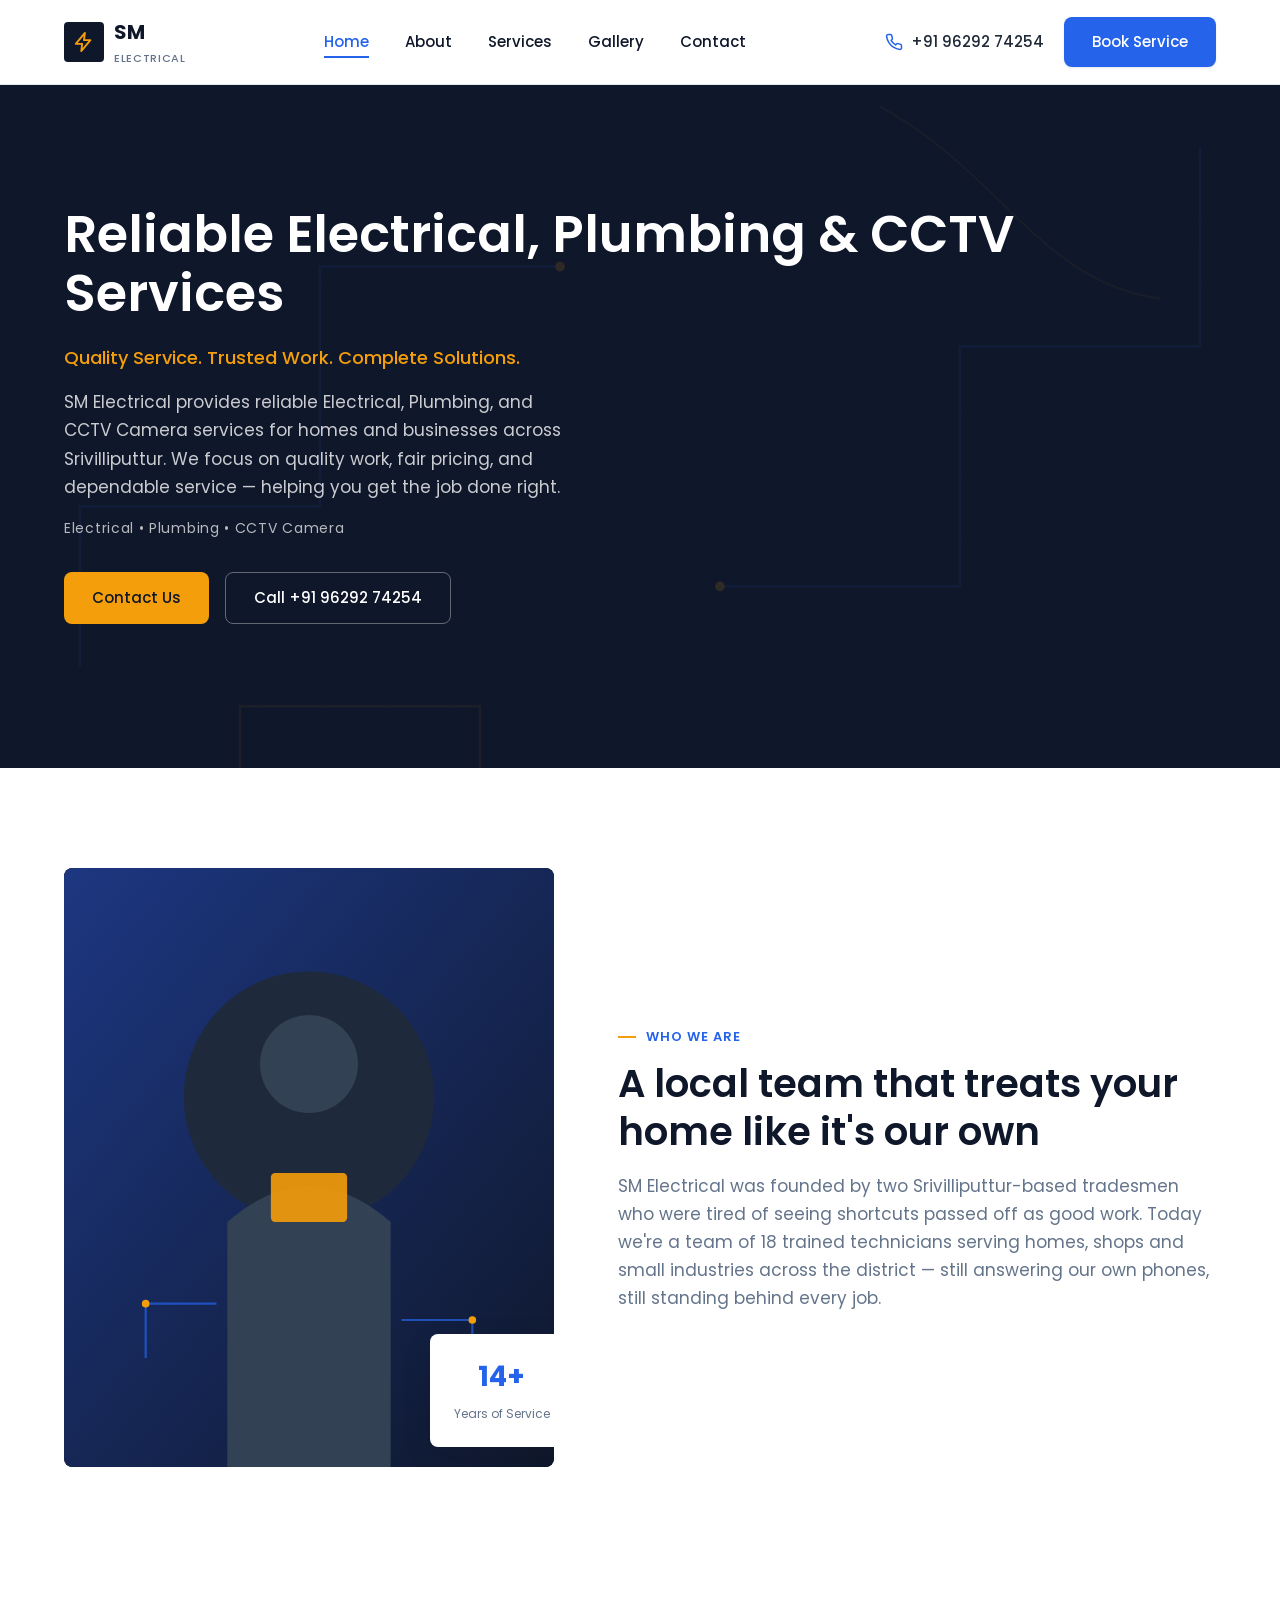
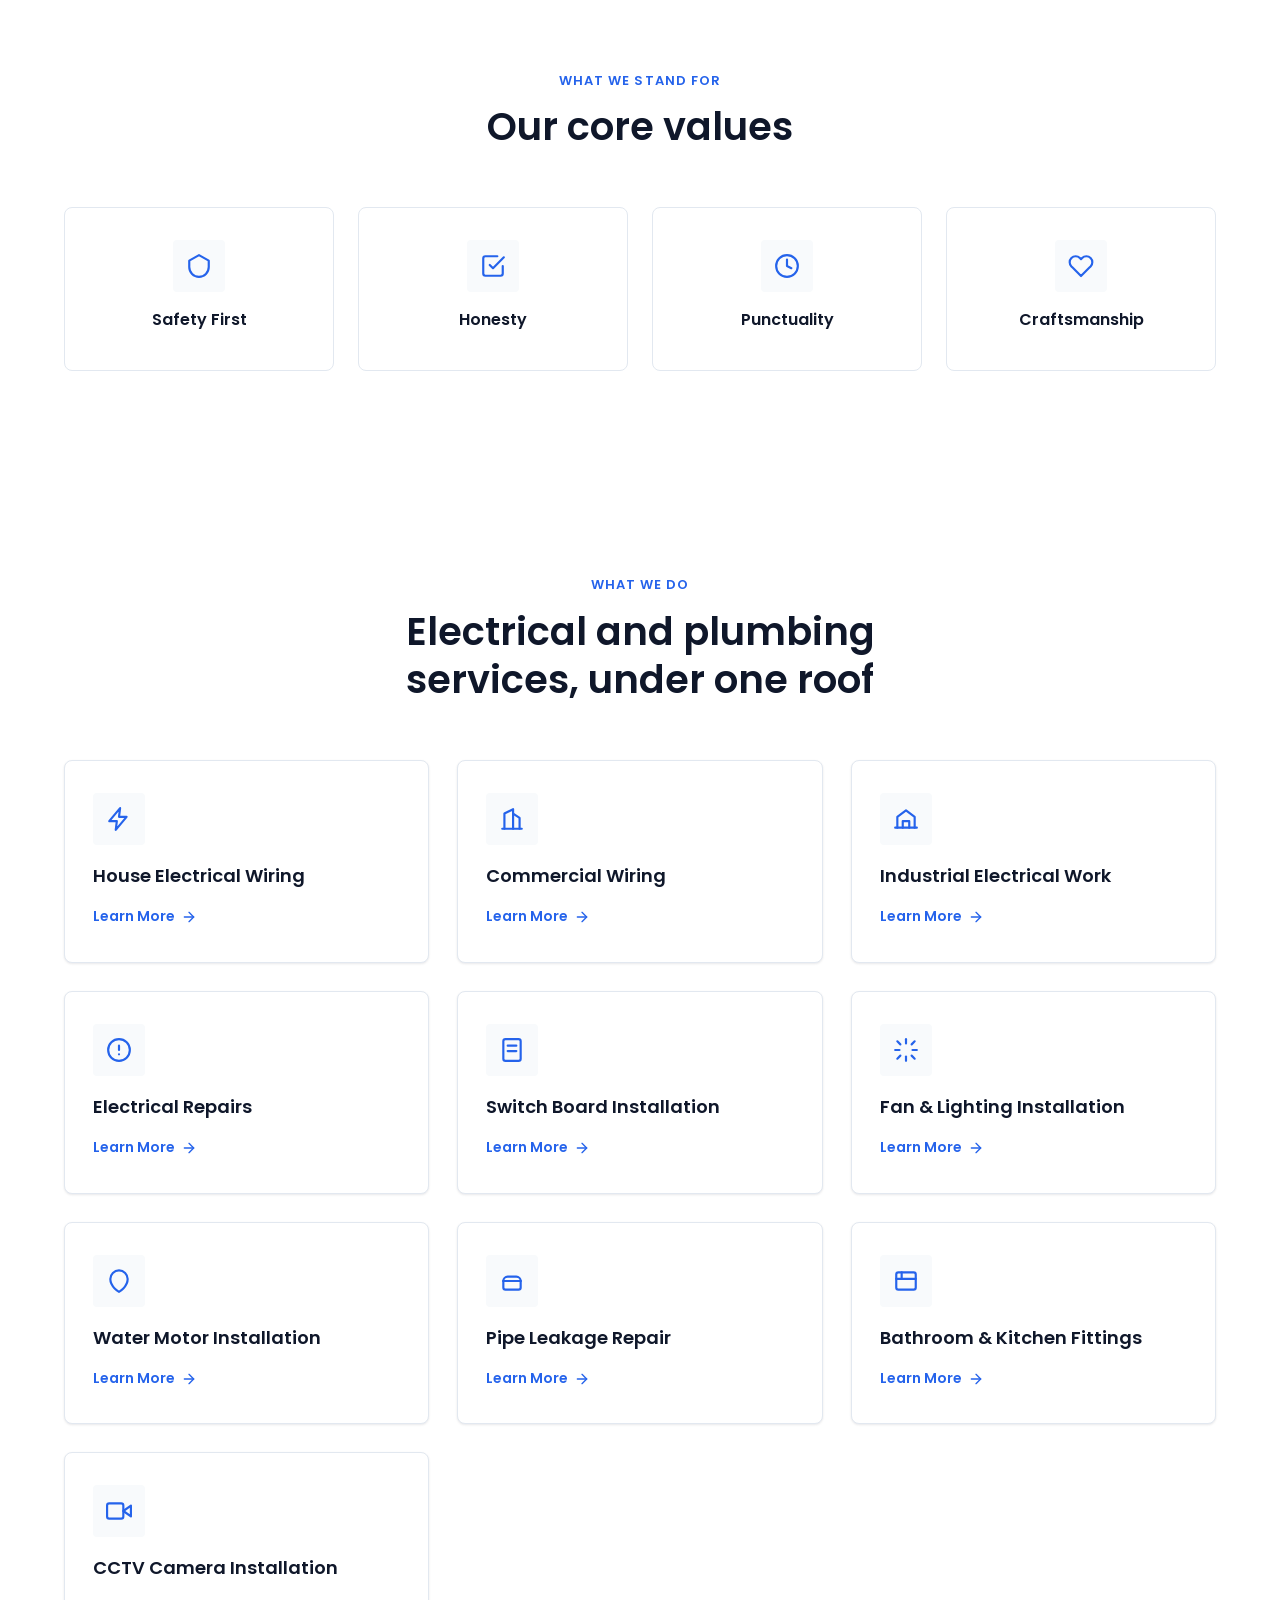
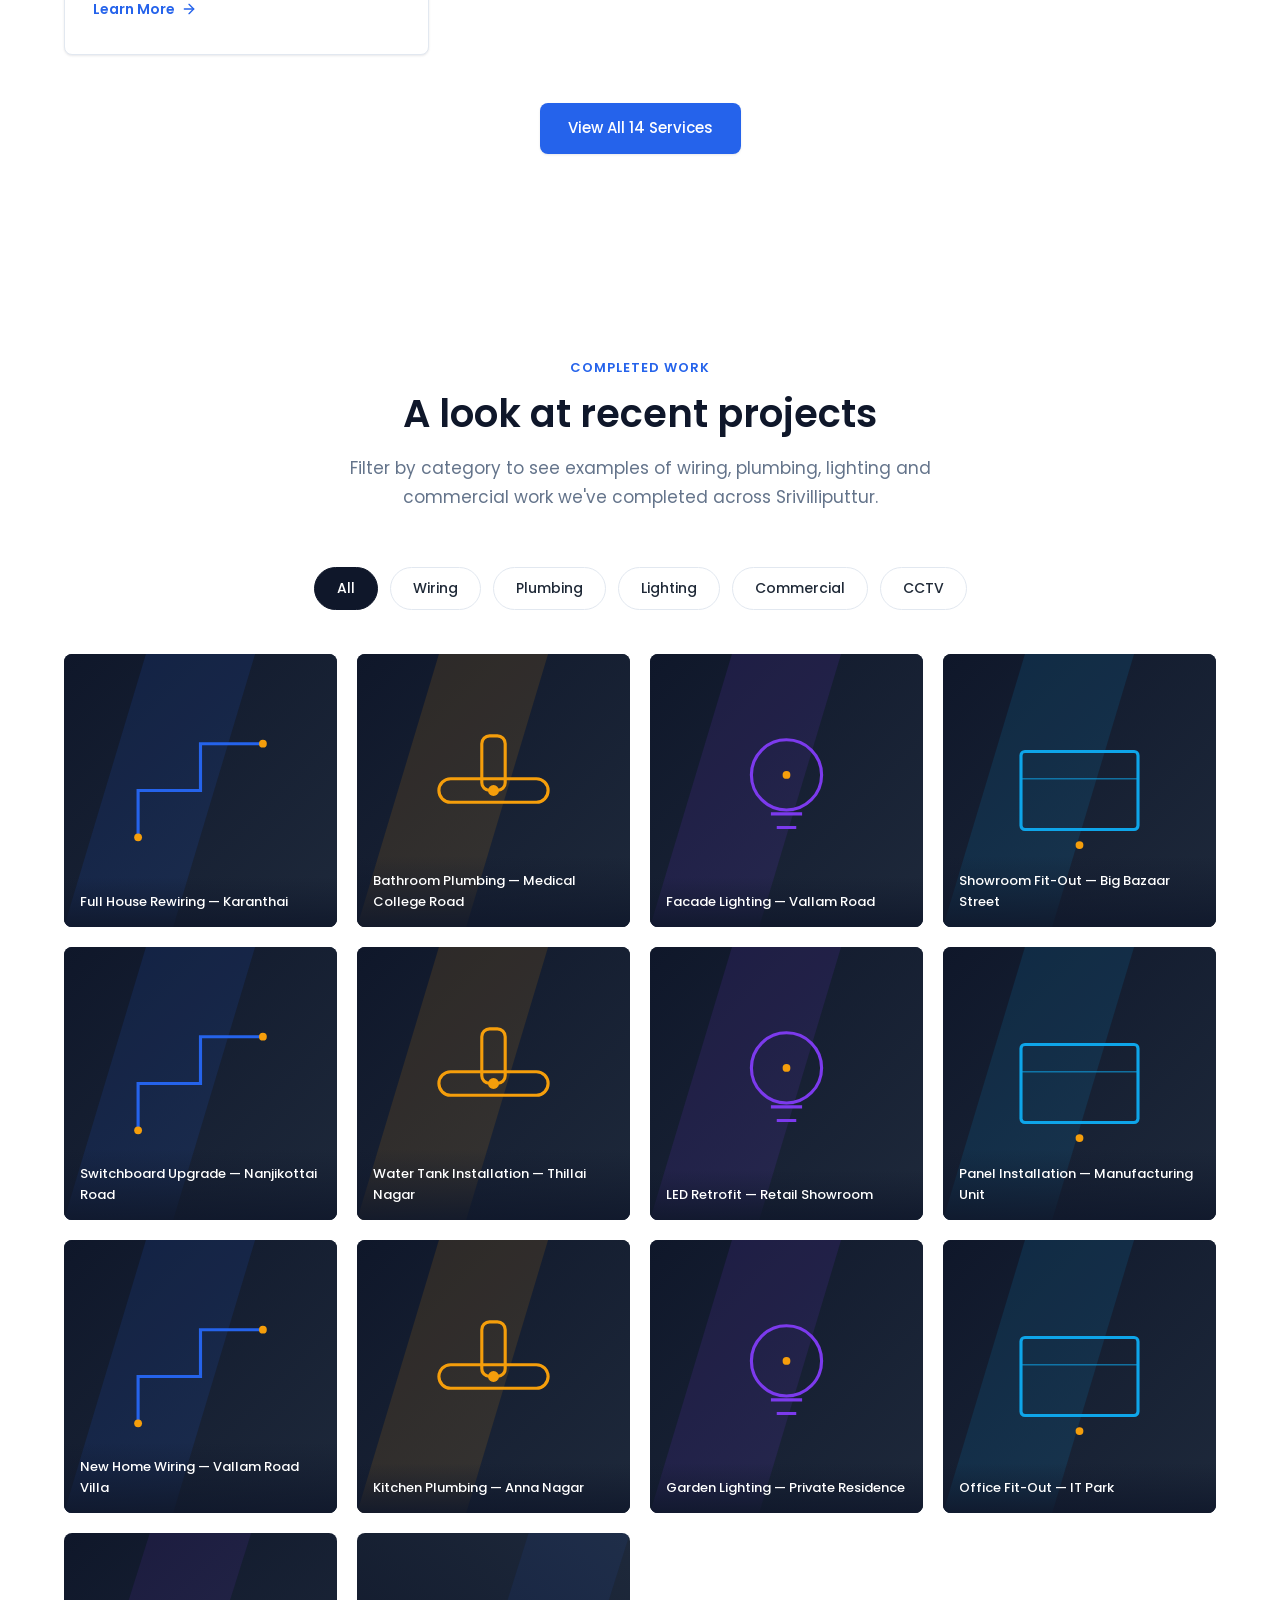
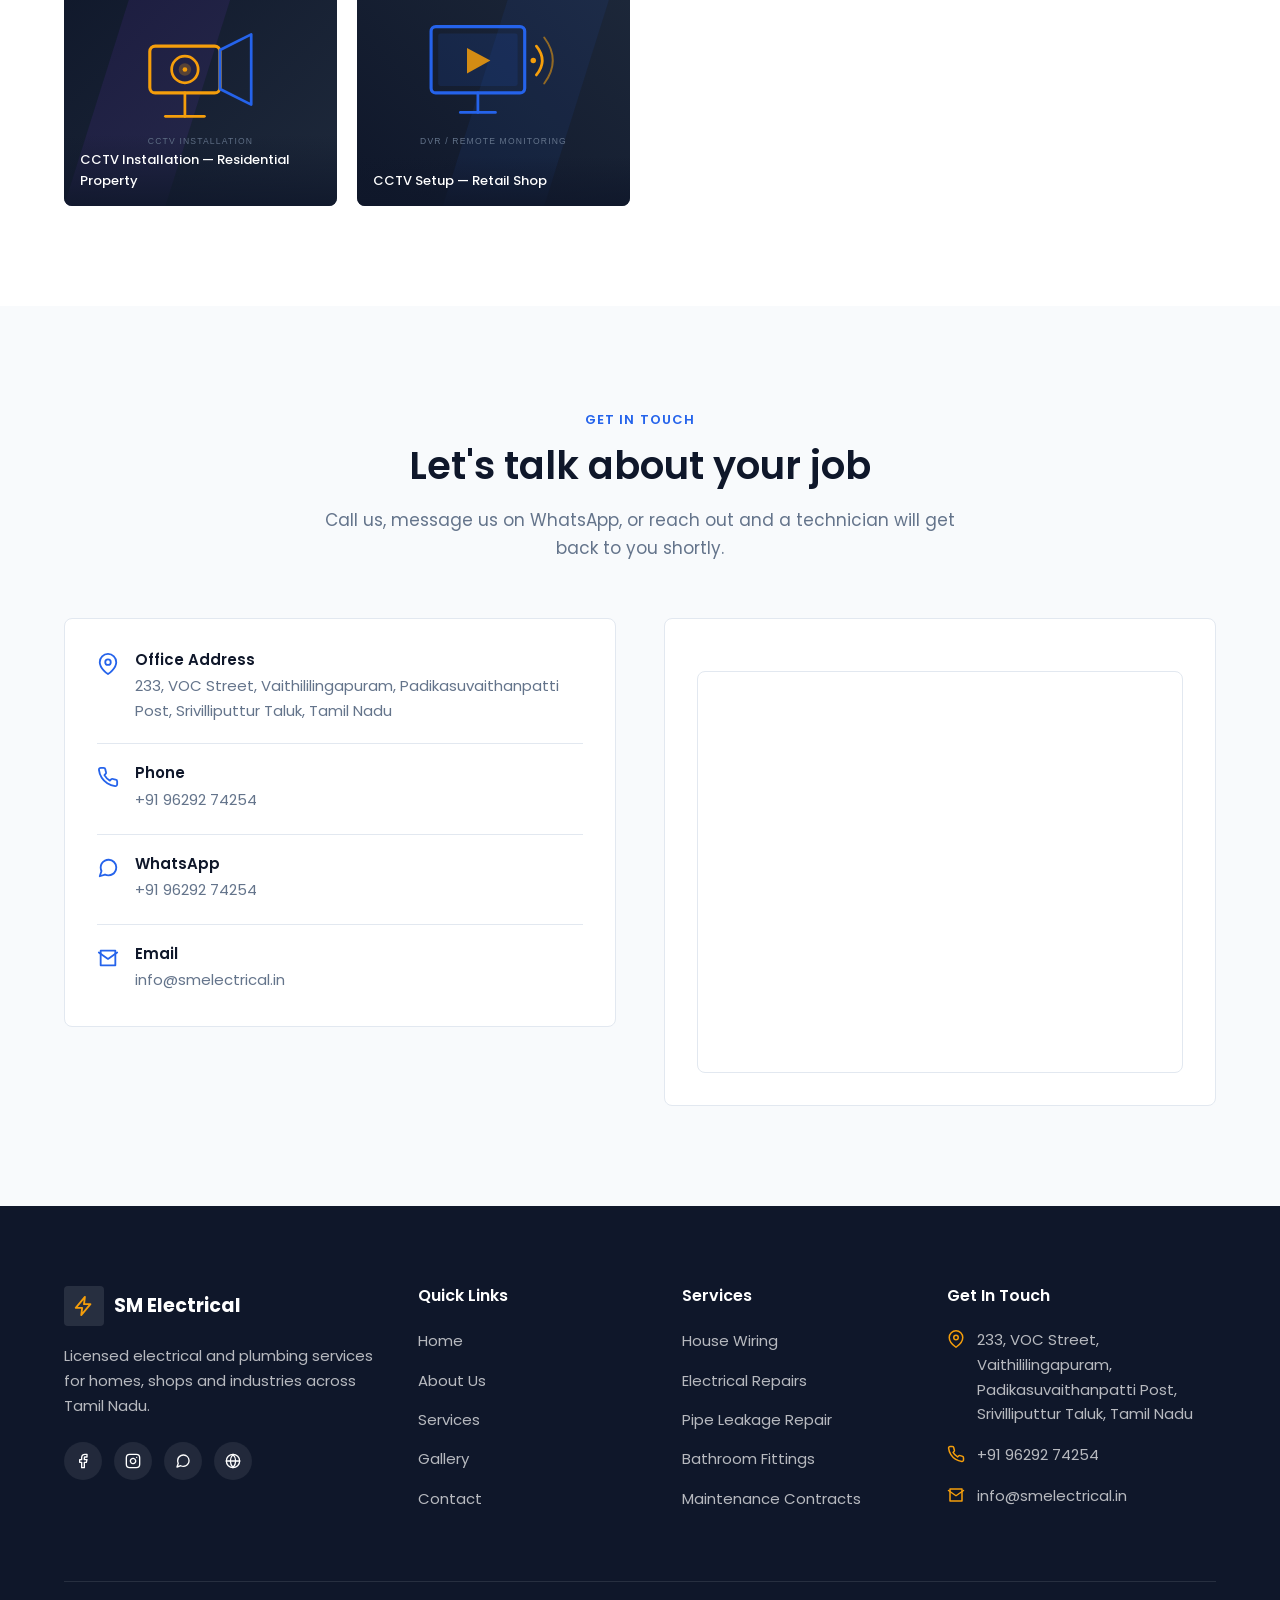
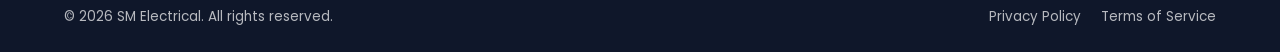
==== project/index.html @ 1d5938f4 "Initial commit" ====
<!DOCTYPE html>
<html lang="en">
<head>
  <meta charset="UTF-8">
  <meta name="viewport" content="width=device-width, initial-scale=1.0">
  <title>SM Electrical | Licensed Electricians &amp; Plumbers in Srivilliputtur</title>
  <meta name="description" content="SM Electrical provides trusted house wiring, commercial electrical, plumbing installation and emergency repair services across Srivilliputtur, Tamil Nadu. Licensed technicians, 24/7 emergency support, 14+ years of experience.">
  <meta name="keywords" content="electrician Srivilliputtur, plumber Srivilliputtur, house wiring, plumbing services, electrical repair, emergency electrician">
  <meta name="author" content="SM Electrical">

  <meta property="og:type" content="website">
  <meta property="og:title" content="SM Electrical | Srivilliputtur">
  <meta property="og:description" content="Licensed electrical and plumbing services for homes, shops and industries across Srivilliputtur. Same-day service and 24/7 emergency support.">
  <meta property="og:image" content="images/hero-electrician.svg">
  <meta property="og:url" content="https://www.smelectrical.in/">

  <link rel="icon" href="images/favicon.svg" type="image/svg+xml">
  <link rel="preconnect" href="https://fonts.googleapis.com">
  <link rel="preconnect" href="https://fonts.gstatic.com" crossorigin>
  <link href="https://fonts.googleapis.com/css2?family=Poppins:wght@400;500;600;700&display=swap" rel="stylesheet">
  <link rel="stylesheet" href="css/style.css">
  <link rel="stylesheet" href="css/responsive.css">
</head>
<body>

  <a href="#main-content" class="skip-link">Skip to main content</a>

  <!-- ================= HEADER ================= -->
  <header class="site-header">
    <div class="container header-inner">
      <a href="index.html" class="logo" aria-label="SM Electrical — Home">
        <span class="logo-mark">
          <svg viewBox="0 0 24 24" fill="none" stroke="#F59E0B" stroke-width="2" stroke-linecap="round" stroke-linejoin="round" aria-hidden="true"><path d="M13 2 3 14h7l-1 8 10-12h-7l1-8z"/></svg>
        </span>
        <span class="logo-text">SM<span class="logo-sub">Electrical</span></span>
      </a>

      <nav class="main-nav" aria-label="Primary navigation">
        <ul class="nav-list">
          <li><a href="#" class="nav-link" data-section="home">Home</a></li>
          <li><a href="#about" class="nav-link" data-section="about">About</a></li>
          <li><a href="services.html" class="nav-link">Services</a></li>
          <li><a href="#gallery" class="nav-link" data-section="gallery">Gallery</a></li>
          <li><a href="#contact" class="nav-link" data-section="contact">Contact</a></li>
        </ul>
      </nav>

      <div class="header-actions">
        <a href="tel:+919629274254" class="header-call">
          <svg viewBox="0 0 24 24" fill="none" stroke="currentColor" stroke-width="2" stroke-linecap="round" stroke-linejoin="round" aria-hidden="true"><path d="M22 16.92v3a2 2 0 0 1-2.18 2 19.79 19.79 0 0 1-8.63-3.07 19.5 19.5 0 0 1-6-6 19.79 19.79 0 0 1-3.07-8.67A2 2 0 0 1 4.11 2h3a2 2 0 0 1 2 1.72c.127.96.361 1.903.7 2.81a2 2 0 0 1-.45 2.11L8.09 9.91a16 16 0 0 0 6 6l1.27-1.27a2 2 0 0 1 2.11-.45c.907.339 1.85.573 2.81.7A2 2 0 0 1 22 16.92z"/></svg>
          <span>+91 96292 74254</span>
        </a>
        <a href="#contact" class="btn btn-primary">Book Service</a>
        <button type="button" class="nav-toggle" aria-label="Toggle navigation menu" aria-expanded="false" aria-controls="main-nav">
          <span class="nav-toggle-bar"></span>
          <span class="nav-toggle-bar"></span>
          <span class="nav-toggle-bar"></span>
        </button>
      </div>
    </div>
    <div class="nav-backdrop"></div>
  </header>

  <main id="main-content">

    <!-- ================= HERO ================= -->
    <section class="hero" id="home">
      <div class="container hero-inner">
        <div class="hero-content">
          <h1 class="hero-title">Reliable Electrical, Plumbing &amp; CCTV Services</h1>
          <p class="hero-subtitle">Quality Service. Trusted Work. Complete Solutions.</p>
          <p class="hero-desc">SM Electrical provides reliable Electrical, Plumbing, and CCTV Camera services for homes and businesses across Srivilliputtur. We focus on quality work, fair pricing, and dependable service — helping you get the job done right.</p>
          <p class="hero-tags">Electrical • Plumbing • CCTV Camera</p>
          <div class="hero-actions">
            <a href="#contact" class="btn btn-accent">Contact Us</a>
            <a href="tel:+919629274254" class="btn btn-outline-light">Call +91 96292 74254</a>
          </div>
        </div>
      </div>
    </section>

    <!-- ================= ABOUT ================= -->
    <section class="section" id="about">
      <div class="container">

        <!-- Company intro snapshot -->
        <div class="intro reveal">
          <div class="intro-media">
            <img src="images/about-technician.svg" alt="SM Electrical technician at a residential job site in Srivilliputtur" width="900" height="1100" loading="lazy">
            <div class="intro-badge">
              <strong>14+</strong>
              <span>Years of Service</span>
            </div>
          </div>
          <div class="intro-content">
            <span class="eyebrow">Who we are</span>
            <h2 class="section-title">A local team that treats your home like it's our own</h2>
            <p class="section-subtitle">SM Electrical was founded by two Srivilliputtur-based tradesmen who were tired of seeing shortcuts passed off as good work. Today we're a team of 18 trained technicians serving homes, shops and small industries across the district — still answering our own phones, still standing behind every job.</p>
          </div>
        </div>

      </div>
    </section>

    <!-- ================= CORE VALUES ================= -->
    <section class="section">
      <div class="container">
        <div class="section-header section-header--center reveal">
          <span class="eyebrow">What we stand for</span>
          <h2 class="section-title">Our core values</h2>
        </div>
        <div class="values-grid">
          <div class="value-card reveal">
            <div class="service-icon">
              <svg viewBox="0 0 24 24" fill="none" stroke="currentColor" stroke-width="2" stroke-linecap="round" stroke-linejoin="round" aria-hidden="true"><path d="M12 2 3 7v6c0 5 4 9 9 9s9-4 9-9V7l-9-5z"/></svg>
            </div>
            <h3>Safety First</h3>
          </div>
          <div class="value-card reveal">
            <div class="service-icon">
              <svg viewBox="0 0 24 24" fill="none" stroke="currentColor" stroke-width="2" stroke-linecap="round" stroke-linejoin="round" aria-hidden="true"><path d="M9 11l3 3L22 4"/><path d="M21 12v7a2 2 0 0 1-2 2H5a2 2 0 0 1-2-2V5a2 2 0 0 1 2-2h11"/></svg>
            </div>
            <h3>Honesty</h3>
          </div>
          <div class="value-card reveal">
            <div class="service-icon">
              <svg viewBox="0 0 24 24" fill="none" stroke="currentColor" stroke-width="2" stroke-linecap="round" stroke-linejoin="round" aria-hidden="true"><circle cx="12" cy="12" r="10"/><polyline points="12 6 12 12 16 14"/></svg>
            </div>
            <h3>Punctuality</h3>
          </div>
          <div class="value-card reveal">
            <div class="service-icon">
              <svg viewBox="0 0 24 24" fill="none" stroke="currentColor" stroke-width="2" stroke-linecap="round" stroke-linejoin="round" aria-hidden="true"><path d="M20.84 4.61a5.5 5.5 0 0 0-7.78 0L12 5.67l-1.06-1.06a5.5 5.5 0 0 0-7.78 7.78l1.06 1.06L12 21.23l7.78-7.78 1.06-1.06a5.5 5.5 0 0 0 0-7.78z"/></svg>
            </div>
            <h3>Craftsmanship</h3>
          </div>
        </div>
      </div>
    </section>

    <!-- ================= SERVICES OVERVIEW ================= -->
    <section class="section" id="services">
      <div class="container">
        <div class="section-header section-header--center reveal">
          <span class="eyebrow">What we do</span>
          <h2 class="section-title">Electrical and plumbing services, under one roof</h2>
        </div>

        <div class="services-grid">
          <article class="service-card reveal">
            <div class="service-icon">
              <svg viewBox="0 0 24 24" fill="none" stroke="currentColor" stroke-width="2" stroke-linecap="round" stroke-linejoin="round" aria-hidden="true"><path d="M13 2 3 14h7l-1 8 10-12h-7l1-8z"/></svg>
            </div>
            <h3>House Electrical Wiring</h3>
            <a href="services.html#wiring" class="service-link">Learn More
              <svg viewBox="0 0 24 24" fill="none" stroke="currentColor" stroke-width="2" stroke-linecap="round" stroke-linejoin="round" aria-hidden="true"><line x1="5" y1="12" x2="19" y2="12"/><polyline points="12 5 19 12 12 19"/></svg>
            </a>
          </article>
          <article class="service-card reveal">
            <div class="service-icon">
              <svg viewBox="0 0 24 24" fill="none" stroke="currentColor" stroke-width="2" stroke-linecap="round" stroke-linejoin="round" aria-hidden="true"><path d="M3 21h18"/><path d="M5 21V7l8-4v18"/><path d="M19 21V11l-6-4"/></svg>
            </div>
            <h3>Commercial Wiring</h3>
            <a href="services.html#commercial" class="service-link">Learn More
              <svg viewBox="0 0 24 24" fill="none" stroke="currentColor" stroke-width="2" stroke-linecap="round" stroke-linejoin="round" aria-hidden="true"><line x1="5" y1="12" x2="19" y2="12"/><polyline points="12 5 19 12 12 19"/></svg>
            </a>
          </article>
          <article class="service-card reveal">
            <div class="service-icon">
              <svg viewBox="0 0 24 24" fill="none" stroke="currentColor" stroke-width="2" stroke-linecap="round" stroke-linejoin="round" aria-hidden="true"><path d="M2 20h20"/><path d="M4 20V10l8-6 8 6v10"/><path d="M9 20v-6h6v6"/></svg>
            </div>
            <h3>Industrial Electrical Work</h3>
            <a href="services.html#industrial" class="service-link">Learn More
              <svg viewBox="0 0 24 24" fill="none" stroke="currentColor" stroke-width="2" stroke-linecap="round" stroke-linejoin="round" aria-hidden="true"><line x1="5" y1="12" x2="19" y2="12"/><polyline points="12 5 19 12 12 19"/></svg>
            </a>
          </article>
          <article class="service-card reveal">
            <div class="service-icon">
              <svg viewBox="0 0 24 24" fill="none" stroke="currentColor" stroke-width="2" stroke-linecap="round" stroke-linejoin="round" aria-hidden="true"><circle cx="12" cy="12" r="10"/><line x1="12" y1="8" x2="12" y2="12"/><line x1="12" y1="16" x2="12.01" y2="16"/></svg>
            </div>
            <h3>Electrical Repairs</h3>
            <a href="services.html#repairs" class="service-link">Learn More
              <svg viewBox="0 0 24 24" fill="none" stroke="currentColor" stroke-width="2" stroke-linecap="round" stroke-linejoin="round" aria-hidden="true"><line x1="5" y1="12" x2="19" y2="12"/><polyline points="12 5 19 12 12 19"/></svg>
            </a>
          </article>
          <article class="service-card reveal">
            <div class="service-icon">
              <svg viewBox="0 0 24 24" fill="none" stroke="currentColor" stroke-width="2" stroke-linecap="round" stroke-linejoin="round" aria-hidden="true"><rect x="4" y="2" width="16" height="20" rx="2"/><line x1="8" y1="8" x2="16" y2="8"/><line x1="8" y1="13" x2="16" y2="13"/></svg>
            </div>
            <h3>Switch Board Installation</h3>
            <a href="services.html#switchboard" class="service-link">Learn More
              <svg viewBox="0 0 24 24" fill="none" stroke="currentColor" stroke-width="2" stroke-linecap="round" stroke-linejoin="round" aria-hidden="true"><line x1="5" y1="12" x2="19" y2="12"/><polyline points="12 5 19 12 12 19"/></svg>
            </a>
          </article>
          <article class="service-card reveal">
            <div class="service-icon">
              <svg viewBox="0 0 24 24" fill="none" stroke="currentColor" stroke-width="2" stroke-linecap="round" stroke-linejoin="round" aria-hidden="true"><path d="M12 2v4"/><path d="m6.8 6.8-2.8-2.8"/><path d="M2 12h4"/><path d="m6.8 17.2-2.8 2.8"/><path d="M12 18v4"/><path d="m17.2 17.2 2.8 2.8"/><path d="M18 12h4"/><path d="m17.2 6.8 2.8-2.8"/></svg>
            </div>
            <h3>Fan &amp; Lighting Installation</h3>
            <a href="services.html#lighting" class="service-link">Learn More
              <svg viewBox="0 0 24 24" fill="none" stroke="currentColor" stroke-width="2" stroke-linecap="round" stroke-linejoin="round" aria-hidden="true"><line x1="5" y1="12" x2="19" y2="12"/><polyline points="12 5 19 12 12 19"/></svg>
            </a>
          </article>
          <article class="service-card reveal">
            <div class="service-icon">
              <svg viewBox="0 0 24 24" fill="none" stroke="currentColor" stroke-width="2" stroke-linecap="round" stroke-linejoin="round" aria-hidden="true"><path d="M12 22s8-4.5 8-11.8A8 8 0 0 0 4 10.2C4 17.5 12 22 12 22z"/></svg>
            </div>
            <h3>Water Motor Installation</h3>
            <a href="services.html#watermotor" class="service-link">Learn More
              <svg viewBox="0 0 24 24" fill="none" stroke="currentColor" stroke-width="2" stroke-linecap="round" stroke-linejoin="round" aria-hidden="true"><line x1="5" y1="12" x2="19" y2="12"/><polyline points="12 5 19 12 12 19"/></svg>
            </a>
          </article>
          <article class="service-card reveal">
            <div class="service-icon">
              <svg viewBox="0 0 24 24" fill="none" stroke="currentColor" stroke-width="2" stroke-linecap="round" stroke-linejoin="round" aria-hidden="true"><path d="M4 12h16"/><path d="M4 12a4 4 0 0 1 4-4h8a4 4 0 0 1 4 4"/><path d="M4 12v6a2 2 0 0 0 2 2h12a2 2 0 0 0 2-2v-6"/></svg>
            </div>
            <h3>Pipe Leakage Repair</h3>
            <a href="services.html#leakage" class="service-link">Learn More
              <svg viewBox="0 0 24 24" fill="none" stroke="currentColor" stroke-width="2" stroke-linecap="round" stroke-linejoin="round" aria-hidden="true"><line x1="5" y1="12" x2="19" y2="12"/><polyline points="12 5 19 12 12 19"/></svg>
            </a>
          </article>
          <article class="service-card reveal">
            <div class="service-icon">
              <svg viewBox="0 0 24 24" fill="none" stroke="currentColor" stroke-width="2" stroke-linecap="round" stroke-linejoin="round" aria-hidden="true"><rect x="3" y="4" width="18" height="16" rx="2"/><path d="M3 10h18"/><path d="M8 4v6"/></svg>
            </div>
            <h3>Bathroom &amp; Kitchen Fittings</h3>
            <a href="services.html#fittings" class="service-link">Learn More
              <svg viewBox="0 0 24 24" fill="none" stroke="currentColor" stroke-width="2" stroke-linecap="round" stroke-linejoin="round" aria-hidden="true"><line x1="5" y1="12" x2="19" y2="12"/><polyline points="12 5 19 12 12 19"/></svg>
            </a>
          </article>
          <article class="service-card reveal">
            <div class="service-icon">
              <svg viewBox="0 0 24 24" fill="none" stroke="currentColor" stroke-width="2" stroke-linecap="round" stroke-linejoin="round" aria-hidden="true"><path d="M23 7l-7 5 7 5V7z"/><rect x="1" y="5" width="15" height="14" rx="2" ry="2"/></svg>
            </div>
            <h3>CCTV Camera Installation</h3>
            <a href="services.html#cctv-installation" class="service-link">Learn More
              <svg viewBox="0 0 24 24" fill="none" stroke="currentColor" stroke-width="2" stroke-linecap="round" stroke-linejoin="round" aria-hidden="true"><line x1="5" y1="12" x2="19" y2="12"/><polyline points="12 5 19 12 12 19"/></svg>
            </a>
          </article>
        </div>

        <div class="services-footer reveal">
          <a href="services.html" class="btn btn-primary">View All 14 Services</a>
        </div>
      </div>
    </section>

    <!-- ================= GALLERY ================= -->
    <section class="section" id="gallery">
      <div class="container">
        <div class="section-header section-header--center reveal">
          <span class="eyebrow">Completed work</span>
          <h2 class="section-title">A look at recent projects</h2>
          <p class="section-subtitle">Filter by category to see examples of wiring, plumbing, lighting and commercial work we've completed across Srivilliputtur.</p>
        </div>

        <div class="gallery-filters reveal" role="group" aria-label="Filter gallery by category">
          <button type="button" class="category-btn is-active" data-filter="all" aria-pressed="true">All</button>
          <button type="button" class="category-btn" data-filter="wiring" aria-pressed="false">Wiring</button>
          <button type="button" class="category-btn" data-filter="plumbing" aria-pressed="false">Plumbing</button>
          <button type="button" class="category-btn" data-filter="lighting" aria-pressed="false">Lighting</button>
          <button type="button" class="category-btn" data-filter="commercial" aria-pressed="false">Commercial</button>
          <button type="button" class="category-btn" data-filter="cctv" aria-pressed="false">CCTV</button>
        </div>

        <div class="gallery-grid reveal">
          <div class="gallery-item" data-category="wiring" data-caption="Full house rewiring — Karanthai">
            <img src="images/project-1.svg" alt="Full house rewiring project in Karanthai" width="700" height="700" loading="lazy">
            <div class="gallery-overlay"><svg viewBox="0 0 24 24" fill="none" stroke="currentColor" stroke-width="2" stroke-linecap="round" stroke-linejoin="round" aria-hidden="true"><circle cx="11" cy="11" r="8"/><line x1="21" y1="21" x2="16.65" y2="16.65"/><line x1="11" y1="8" x2="11" y2="14"/><line x1="8" y1="11" x2="14" y2="11"/></svg></div>
            <div class="gallery-caption">Full House Rewiring — Karanthai</div>
          </div>
          <div class="gallery-item" data-category="plumbing" data-caption="Bathroom plumbing renovation — Medical College Road">
            <img src="images/project-2.svg" alt="Bathroom plumbing renovation, Medical College Road" width="700" height="700" loading="lazy">
            <div class="gallery-overlay"><svg viewBox="0 0 24 24" fill="none" stroke="currentColor" stroke-width="2" stroke-linecap="round" stroke-linejoin="round" aria-hidden="true"><circle cx="11" cy="11" r="8"/><line x1="21" y1="21" x2="16.65" y2="16.65"/><line x1="11" y1="8" x2="11" y2="14"/><line x1="8" y1="11" x2="14" y2="11"/></svg></div>
            <div class="gallery-caption">Bathroom Plumbing — Medical College Road</div>
          </div>
          <div class="gallery-item" data-category="lighting" data-caption="Facade lighting installation — Vallam Road residence">
            <img src="images/project-3.svg" alt="Facade lighting installation at a residence on Vallam Road" width="700" height="700" loading="lazy">
            <div class="gallery-overlay"><svg viewBox="0 0 24 24" fill="none" stroke="currentColor" stroke-width="2" stroke-linecap="round" stroke-linejoin="round" aria-hidden="true"><circle cx="11" cy="11" r="8"/><line x1="21" y1="21" x2="16.65" y2="16.65"/><line x1="11" y1="8" x2="11" y2="14"/><line x1="8" y1="11" x2="14" y2="11"/></svg></div>
            <div class="gallery-caption">Facade Lighting — Vallam Road</div>
          </div>
          <div class="gallery-item" data-category="commercial" data-caption="Showroom electrical fit-out — Big Bazaar Street">
            <img src="images/project-4.svg" alt="Commercial showroom electrical fit-out on Big Bazaar Street" width="700" height="700" loading="lazy">
            <div class="gallery-overlay"><svg viewBox="0 0 24 24" fill="none" stroke="currentColor" stroke-width="2" stroke-linecap="round" stroke-linejoin="round" aria-hidden="true"><circle cx="11" cy="11" r="8"/><line x1="21" y1="21" x2="16.65" y2="16.65"/><line x1="11" y1="8" x2="11" y2="14"/><line x1="8" y1="11" x2="14" y2="11"/></svg></div>
            <div class="gallery-caption">Showroom Fit-Out — Big Bazaar Street</div>
          </div>
          <div class="gallery-item" data-category="wiring" data-caption="Switchboard upgrade — apartment complex, Nanjikottai Road">
            <img src="images/project-5.svg" alt="Switchboard upgrade for an apartment complex on Nanjikottai Road" width="700" height="700" loading="lazy">
            <div class="gallery-overlay"><svg viewBox="0 0 24 24" fill="none" stroke="currentColor" stroke-width="2" stroke-linecap="round" stroke-linejoin="round" aria-hidden="true"><circle cx="11" cy="11" r="8"/><line x1="21" y1="21" x2="16.65" y2="16.65"/><line x1="11" y1="8" x2="11" y2="14"/><line x1="8" y1="11" x2="14" y2="11"/></svg></div>
            <div class="gallery-caption">Switchboard Upgrade — Nanjikottai Road</div>
          </div>
          <div class="gallery-item" data-category="plumbing" data-caption="Overhead water tank installation — Thillai Nagar">
            <img src="images/project-6.svg" alt="Overhead water tank installation in Thillai Nagar" width="700" height="700" loading="lazy">
            <div class="gallery-overlay"><svg viewBox="0 0 24 24" fill="none" stroke="currentColor" stroke-width="2" stroke-linecap="round" stroke-linejoin="round" aria-hidden="true"><circle cx="11" cy="11" r="8"/><line x1="21" y1="21" x2="16.65" y2="16.65"/><line x1="11" y1="8" x2="11" y2="14"/><line x1="8" y1="11" x2="14" y2="11"/></svg></div>
            <div class="gallery-caption">Water Tank Installation — Thillai Nagar</div>
          </div>
          <div class="gallery-item" data-category="lighting" data-caption="LED retrofit for a retail showroom">
            <img src="images/project-7.svg" alt="LED lighting retrofit for a retail showroom in Srivilliputtur" width="700" height="700" loading="lazy">
            <div class="gallery-overlay"><svg viewBox="0 0 24 24" fill="none" stroke="currentColor" stroke-width="2" stroke-linecap="round" stroke-linejoin="round" aria-hidden="true"><circle cx="11" cy="11" r="8"/><line x1="21" y1="21" x2="16.65" y2="16.65"/><line x1="11" y1="8" x2="11" y2="14"/><line x1="8" y1="11" x2="14" y2="11"/></svg></div>
            <div class="gallery-caption">LED Retrofit — Retail Showroom</div>
          </div>
          <div class="gallery-item" data-category="commercial" data-caption="Three-phase panel installation, small manufacturing unit">
            <img src="images/project-8.svg" alt="Three-phase electrical panel installation at a manufacturing unit" width="700" height="700" loading="lazy">
            <div class="gallery-overlay"><svg viewBox="0 0 24 24" fill="none" stroke="currentColor" stroke-width="2" stroke-linecap="round" stroke-linejoin="round" aria-hidden="true"><circle cx="11" cy="11" r="8"/><line x1="21" y1="21" x2="16.65" y2="16.65"/><line x1="11" y1="8" x2="11" y2="14"/><line x1="8" y1="11" x2="14" y2="11"/></svg></div>
            <div class="gallery-caption">Panel Installation — Manufacturing Unit</div>
          </div>
          <div class="gallery-item" data-category="wiring" data-caption="New home wiring, Vallam Road villa">
            <img src="images/project-9.svg" alt="New home electrical wiring for a villa on Vallam Road" width="700" height="700" loading="lazy">
            <div class="gallery-overlay"><svg viewBox="0 0 24 24" fill="none" stroke="currentColor" stroke-width="2" stroke-linecap="round" stroke-linejoin="round" aria-hidden="true"><circle cx="11" cy="11" r="8"/><line x1="21" y1="21" x2="16.65" y2="16.65"/><line x1="11" y1="8" x2="11" y2="14"/><line x1="8" y1="11" x2="14" y2="11"/></svg></div>
            <div class="gallery-caption">New Home Wiring — Vallam Road Villa</div>
          </div>
          <div class="gallery-item" data-category="plumbing" data-caption="Kitchen plumbing remodel, Anna Nagar">
            <img src="images/project-10.svg" alt="Kitchen plumbing remodel in Anna Nagar" width="700" height="700" loading="lazy">
            <div class="gallery-overlay"><svg viewBox="0 0 24 24" fill="none" stroke="currentColor" stroke-width="2" stroke-linecap="round" stroke-linejoin="round" aria-hidden="true"><circle cx="11" cy="11" r="8"/><line x1="21" y1="21" x2="16.65" y2="16.65"/><line x1="11" y1="8" x2="11" y2="14"/><line x1="8" y1="11" x2="14" y2="11"/></svg></div>
            <div class="gallery-caption">Kitchen Plumbing — Anna Nagar</div>
          </div>
          <div class="gallery-item" data-category="lighting" data-caption="Garden and pathway lighting, private residence">
            <img src="images/project-11.svg" alt="Garden and pathway lighting installation at a private residence" width="700" height="700" loading="lazy">
            <div class="gallery-overlay"><svg viewBox="0 0 24 24" fill="none" stroke="currentColor" stroke-width="2" stroke-linecap="round" stroke-linejoin="round" aria-hidden="true"><circle cx="11" cy="11" r="8"/><line x1="21" y1="21" x2="16.65" y2="16.65"/><line x1="11" y1="8" x2="11" y2="14"/><line x1="8" y1="11" x2="14" y2="11"/></svg></div>
            <div class="gallery-caption">Garden Lighting — Private Residence</div>
          </div>
          <div class="gallery-item" data-category="commercial" data-caption="Office fit-out wiring, IT park Srivilliputtur">
            <img src="images/project-12.svg" alt="Office electrical fit-out at an IT park in Srivilliputtur" width="700" height="700" loading="lazy">
            <div class="gallery-overlay"><svg viewBox="0 0 24 24" fill="none" stroke="currentColor" stroke-width="2" stroke-linecap="round" stroke-linejoin="round" aria-hidden="true"><circle cx="11" cy="11" r="8"/><line x1="21" y1="21" x2="16.65" y2="16.65"/><line x1="11" y1="8" x2="11" y2="14"/><line x1="8" y1="11" x2="14" y2="11"/></svg></div>
            <div class="gallery-caption">Office Fit-Out — IT Park</div>
          </div>
          <div class="gallery-item" data-category="cctv" data-caption="CCTV camera installation — residential property">
            <img src="images/project-cctv-1.svg" alt="CCTV camera installation at a residential property" width="700" height="700" loading="lazy">
            <div class="gallery-overlay"><svg viewBox="0 0 24 24" fill="none" stroke="currentColor" stroke-width="2" stroke-linecap="round" stroke-linejoin="round" aria-hidden="true"><circle cx="11" cy="11" r="8"/><line x1="21" y1="21" x2="16.65" y2="16.65"/><line x1="11" y1="8" x2="11" y2="14"/><line x1="8" y1="11" x2="14" y2="11"/></svg></div>
            <div class="gallery-caption">CCTV Installation — Residential Property</div>
          </div>
          <div class="gallery-item" data-category="cctv" data-caption="CCTV security setup for a retail shop">
            <img src="images/project-cctv-2.svg" alt="CCTV security camera setup for a retail shop" width="700" height="700" loading="lazy">
            <div class="gallery-overlay"><svg viewBox="0 0 24 24" fill="none" stroke="currentColor" stroke-width="2" stroke-linecap="round" stroke-linejoin="round" aria-hidden="true"><circle cx="11" cy="11" r="8"/><line x1="21" y1="21" x2="16.65" y2="16.65"/><line x1="11" y1="8" x2="11" y2="14"/><line x1="8" y1="11" x2="14" y2="11"/></svg></div>
            <div class="gallery-caption">CCTV Setup — Retail Shop</div>
          </div>
        </div>
      </div>
    </section>

    <!-- ================= CONTACT ================= -->
    <section class="section section--alt" id="contact">
      <div class="container">
        <div class="section-header section-header--center reveal">
          <span class="eyebrow">Get in touch</span>
          <h2 class="section-title">Let's talk about your job</h2>
          <p class="section-subtitle">Call us, message us on WhatsApp, or reach out and a technician will get back to you shortly.</p>
        </div>

        <div class="contact-grid">
          <div class="contact-info-col reveal">
            <div class="contact-info-card">
              <div class="contact-info-row">
                <svg viewBox="0 0 24 24" fill="none" stroke="currentColor" stroke-width="2" stroke-linecap="round" stroke-linejoin="round" aria-hidden="true"><path d="M21 10c0 7-9 13-9 13s-9-6-9-13a9 9 0 0 1 18 0z"/><circle cx="12" cy="10" r="3"/></svg>
                <div>
                  <h4>Office Address</h4>
                  <p>233, VOC Street, Vaithililingapuram, Padikasuvaithanpatti Post, Srivilliputtur Taluk, Tamil Nadu</p>
                </div>
              </div>
              <div class="contact-info-row">
                <svg viewBox="0 0 24 24" fill="none" stroke="currentColor" stroke-width="2" stroke-linecap="round" stroke-linejoin="round" aria-hidden="true"><path d="M22 16.92v3a2 2 0 0 1-2.18 2 19.79 19.79 0 0 1-8.63-3.07 19.5 19.5 0 0 1-6-6 19.79 19.79 0 0 1-3.07-8.67A2 2 0 0 1 4.11 2h3a2 2 0 0 1 2 1.72c.127.96.361 1.903.7 2.81a2 2 0 0 1-.45 2.11L8.09 9.91a16 16 0 0 0 6 6l1.27-1.27a2 2 0 0 1 2.11-.45c.907.339 1.85.573 2.81.7A2 2 0 0 1 22 16.92z"/></svg>
                <div>
                  <h4>Phone</h4>
                  <a href="tel:+919629274254">+91 96292 74254</a>
                </div>
              </div>
              <div class="contact-info-row">
                <svg viewBox="0 0 24 24" fill="none" stroke="currentColor" stroke-width="2" stroke-linecap="round" stroke-linejoin="round" aria-hidden="true"><path d="M21 11.5a8.38 8.38 0 0 1-.9 3.8 8.5 8.5 0 0 1-7.6 4.7 8.38 8.38 0 0 1-3.8-.9L3 21l1.9-5.7a8.38 8.38 0 0 1-.9-3.8 8.5 8.5 0 0 1 4.7-7.6 8.38 8.38 0 0 1 3.8-.9h.5a8.48 8.48 0 0 1 8 8v.5z"/></svg>
                <div>
                  <h4>WhatsApp</h4>
                  <a href="https://wa.me/919629274254" target="_blank" rel="noopener">+91 96292 74254</a>
                </div>
              </div>
              <div class="contact-info-row">
                <svg viewBox="0 0 24 24" fill="none" stroke="currentColor" stroke-width="2" stroke-linecap="round" stroke-linejoin="round" aria-hidden="true"><path d="M4 4h16v16H4z"/><path d="m22 6-10 7L2 6"/></svg>
                <div>
                  <h4>Email</h4>
                  <a href="mailto:info@smelectrical.in">info@smelectrical.in</a>
                </div>
              </div>
            </div>
          </div>
          <div class="contact-map-col reveal">
            <div class="contact-info-card">
              <div class="map-wrap">
                <iframe
                  src="https://www.google.com/maps?q=Srivilliputtur,Tamil%20Nadu&output=embed"
                  title="Map showing SM Electrical office location in Srivilliputtur"
                  loading="lazy"
                  referrerpolicy="no-referrer-when-downgrade"
                  aria-label="Google Map of our office location in Srivilliputtur">
                </iframe>
              </div>
            </div>
          </div>
        </div>
      </div>
    </section>

  </main>

  <!-- Lightbox -->
  <div class="lightbox" aria-hidden="true" role="dialog" aria-modal="true" aria-label="Image preview">
    <div class="lightbox-content">
      <button type="button" class="lightbox-close" aria-label="Close image preview">
        <svg viewBox="0 0 24 24" fill="none" stroke="currentColor" stroke-width="2" stroke-linecap="round" stroke-linejoin="round" aria-hidden="true"><line x1="18" y1="6" x2="6" y2="18"/><line x1="6" y1="6" x2="18" y2="18"/></svg>
      </button>
      <button type="button" class="lightbox-prev" aria-label="Previous image">
        <svg viewBox="0 0 24 24" fill="none" stroke="currentColor" stroke-width="2" stroke-linecap="round" stroke-linejoin="round" aria-hidden="true"><polyline points="15 18 9 12 15 6"/></svg>
      </button>
      <img src="" alt="">
      <button type="button" class="lightbox-next" aria-label="Next image">
        <svg viewBox="0 0 24 24" fill="none" stroke="currentColor" stroke-width="2" stroke-linecap="round" stroke-linejoin="round" aria-hidden="true"><polyline points="9 18 15 12 9 6"/></svg>
      </button>
      <p class="lightbox-caption"></p>
    </div>
  </div>

  <!-- ================= FOOTER ================= -->
  <footer class="site-footer">
    <div class="container">
      <div class="footer-grid">
        <div class="footer-about">
          <a href="index.html" class="footer-logo">
            <span class="logo-mark">
              <svg viewBox="0 0 24 24" fill="none" stroke="#F59E0B" stroke-width="2" stroke-linecap="round" stroke-linejoin="round" aria-hidden="true"><path d="M13 2 3 14h7l-1 8 10-12h-7l1-8z"/></svg>
            </span>
            SM Electrical
          </a>
          <p>Licensed electrical and plumbing services for homes, shops and industries across Tamil Nadu.</p>
          <div class="footer-social">
            <a href="#" aria-label="Follow us on Facebook"><svg viewBox="0 0 24 24" fill="none" stroke="currentColor" stroke-width="2" stroke-linecap="round" stroke-linejoin="round" aria-hidden="true"><path d="M18 2h-3a5 5 0 0 0-5 5v3H7v4h3v8h4v-8h3l1-4h-4V7a1 1 0 0 1 1-1h3z"/></svg></a>
            <a href="https://www.instagram.com/sm_electrical_1997" target="_blank" rel="noopener" aria-label="Follow us on Instagram"><svg viewBox="0 0 24 24" fill="none" stroke="currentColor" stroke-width="2" stroke-linecap="round" stroke-linejoin="round" aria-hidden="true"><rect x="2" y="2" width="20" height="20" rx="5"/><path d="M16 11.37A4 4 0 1 1 12.63 8 4 4 0 0 1 16 11.37z"/><line x1="17.5" y1="6.5" x2="17.51" y2="6.5"/></svg></a>
            <a href="https://wa.me/919629274254" target="_blank" rel="noopener" aria-label="Message us on WhatsApp"><svg viewBox="0 0 24 24" fill="none" stroke="currentColor" stroke-width="2" stroke-linecap="round" stroke-linejoin="round" aria-hidden="true"><path d="M21 11.5a8.38 8.38 0 0 1-.9 3.8 8.5 8.5 0 0 1-7.6 4.7 8.38 8.38 0 0 1-3.8-.9L3 21l1.9-5.7a8.38 8.38 0 0 1-.9-3.8 8.5 8.5 0 0 1 4.7-7.6 8.38 8.38 0 0 1 3.8-.9h.5a8.48 8.48 0 0 1 8 8v.5z"/></svg></a>
            <a href="#" aria-label="Find us on Google"><svg viewBox="0 0 24 24" fill="none" stroke="currentColor" stroke-width="2" stroke-linecap="round" stroke-linejoin="round" aria-hidden="true"><circle cx="12" cy="12" r="10"/><line x1="2" y1="12" x2="22" y2="12"/><path d="M12 2a15.3 15.3 0 0 1 4 10 15.3 15.3 0 0 1-4 10 15.3 15.3 0 0 1-4-10 15.3 15.3 0 0 1 4-10z"/></svg></a>
          </div>
        </div>

        <div class="footer-nav">
          <h3 class="footer-heading">Quick Links</h3>
          <ul class="footer-links">
            <li><a href="#">Home</a></li>
            <li><a href="#about">About Us</a></li>
            <li><a href="services.html">Services</a></li>
            <li><a href="#gallery">Gallery</a></li>
            <li><a href="#contact">Contact</a></li>
          </ul>
        </div>

        <div class="footer-services">
          <h3 class="footer-heading">Services</h3>
          <ul class="footer-links">
            <li><a href="services.html#wiring">House Wiring</a></li>
            <li><a href="services.html#repairs">Electrical Repairs</a></li>
            <li><a href="services.html#leakage">Pipe Leakage Repair</a></li>
            <li><a href="services.html#fittings">Bathroom Fittings</a></li>
            <li><a href="services.html#maintenance">Maintenance Contracts</a></li>
          </ul>
        </div>

        <div class="footer-contact">
          <h3 class="footer-heading">Get In Touch</h3>
          <div class="footer-contact-item">
            <svg viewBox="0 0 24 24" fill="none" stroke="currentColor" stroke-width="2" stroke-linecap="round" stroke-linejoin="round" aria-hidden="true"><path d="M21 10c0 7-9 13-9 13s-9-6-9-13a9 9 0 0 1 18 0z"/><circle cx="12" cy="10" r="3"/></svg>
            <span>233, VOC Street, Vaithililingapuram, Padikasuvaithanpatti Post, Srivilliputtur Taluk, Tamil Nadu</span>
          </div>
          <div class="footer-contact-item">
            <svg viewBox="0 0 24 24" fill="none" stroke="currentColor" stroke-width="2" stroke-linecap="round" stroke-linejoin="round" aria-hidden="true"><path d="M22 16.92v3a2 2 0 0 1-2.18 2 19.79 19.79 0 0 1-8.63-3.07 19.5 19.5 0 0 1-6-6 19.79 19.79 0 0 1-3.07-8.67A2 2 0 0 1 4.11 2h3a2 2 0 0 1 2 1.72c.127.96.361 1.903.7 2.81a2 2 0 0 1-.45 2.11L8.09 9.91a16 16 0 0 0 6 6l1.27-1.27a2 2 0 0 1 2.11-.45c.907.339 1.85.573 2.81.7A2 2 0 0 1 22 16.92z"/></svg>
            <span>+91 96292 74254</span>
          </div>
          <div class="footer-contact-item">
            <svg viewBox="0 0 24 24" fill="none" stroke="currentColor" stroke-width="2" stroke-linecap="round" stroke-linejoin="round" aria-hidden="true"><path d="M4 4h16v16H4z"/><path d="m22 6-10 7L2 6"/></svg>
            <span>info@smelectrical.in</span>
          </div>
        </div>
      </div>

      <div class="footer-bottom">
        <p>&copy; <span id="current-year">2026</span> SM Electrical. All rights reserved.</p>
        <div class="footer-bottom-links">
          <a href="#">Privacy Policy</a>
          <a href="#">Terms of Service</a>
        </div>
      </div>
    </div>
  </footer>

  <button type="button" class="scroll-top" aria-label="Scroll back to top">
    <svg viewBox="0 0 24 24" fill="none" stroke="currentColor" stroke-width="2" stroke-linecap="round" stroke-linejoin="round" aria-hidden="true"><line x1="12" y1="19" x2="12" y2="5"/><polyline points="5 12 12 5 19 12"/></svg>
  </button>

  <script src="js/main.js"></script>
  <script src="js/gallery.js"></script>
</body>
</html>
---- project/css/style.css ----
/* ==========================================================================
   SM Electrical
   Main Stylesheet
   ========================================================================== */

/* -----------------------------------------
   1. CSS Variables
----------------------------------------- */
:root {
  --color-primary: #0F172A;
  --color-secondary: #2563EB;
  --color-accent: #F59E0B;
  --color-bg: #FFFFFF;
  --color-section-bg: #F8FAFC;
  --color-text: #1F2937;
  --color-text-muted: #64748B;
  --color-border: #E2E8F0;
  --color-white: #FFFFFF;

  --font-primary: 'Poppins', -apple-system, BlinkMacSystemFont, 'Segoe UI', sans-serif;

  --max-width: 1200px;
  --radius: 8px;
  --radius-sm: 4px;

  --section-padding: 100px;
  --section-padding-mobile: 60px;

  --shadow-sm: 0 1px 3px rgba(15, 23, 42, 0.06), 0 1px 2px rgba(15, 23, 42, 0.04);
  --shadow-md: 0 4px 14px rgba(15, 23, 42, 0.08);
  --shadow-lg: 0 10px 30px rgba(15, 23, 42, 0.10);

  --transition-fast: 0.2s ease;
  --transition-base: 0.3s ease;
}

/* Scroll offset for sticky header on anchor jumps */
#about,
#services,
#gallery,
#contact,
#why-us,
#how-we-work,
#testimonials {
  scroll-margin-top: 100px;
}

/* -----------------------------------------
   2. Reset & Base
----------------------------------------- */
*,
*::before,
*::after {
  box-sizing: border-box;
  margin: 0;
  padding: 0;
}

html {
  scroll-behavior: smooth;
  -webkit-text-size-adjust: 100%;
}

body {
  font-family: var(--font-primary);
  color: var(--color-text);
  background-color: var(--color-bg);
  line-height: 1.65;
  font-size: 16px;
  overflow-x: hidden;
}

img {
  max-width: 100%;
  display: block;
}

a {
  color: inherit;
  text-decoration: none;
}

ul,
ol {
  list-style: none;
}

button {
  font-family: inherit;
  cursor: pointer;
  border: none;
  background: none;
}

input,
textarea,
select {
  font-family: inherit;
  font-size: 1rem;
}

h1, h2, h3, h4, h5, h6 {
  font-weight: 600;
  line-height: 1.25;
  color: var(--color-primary);
}

/* Visible keyboard focus for accessibility */
a:focus-visible,
button:focus-visible,
input:focus-visible,
textarea:focus-visible,
select:focus-visible {
  outline: 2px solid var(--color-secondary);
  outline-offset: 3px;
  border-radius: var(--radius-sm);
}

.skip-link {
  position: absolute;
  left: -9999px;
  top: 0;
  background: var(--color-primary);
  color: var(--color-white);
  padding: 12px 20px;
  z-index: 2000;
  border-radius: 0 0 var(--radius-sm) 0;
}

.skip-link:focus {
  left: 0;
}

@media (prefers-reduced-motion: reduce) {
  *,
  *::before,
  *::after {
    animation-duration: 0.01ms !important;
    animation-iteration-count: 1 !important;
    transition-duration: 0.01ms !important;
    scroll-behavior: auto !important;
  }
}

/* -----------------------------------------
   3. Layout Helpers
----------------------------------------- */
.container {
  max-width: var(--max-width);
  margin-inline: auto;
  padding-inline: 24px;
}

.section {
  padding-block: var(--section-padding);
}

.section--alt {
  background-color: var(--color-section-bg);
}

.section-header {
  max-width: 640px;
  margin-bottom: 56px;
}

.section-header--center {
  margin-inline: auto;
  text-align: center;
}

.eyebrow {
  display: inline-block;
  font-size: 0.8125rem;
  font-weight: 600;
  letter-spacing: 0.08em;
  text-transform: uppercase;
  color: var(--color-secondary);
  margin-bottom: 12px;
  position: relative;
  padding-left: 28px;
}

.eyebrow::before {
  content: '';
  position: absolute;
  left: 0;
  top: 50%;
  transform: translateY(-50%);
  width: 18px;
  height: 2px;
  background-color: var(--color-accent);
}

.section-header--center .eyebrow {
  padding-left: 0;
}

.section-header--center .eyebrow::before {
  display: none;
}

.section-title {
  font-size: clamp(1.75rem, 3vw, 2.5rem);
  margin-bottom: 16px;
}

.section-subtitle {
  color: var(--color-text-muted);
  font-size: 1.0625rem;
}

.text-center {
  text-align: center;
}

/* Fade-in on scroll */
.reveal {
  opacity: 0;
  transform: translateY(24px);
  transition: opacity 0.6s ease, transform 0.6s ease;
}

.reveal.is-visible {
  opacity: 1;
  transform: translateY(0);
}

/* -----------------------------------------
   4. Buttons
----------------------------------------- */
.btn {
  display: inline-flex;
  align-items: center;
  justify-content: center;
  gap: 8px;
  padding: 13px 28px;
  border-radius: var(--radius);
  font-weight: 500;
  font-size: 0.9375rem;
  transition: transform var(--transition-fast), box-shadow var(--transition-fast), background-color var(--transition-fast), color var(--transition-fast), border-color var(--transition-fast);
  white-space: nowrap;
}

.btn-primary {
  background-color: var(--color-secondary);
  color: var(--color-white);
  box-shadow: var(--shadow-sm);
}

.btn-primary:hover {
  background-color: #1D4ED8;
  box-shadow: var(--shadow-md);
  transform: translateY(-2px);
}

.btn-accent {
  background-color: var(--color-accent);
  color: var(--color-primary);
}

.btn-accent:hover {
  background-color: #D97F09;
  transform: translateY(-2px);
  box-shadow: var(--shadow-md);
}

.btn-outline {
  background-color: transparent;
  color: var(--color-primary);
  border: 1.5px solid var(--color-border);
}

.btn-outline:hover {
  border-color: var(--color-secondary);
  color: var(--color-secondary);
  transform: translateY(-2px);
}

.btn-outline-light {
  background-color: transparent;
  color: var(--color-white);
  border: 1.5px solid rgba(255, 255, 255, 0.35);
}

.btn-outline-light:hover {
  border-color: var(--color-white);
  background-color: rgba(255, 255, 255, 0.08);
  transform: translateY(-2px);
}

.btn-sm {
  padding: 10px 20px;
  font-size: 0.875rem;
}

.btn-block {
  width: 100%;
}

/* -----------------------------------------
   5. Header
----------------------------------------- */
.site-header {
  position: sticky;
  top: 0;
  z-index: 1000;
  background-color: rgba(255, 255, 255, 0.96);
  backdrop-filter: saturate(180%) blur(6px);
  border-bottom: 1px solid var(--color-border);
  transition: box-shadow var(--transition-base);
}

.site-header.is-scrolled {
  box-shadow: var(--shadow-sm);
}

.header-inner {
  display: flex;
  align-items: center;
  justify-content: space-between;
  height: 84px;
}

.logo {
  display: flex;
  align-items: center;
  gap: 10px;
  font-weight: 700;
  font-size: 1.25rem;
  color: var(--color-primary);
  flex-shrink: 0;
}

.logo-mark {
  width: 40px;
  height: 40px;
  border-radius: var(--radius-sm);
  background-color: var(--color-primary);
  display: flex;
  align-items: center;
  justify-content: center;
  flex-shrink: 0;
}

.logo-mark svg {
  width: 22px;
  height: 22px;
}

.logo-text .logo-sub {
  display: block;
  font-size: 0.6875rem;
  font-weight: 500;
  letter-spacing: 0.06em;
  color: var(--color-text-muted);
  text-transform: uppercase;
}

.main-nav {
  display: flex;
  align-items: center;
  gap: 40px;
}

.nav-list {
  display: flex;
  align-items: center;
  gap: 36px;
}

.nav-link {
  position: relative;
  font-size: 0.9375rem;
  font-weight: 500;
  color: var(--color-primary);
  padding-block: 6px;
}

.nav-link::after {
  content: '';
  position: absolute;
  left: 0;
  bottom: 0;
  width: 0;
  height: 2px;
  background-color: var(--color-secondary);
  transition: width var(--transition-base);
}

.nav-link:hover::after,
.nav-link.is-active::after {
  width: 100%;
}

.nav-link.is-active {
  color: var(--color-secondary);
}

.header-actions {
  display: flex;
  align-items: center;
  gap: 20px;
}

.header-call {
  display: flex;
  align-items: center;
  gap: 8px;
  font-size: 0.9375rem;
  font-weight: 500;
}

.header-call svg {
  width: 18px;
  height: 18px;
  color: var(--color-secondary);
  flex-shrink: 0;
}

.nav-toggle {
  display: none;
  flex-direction: column;
  justify-content: center;
  gap: 5px;
  width: 40px;
  height: 40px;
  z-index: 1100;
}

.nav-toggle-bar {
  width: 22px;
  height: 2px;
  background-color: var(--color-primary);
  transition: transform var(--transition-base), opacity var(--transition-base);
}

.nav-toggle[aria-expanded="true"] .nav-toggle-bar:nth-child(1) {
  transform: translateY(7px) rotate(45deg);
}

.nav-toggle[aria-expanded="true"] .nav-toggle-bar:nth-child(2) {
  opacity: 0;
}

.nav-toggle[aria-expanded="true"] .nav-toggle-bar:nth-child(3) {
  transform: translateY(-7px) rotate(-45deg);
}

/* -----------------------------------------
   6. Hero
----------------------------------------- */
.hero {
  background-color: var(--color-primary);
  position: relative;
  overflow: hidden;
}

.hero::before {
  content: '';
  position: absolute;
  inset: 0;
  background-image:
    linear-gradient(rgba(15, 23, 42, 0.86), rgba(15, 23, 42, 0.86)),
    url('../images/hero-electrician.svg');
  background-size: cover;
  background-position: center;
  z-index: 0;
}

.hero-inner {
  position: relative;
  z-index: 1;
  padding-block: 120px 100px;
  display: grid;
  grid-template-columns: 1fr;
  gap: 48px;
  align-items: center;
}

.hero-title {
  color: var(--color-white);
  font-size: clamp(2.25rem, 4vw, 3.375rem);
  line-height: 1.15;
  margin-bottom: 20px;
}

.hero-title span {
  color: var(--color-accent);
}

.hero-subtitle {
  color: var(--color-accent);
  font-weight: 500;
  font-size: 1.125rem;
  margin-bottom: 16px;
}

.hero-desc {
  color: rgba(255, 255, 255, 0.78);
  font-size: 1.0625rem;
  max-width: 520px;
  margin-bottom: 16px;
}

.hero-tags {
  font-size: 0.875rem;
  letter-spacing: 0.05em;
  color: rgba(255, 255, 255, 0.7);
  margin-bottom: 32px;
}

.hero-actions {
  display: flex;
  flex-wrap: wrap;
  gap: 16px;
  margin-bottom: 44px;
}

/* -----------------------------------------
   7. Intro / About Snapshot
----------------------------------------- */
.intro {
  display: grid;
  grid-template-columns: 0.9fr 1.1fr;
  gap: 64px;
  align-items: center;
}

.intro-media {
  position: relative;
  border-radius: var(--radius);
  overflow: hidden;
}

.intro-media img {
  width: 100%;
  height: 100%;
  object-fit: cover;
  border-radius: var(--radius);
}

.intro-badge {
  position: absolute;
  bottom: 20px;
  right: -20px;
  background-color: var(--color-white);
  border-radius: var(--radius);
  padding: 20px 24px;
  box-shadow: var(--shadow-lg);
  text-align: center;
}

.intro-badge strong {
  display: block;
  font-size: 1.75rem;
  color: var(--color-secondary);
}

.intro-badge span {
  font-size: 0.75rem;
  color: var(--color-text-muted);
}

.intro-list {
  display: grid;
  grid-template-columns: 1fr 1fr;
  gap: 20px;
  margin-top: 28px;
}

.intro-list-item {
  display: flex;
  gap: 12px;
  align-items: flex-start;
}

.intro-list-item svg {
  width: 22px;
  height: 22px;
  color: var(--color-secondary);
  flex-shrink: 0;
}

.intro-list-item h4 {
  font-size: 0.9375rem;
  margin-bottom: 2px;
}

.intro-list-item p {
  font-size: 0.875rem;
  color: var(--color-text-muted);
}

/* -----------------------------------------
   8. Services Grid & Cards
----------------------------------------- */
.services-grid {
  display: grid;
  grid-template-columns: repeat(3, 1fr);
  gap: 28px;
}

.service-card {
  background-color: var(--color-white);
  border: 1px solid var(--color-border);
  border-radius: var(--radius);
  padding: 32px 28px;
  box-shadow: var(--shadow-sm);
  transition: transform var(--transition-base), box-shadow var(--transition-base), border-color var(--transition-base);
}

.service-card:hover {
  transform: translateY(-4px);
  box-shadow: var(--shadow-md);
  border-color: transparent;
}

.service-icon {
  width: 52px;
  height: 52px;
  border-radius: var(--radius-sm);
  background-color: var(--color-section-bg);
  display: flex;
  align-items: center;
  justify-content: center;
  margin-bottom: 20px;
  transition: background-color var(--transition-base);
}

.service-card:hover .service-icon {
  background-color: var(--color-secondary);
}

.service-icon svg {
  width: 26px;
  height: 26px;
  color: var(--color-secondary);
  transition: color var(--transition-base);
}

.service-card:hover .service-icon svg {
  color: var(--color-white);
}

.service-card h3 {
  font-size: 1.125rem;
  margin-bottom: 16px;
}

.service-card p {
  color: var(--color-text-muted);
  font-size: 0.9375rem;
  margin-bottom: 20px;
}

.service-link {
  display: inline-flex;
  align-items: center;
  gap: 6px;
  font-size: 0.875rem;
  font-weight: 600;
  color: var(--color-secondary);
}

.service-link svg {
  width: 16px;
  height: 16px;
  transition: transform var(--transition-fast);
}

.service-link:hover svg {
  transform: translateX(3px);
}

.services-footer {
  margin-top: 48px;
  text-align: center;
}

.service-tag {
  display: inline-block;
  font-size: 0.6875rem;
  font-weight: 600;
  letter-spacing: 0.04em;
  text-transform: uppercase;
  padding: 4px 10px;
  border-radius: 999px;
  margin-bottom: 14px;
}

.service-tag--electrical {
  background-color: #FEF3C7;
  color: #92400E;
}

.service-tag--plumbing {
  background-color: #DBEAFE;
  color: #1E40AF;
}

.service-tag--cctv {
  background-color: #EDE9FE;
  color: #5B21B6;
}

/* -----------------------------------------
   9. Why Choose Us
----------------------------------------- */
.why-grid {
  display: grid;
  grid-template-columns: repeat(4, 1fr);
  gap: 28px;
}

.why-card {
  text-align: left;
  padding: 8px 0;
}

.why-number {
  font-size: 0.8125rem;
  font-weight: 700;
  color: var(--color-accent);
  letter-spacing: 0.06em;
  margin-bottom: 14px;
}

.why-card h3 {
  font-size: 1.0625rem;
  margin-bottom: 10px;
}

.why-card p {
  font-size: 0.9375rem;
  color: var(--color-text-muted);
}

/* -----------------------------------------
   10. How We Work (Process)
----------------------------------------- */
.process-grid {
  display: grid;
  grid-template-columns: repeat(4, 1fr);
  gap: 0;
  position: relative;
}

.process-step {
  position: relative;
  padding: 0 24px;
  text-align: center;
}

.process-step:not(:last-child)::after {
  content: '';
  position: absolute;
  top: 28px;
  right: -14%;
  width: 28%;
  border-top: 1.5px dashed var(--color-border);
}

.process-step-icon {
  width: 56px;
  height: 56px;
  border-radius: 50%;
  background-color: var(--color-primary);
  color: var(--color-white);
  display: flex;
  align-items: center;
  justify-content: center;
  font-weight: 700;
  font-size: 1.125rem;
  margin: 0 auto 20px;
  position: relative;
  z-index: 1;
}

.process-step h3 {
  font-size: 1.0625rem;
  margin-bottom: 10px;
}

.process-step p {
  font-size: 0.9375rem;
  color: var(--color-text-muted);
}

/* -----------------------------------------
   11. Emergency Banner
----------------------------------------- */
.emergency-banner {
  background-color: var(--color-secondary);
  background-image: linear-gradient(120deg, #1E40AF, #2563EB);
  padding-block: 48px;
}

.emergency-inner {
  display: flex;
  align-items: center;
  justify-content: space-between;
  gap: 32px;
  flex-wrap: wrap;
}

.emergency-content {
  display: flex;
  align-items: center;
  gap: 20px;
}

.emergency-icon {
  width: 56px;
  height: 56px;
  border-radius: 50%;
  background-color: rgba(255, 255, 255, 0.12);
  display: flex;
  align-items: center;
  justify-content: center;
  flex-shrink: 0;
}

.emergency-icon svg {
  width: 28px;
  height: 28px;
  color: var(--color-white);
}

.emergency-content h2 {
  color: var(--color-white);
  font-size: 1.375rem;
  margin-bottom: 4px;
}

.emergency-content p {
  color: rgba(255, 255, 255, 0.82);
  font-size: 0.9375rem;
}

.emergency-actions {
  display: flex;
  gap: 14px;
  flex-wrap: wrap;
}

/* -----------------------------------------
   13. Testimonials
----------------------------------------- */
.testimonials-grid {
  display: grid;
  grid-template-columns: repeat(3, 1fr);
  gap: 28px;
}

.testimonial-card {
  background-color: var(--color-white);
  border-radius: var(--radius);
  padding: 32px;
  box-shadow: var(--shadow-sm);
  border: 1px solid var(--color-border);
}

.testimonial-stars {
  display: flex;
  gap: 4px;
  margin-bottom: 18px;
}

.testimonial-stars svg {
  width: 16px;
  height: 16px;
  color: var(--color-accent);
}

.testimonial-text {
  font-size: 0.9375rem;
  color: var(--color-text);
  margin-bottom: 24px;
}

.testimonial-author {
  display: flex;
  align-items: center;
  gap: 12px;
}

.testimonial-avatar {
  width: 44px;
  height: 44px;
  border-radius: 50%;
  background-color: var(--color-primary);
  color: var(--color-white);
  display: flex;
  align-items: center;
  justify-content: center;
  font-weight: 600;
  font-size: 0.9375rem;
  flex-shrink: 0;
}

.testimonial-author h4 {
  font-size: 0.9375rem;
  margin-bottom: 1px;
}

.testimonial-author span {
  font-size: 0.8125rem;
  color: var(--color-text-muted);
}

/* -----------------------------------------
   14. FAQ Accordion
----------------------------------------- */
.faq-list {
  max-width: 800px;
  margin-inline: auto;
  display: flex;
  flex-direction: column;
  gap: 12px;
}

.faq-item {
  border: 1px solid var(--color-border);
  border-radius: var(--radius);
  background-color: var(--color-white);
  overflow: hidden;
}

.faq-question {
  width: 100%;
  display: flex;
  align-items: center;
  justify-content: space-between;
  gap: 16px;
  padding: 20px 24px;
  text-align: left;
  font-weight: 500;
  font-size: 0.9688rem;
  color: var(--color-primary);
}

.faq-icon {
  width: 20px;
  height: 20px;
  flex-shrink: 0;
  position: relative;
}

.faq-icon::before,
.faq-icon::after {
  content: '';
  position: absolute;
  background-color: var(--color-secondary);
  top: 50%;
  left: 50%;
  transition: transform var(--transition-base);
}

.faq-icon::before {
  width: 12px;
  height: 2px;
  transform: translate(-50%, -50%);
}

.faq-icon::after {
  width: 2px;
  height: 12px;
  transform: translate(-50%, -50%);
}

.faq-question[aria-expanded="true"] .faq-icon::after {
  transform: translate(-50%, -50%) rotate(90deg) scaleX(0);
}

.faq-answer {
  max-height: 0;
  overflow: hidden;
  transition: max-height 0.35s ease;
}

.faq-answer-inner {
  padding: 0 24px 22px;
  color: var(--color-text-muted);
  font-size: 0.9375rem;
}

/* -----------------------------------------
   15. Contact CTA
----------------------------------------- */
.cta-section {
  background-color: var(--color-primary);
  border-radius: var(--radius);
  margin-inline: 24px;
  padding: 64px 48px;
  text-align: center;
  position: relative;
  overflow: hidden;
}

.cta-section::before {
  content: '';
  position: absolute;
  top: -60px;
  right: -60px;
  width: 220px;
  height: 220px;
  border-radius: 50%;
  border: 40px solid rgba(245, 158, 11, 0.08);
}

.cta-inner {
  max-width: 640px;
  margin-inline: auto;
  position: relative;
  z-index: 1;
}

.cta-inner h2 {
  color: var(--color-white);
  font-size: clamp(1.5rem, 3vw, 2rem);
  margin-bottom: 14px;
}

.cta-inner p {
  color: rgba(255, 255, 255, 0.75);
  margin-bottom: 32px;
}

.cta-actions {
  display: flex;
  justify-content: center;
  gap: 16px;
  flex-wrap: wrap;
}

/* -----------------------------------------
   16. Footer
----------------------------------------- */
.site-footer {
  background-color: var(--color-primary);
  color: rgba(255, 255, 255, 0.7);
  padding-top: 80px;
}

.footer-grid {
  display: grid;
  grid-template-columns: 1.4fr 1fr 1fr 1.2fr;
  gap: 40px;
  padding-bottom: 56px;
  border-bottom: 1px solid rgba(255, 255, 255, 0.1);
}

.footer-logo {
  display: flex;
  align-items: center;
  gap: 10px;
  color: var(--color-white);
  font-weight: 700;
  font-size: 1.1875rem;
  margin-bottom: 18px;
}

.footer-logo .logo-mark {
  background-color: rgba(255, 255, 255, 0.1);
}

.footer-about p {
  font-size: 0.9375rem;
  margin-bottom: 24px;
  max-width: 320px;
}

.footer-social {
  display: flex;
  gap: 12px;
}

.footer-social a {
  width: 38px;
  height: 38px;
  border-radius: 50%;
  background-color: rgba(255, 255, 255, 0.08);
  display: flex;
  align-items: center;
  justify-content: center;
  transition: background-color var(--transition-fast), transform var(--transition-fast);
}

.footer-social a:hover {
  background-color: var(--color-secondary);
  transform: translateY(-3px);
}

.footer-social svg {
  width: 16px;
  height: 16px;
  color: var(--color-white);
}

.footer-heading {
  color: var(--color-white);
  font-size: 1rem;
  margin-bottom: 22px;
}

.footer-links {
  display: flex;
  flex-direction: column;
  gap: 13px;
}

.footer-links a {
  font-size: 0.9375rem;
  transition: color var(--transition-fast), padding-left var(--transition-fast);
}

.footer-links a:hover {
  color: var(--color-white);
  padding-left: 4px;
}

.footer-contact-item {
  display: flex;
  gap: 12px;
  margin-bottom: 16px;
  font-size: 0.9375rem;
}

.footer-contact-item svg {
  width: 18px;
  height: 18px;
  color: var(--color-accent);
  flex-shrink: 0;
  margin-top: 2px;
}

.footer-bottom {
  display: flex;
  align-items: center;
  justify-content: space-between;
  padding-block: 24px;
  font-size: 0.8438rem;
  flex-wrap: wrap;
  gap: 12px;
}

.footer-bottom-links {
  display: flex;
  gap: 20px;
}

/* -----------------------------------------
   17. Scroll to Top
----------------------------------------- */
.scroll-top {
  position: fixed;
  right: 24px;
  bottom: 24px;
  width: 46px;
  height: 46px;
  border-radius: 50%;
  background-color: var(--color-primary);
  color: var(--color-white);
  display: flex;
  align-items: center;
  justify-content: center;
  box-shadow: var(--shadow-md);
  opacity: 0;
  visibility: hidden;
  transform: translateY(10px);
  transition: opacity var(--transition-base), transform var(--transition-base), visibility var(--transition-base), background-color var(--transition-fast);
  z-index: 900;
}

.scroll-top.is-visible {
  opacity: 1;
  visibility: visible;
  transform: translateY(0);
}

.scroll-top:hover {
  background-color: var(--color-secondary);
}

.scroll-top svg {
  width: 18px;
  height: 18px;
}

/* -----------------------------------------
   18. Page Hero (Inner pages)
----------------------------------------- */
.page-hero {
  background-color: var(--color-primary);
  padding-block: 64px;
}

.page-hero-inner {
  display: flex;
  align-items: center;
  justify-content: space-between;
  flex-wrap: wrap;
  gap: 16px;
}

.page-hero h1 {
  color: var(--color-white);
  font-size: clamp(1.75rem, 3vw, 2.375rem);
}

.breadcrumbs {
  display: flex;
  align-items: center;
  gap: 8px;
  font-size: 0.875rem;
  color: rgba(255, 255, 255, 0.6);
}

.breadcrumbs a:hover {
  color: var(--color-white);
}

.breadcrumbs .sep {
  color: rgba(255, 255, 255, 0.35);
}

.breadcrumbs .current {
  color: var(--color-accent);
}

/* -----------------------------------------
   19. About Page
----------------------------------------- */
.story-grid {
  display: grid;
  grid-template-columns: 0.9fr 1.1fr;
  gap: 64px;
  align-items: center;
}

.story-media img {
  border-radius: var(--radius);
  width: 100%;
}

.story-content p {
  margin-bottom: 16px;
  color: var(--color-text);
}

.mv-grid {
  display: grid;
  grid-template-columns: repeat(2, 1fr);
  gap: 28px;
}

.mv-card {
  background-color: var(--color-white);
  border: 1px solid var(--color-border);
  border-radius: var(--radius);
  padding: 40px;
}

.mv-card .service-icon {
  margin-bottom: 24px;
}

.mv-card h3 {
  font-size: 1.25rem;
  margin-bottom: 14px;
}

.mv-card p {
  color: var(--color-text-muted);
}

.values-grid {
  display: grid;
  grid-template-columns: repeat(4, 1fr);
  gap: 24px;
}

.value-card {
  text-align: center;
  padding: 32px 20px;
  background-color: var(--color-white);
  border-radius: var(--radius);
  border: 1px solid var(--color-border);
}

.value-card .service-icon {
  margin: 0 auto 18px;
}

.value-card h3 {
  font-size: 1rem;
  margin-bottom: 8px;
}

.value-card p {
  font-size: 0.875rem;
  color: var(--color-text-muted);
}

.experience-strip {
  display: grid;
  grid-template-columns: repeat(4, 1fr);
  gap: 24px;
  text-align: center;
}

.experience-item strong {
  display: block;
  font-size: 2.25rem;
  color: var(--color-white);
  margin-bottom: 6px;
}

.experience-item span {
  font-size: 0.875rem;
  color: rgba(255, 255, 255, 0.65);
}

.experience-strip-wrap {
  background-color: var(--color-primary);
  border-radius: var(--radius);
  padding: 48px;
}

.trust-grid {
  display: grid;
  grid-template-columns: repeat(2, 1fr);
  gap: 20px;
}

.trust-item {
  display: flex;
  gap: 16px;
  padding: 24px;
  background-color: var(--color-white);
  border-radius: var(--radius);
  border: 1px solid var(--color-border);
}

.trust-item svg {
  width: 24px;
  height: 24px;
  color: var(--color-secondary);
  flex-shrink: 0;
}

.trust-item h4 {
  font-size: 0.9688rem;
  margin-bottom: 4px;
}

.trust-item p {
  font-size: 0.875rem;
  color: var(--color-text-muted);
}

/* -----------------------------------------
   20. Services Page
----------------------------------------- */
.services-page-grid {
  display: grid;
  grid-template-columns: repeat(3, 1fr);
  gap: 28px;
}

.service-category-nav {
  display: flex;
  justify-content: center;
  gap: 12px;
  margin-bottom: 48px;
  flex-wrap: wrap;
}

.category-btn {
  padding: 10px 22px;
  border-radius: 999px;
  border: 1.5px solid var(--color-border);
  font-size: 0.875rem;
  font-weight: 500;
  color: var(--color-text);
  transition: all var(--transition-fast);
}

.category-btn:hover,
.category-btn.is-active {
  background-color: var(--color-primary);
  border-color: var(--color-primary);
  color: var(--color-white);
}

.service-card[hidden] {
  display: none;
}

/* -----------------------------------------
   21. Gallery Page
----------------------------------------- */
.gallery-filters {
  display: flex;
  justify-content: center;
  gap: 12px;
  margin-bottom: 44px;
  flex-wrap: wrap;
}

.gallery-grid {
  display: grid;
  grid-template-columns: repeat(4, 1fr);
  gap: 20px;
}

.gallery-item {
  position: relative;
  border-radius: var(--radius);
  overflow: hidden;
  aspect-ratio: 1 / 1;
  cursor: pointer;
}

.gallery-item.is-hidden {
  display: none;
}

.gallery-item img {
  width: 100%;
  height: 100%;
  object-fit: cover;
  transition: transform 0.5s ease;
}

.gallery-item:hover img {
  transform: scale(1.08);
}

.gallery-overlay {
  position: absolute;
  inset: 0;
  background-color: rgba(15, 23, 42, 0.55);
  opacity: 0;
  display: flex;
  align-items: center;
  justify-content: center;
  transition: opacity var(--transition-base);
}

.gallery-item:hover .gallery-overlay {
  opacity: 1;
}

.gallery-overlay svg {
  width: 30px;
  height: 30px;
  color: var(--color-white);
}

.gallery-caption {
  position: absolute;
  left: 0;
  right: 0;
  bottom: 0;
  padding: 14px 16px;
  background: linear-gradient(0deg, rgba(15,23,42,0.85), rgba(15,23,42,0));
  color: var(--color-white);
  font-size: 0.8125rem;
  font-weight: 500;
}

/* Lightbox */
.lightbox {
  position: fixed;
  inset: 0;
  background-color: rgba(15, 23, 42, 0.94);
  display: flex;
  align-items: center;
  justify-content: center;
  z-index: 2000;
  opacity: 0;
  visibility: hidden;
  transition: opacity var(--transition-base), visibility var(--transition-base);
}

.lightbox.is-open {
  opacity: 1;
  visibility: visible;
}

.lightbox-content {
  position: relative;
  max-width: 900px;
  width: 90%;
}

.lightbox-content img {
  width: 100%;
  border-radius: var(--radius-sm);
  max-height: 80vh;
  object-fit: contain;
}

.lightbox-caption {
  color: rgba(255, 255, 255, 0.8);
  text-align: center;
  margin-top: 16px;
  font-size: 0.9375rem;
}

.lightbox-close,
.lightbox-prev,
.lightbox-next {
  position: absolute;
  color: var(--color-white);
  width: 44px;
  height: 44px;
  border-radius: 50%;
  background-color: rgba(255, 255, 255, 0.1);
  display: flex;
  align-items: center;
  justify-content: center;
  transition: background-color var(--transition-fast);
}

.lightbox-close:hover,
.lightbox-prev:hover,
.lightbox-next:hover {
  background-color: rgba(255, 255, 255, 0.22);
}

.lightbox-close {
  top: -60px;
  right: 0;
}

.lightbox-prev {
  left: -60px;
  top: 50%;
  transform: translateY(-50%);
}

.lightbox-next {
  right: -60px;
  top: 50%;
  transform: translateY(-50%);
}

.lightbox-close svg,
.lightbox-prev svg,
.lightbox-next svg {
  width: 20px;
  height: 20px;
}

/* -----------------------------------------
   22. Contact Page
----------------------------------------- */
.contact-grid {
  display: grid;
  grid-template-columns: 1fr 1fr;
  gap: 48px;
}

.contact-info-card {
  background-color: var(--color-white);
  border: 1px solid var(--color-border);
  border-radius: var(--radius);
  padding: 32px;
  margin-bottom: 20px;
}

.contact-info-card:last-child {
  margin-bottom: 0;
}

.contact-info-row {
  display: flex;
  gap: 16px;
  align-items: flex-start;
}

.contact-info-row + .contact-info-row {
  margin-top: 20px;
  padding-top: 20px;
  border-top: 1px solid var(--color-border);
}

.contact-info-row svg {
  width: 22px;
  height: 22px;
  color: var(--color-secondary);
  flex-shrink: 0;
  margin-top: 2px;
}

.contact-info-row h4 {
  font-size: 0.9375rem;
  margin-bottom: 4px;
}

.contact-info-row p,
.contact-info-row a {
  font-size: 0.9375rem;
  color: var(--color-text-muted);
}

.contact-info-row a:hover {
  color: var(--color-secondary);
}

.hours-table {
  width: 100%;
  border-collapse: collapse;
}

.hours-table td {
  padding: 10px 0;
  font-size: 0.9375rem;
  border-bottom: 1px solid var(--color-border);
}

.hours-table tr:last-child td {
  border-bottom: none;
}

.hours-table td:last-child {
  text-align: right;
  color: var(--color-text-muted);
}

.hours-table tr.is-today td {
  color: var(--color-secondary);
  font-weight: 600;
}

.map-wrap {
  border-radius: var(--radius);
  overflow: hidden;
  margin-top: 20px;
  border: 1px solid var(--color-border);
}

.map-wrap iframe {
  width: 100%;
  height: 400px;
  border: 0;
  display: block;
}

.contact-form-card {
  background-color: var(--color-white);
  border: 1px solid var(--color-border);
  border-radius: var(--radius);
  padding: 40px;
}

.form-row {
  display: grid;
  grid-template-columns: 1fr 1fr;
  gap: 20px;
}

.form-group {
  margin-bottom: 22px;
}

.form-group label {
  display: block;
  font-size: 0.875rem;
  font-weight: 500;
  margin-bottom: 8px;
  color: var(--color-primary);
}

.form-group label .required {
  color: #DC2626;
}

.form-control {
  width: 100%;
  padding: 12px 16px;
  border: 1.5px solid var(--color-border);
  border-radius: var(--radius-sm);
  color: var(--color-text);
  background-color: var(--color-white);
  transition: border-color var(--transition-fast);
}

.form-control:focus {
  border-color: var(--color-secondary);
  outline: none;
}

.form-control.is-invalid {
  border-color: #DC2626;
}

textarea.form-control {
  resize: vertical;
  min-height: 120px;
}

.form-error {
  display: block;
  color: #DC2626;
  font-size: 0.8125rem;
  margin-top: 6px;
  min-height: 1em;
}

.form-success {
  display: none;
  align-items: center;
  gap: 12px;
  background-color: #ECFDF5;
  border: 1px solid #A7F3D0;
  color: #065F46;
  padding: 16px 20px;
  border-radius: var(--radius-sm);
  margin-bottom: 24px;
  font-size: 0.9375rem;
}

.form-success.is-visible {
  display: flex;
}

.form-success svg {
  width: 20px;
  height: 20px;
  flex-shrink: 0;
}

/* -----------------------------------------
   23. 404 / Misc
----------------------------------------- */
.visually-hidden {
  position: absolute;
  width: 1px;
  height: 1px;
  padding: 0;
  margin: -1px;
  overflow: hidden;
  clip: rect(0, 0, 0, 0);
  white-space: nowrap;
  border: 0;
}
---- project/css/responsive.css ----
/* ==========================================================================
   Responsive Stylesheet
   Breakpoints: Desktop (default) / Laptop 1200 / Tablet 992 / Mobile 768 / Small Mobile 480
   ========================================================================== */

/* -----------------------------------------
   Laptop / Small Desktop (<= 1200px)
----------------------------------------- */
@media (max-width: 1200px) {
  :root {
    --section-padding: 80px;
  }

  .hero-inner {
    grid-template-columns: 1fr;
    padding-block: 90px 70px;
  }

  .services-grid,
  .services-page-grid {
    grid-template-columns: repeat(2, 1fr);
  }

  .why-grid {
    grid-template-columns: repeat(2, 1fr);
    row-gap: 40px;
  }

  .gallery-grid {
    grid-template-columns: repeat(3, 1fr);
  }

  .footer-grid {
    grid-template-columns: 1fr 1fr;
    row-gap: 40px;
  }
}

/* -----------------------------------------
   Tablet (<= 992px)
----------------------------------------- */
@media (max-width: 992px) {
  .main-nav {
    position: fixed;
    inset: 0 0 0 auto;
    width: min(340px, 84%);
    height: 100vh;
    background-color: var(--color-white);
    flex-direction: column;
    align-items: flex-start;
    padding: 100px 32px 32px;
    box-shadow: -8px 0 30px rgba(15, 23, 42, 0.12);
    transform: translateX(100%);
    transition: transform var(--transition-base);
    z-index: 1050;
    gap: 32px;
    overflow-y: auto;
  }

  .main-nav.is-open {
    transform: translateX(0);
  }

  .nav-list {
    flex-direction: column;
    align-items: flex-start;
    gap: 22px;
    width: 100%;
  }

  .nav-link {
    font-size: 1.0625rem;
  }

  .header-call span {
    display: none;
  }

  .nav-toggle {
    display: flex;
  }

  .nav-backdrop {
    position: fixed;
    inset: 0;
    background-color: rgba(15, 23, 42, 0.4);
    opacity: 0;
    visibility: hidden;
    transition: opacity var(--transition-base), visibility var(--transition-base);
    z-index: 1040;
  }

  .nav-backdrop.is-open {
    opacity: 1;
    visibility: visible;
  }

  .intro,
  .story-grid {
    grid-template-columns: 1fr;
    gap: 40px;
  }

  .intro-badge {
    right: 20px;
  }

  .process-grid {
    grid-template-columns: repeat(2, 1fr);
    row-gap: 48px;
  }

  .process-step:not(:last-child)::after {
    display: none;
  }

  .mv-grid,
  .values-grid,
  .experience-strip,
  .trust-grid {
    grid-template-columns: repeat(2, 1fr);
  }

  .contact-grid {
    grid-template-columns: 1fr;
  }
}

/* -----------------------------------------
   Mobile (<= 768px)
----------------------------------------- */
@media (max-width: 768px) {
  :root {
    --section-padding: 60px;
  }

  .header-inner {
    height: 72px;
  }

  .hero-actions {
    flex-direction: column;
    align-items: stretch;
  }

  .services-grid,
  .services-page-grid,
  .why-grid,
  .gallery-grid {
    grid-template-columns: 1fr 1fr;
  }

  .emergency-inner {
    flex-direction: column;
    text-align: center;
  }

  .emergency-content {
    flex-direction: column;
    text-align: center;
  }

  .testimonials-grid {
    grid-template-columns: 1fr;
  }

  .footer-grid {
    grid-template-columns: 1fr;
    text-align: left;
  }

  .footer-bottom {
    flex-direction: column;
    text-align: center;
    justify-content: center;
  }

  .cta-section {
    padding: 48px 28px;
    margin-inline: 16px;
  }

  .form-row {
    grid-template-columns: 1fr;
  }

  .contact-form-card {
    padding: 28px 24px;
  }

  .story-media {
    order: -1;
  }
}

/* -----------------------------------------
   Landscape Mobile / Small Mobile (<= 600px)
----------------------------------------- */
@media (max-width: 600px) {
  .process-grid,
  .mv-grid,
  .values-grid,
  .experience-strip,
  .trust-grid {
    grid-template-columns: 1fr;
  }

  .experience-strip-wrap {
    padding: 32px 24px;
  }
}

/* -----------------------------------------
   Small Mobile (<= 480px)
----------------------------------------- */
@media (max-width: 480px) {
  .container {
    padding-inline: 18px;
  }

  .services-grid,
  .services-page-grid,
  .why-grid,
  .gallery-grid {
    grid-template-columns: 1fr;
  }

  .section-header {
    margin-bottom: 40px;
  }

  .lightbox-prev,
  .lightbox-next {
    display: none;
  }

  .lightbox-content {
    width: 94%;
  }

  .logo-text .logo-sub {
    display: none;
  }
}
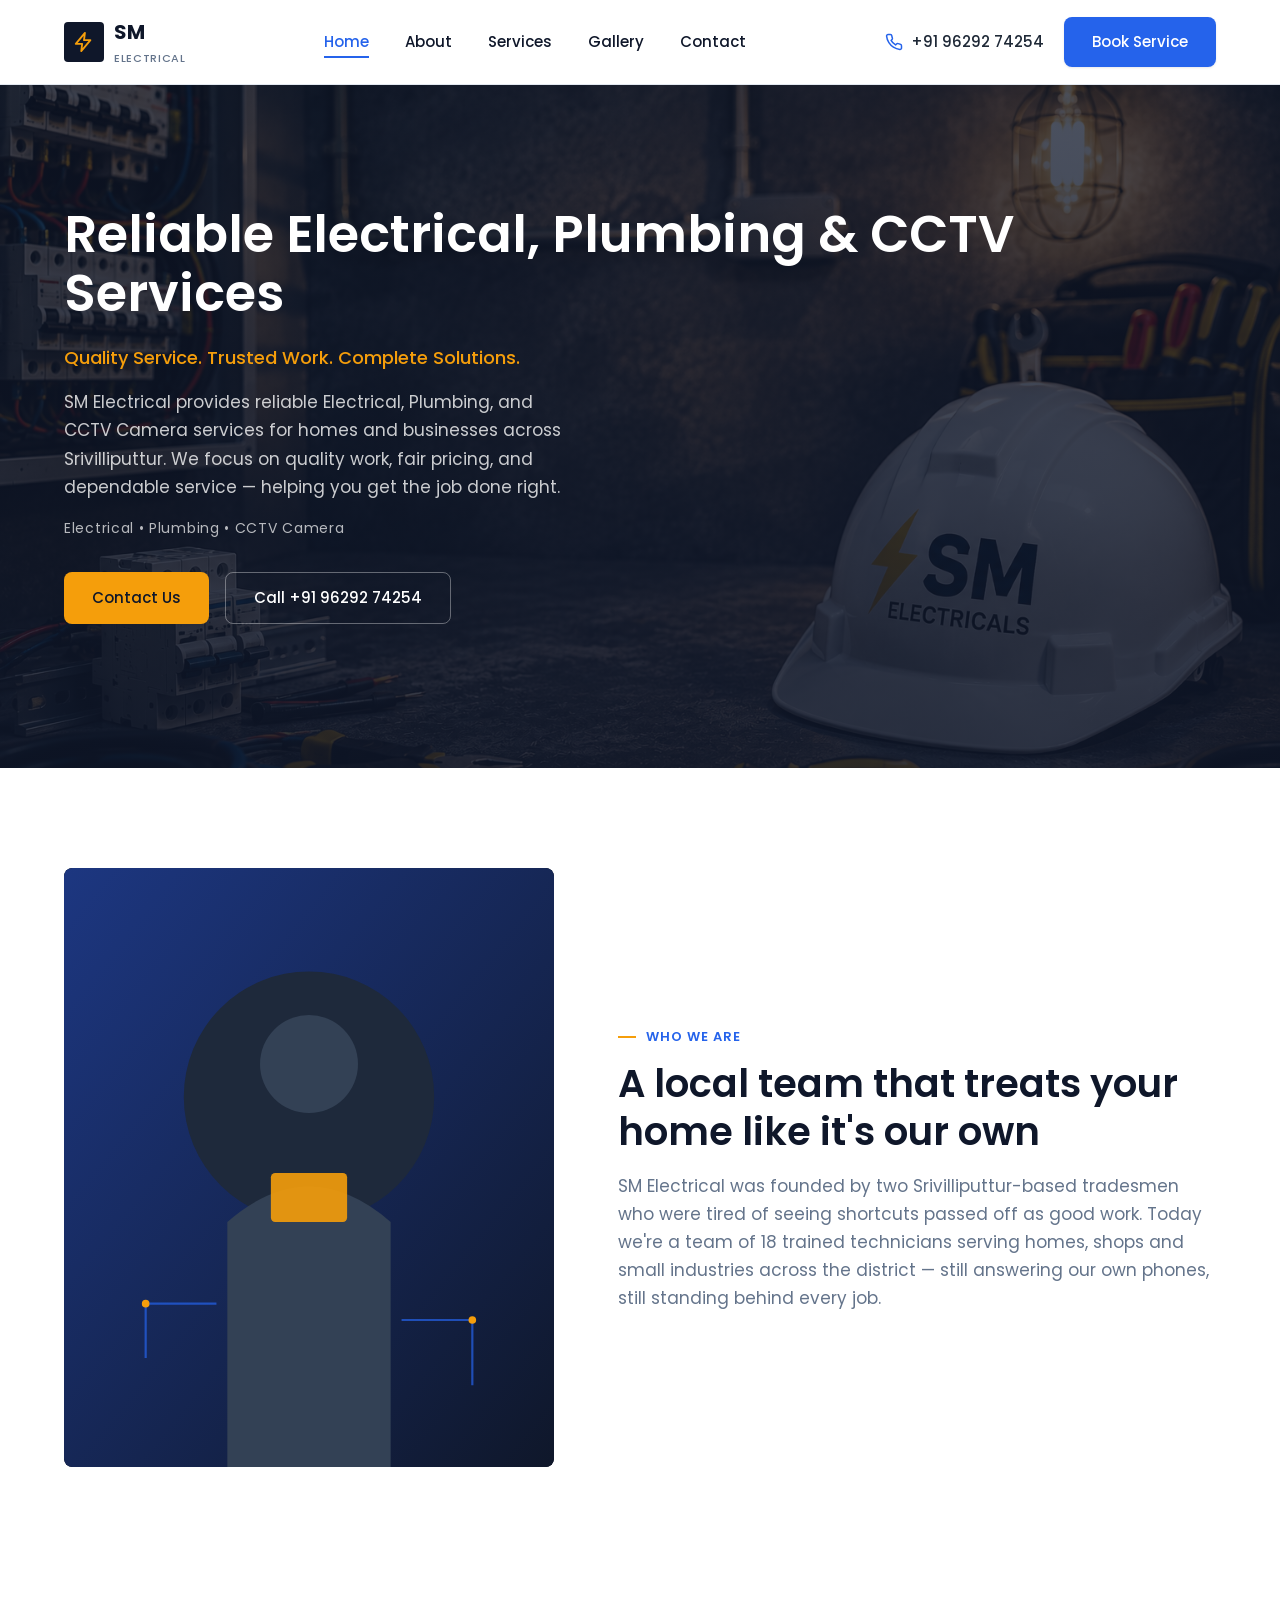
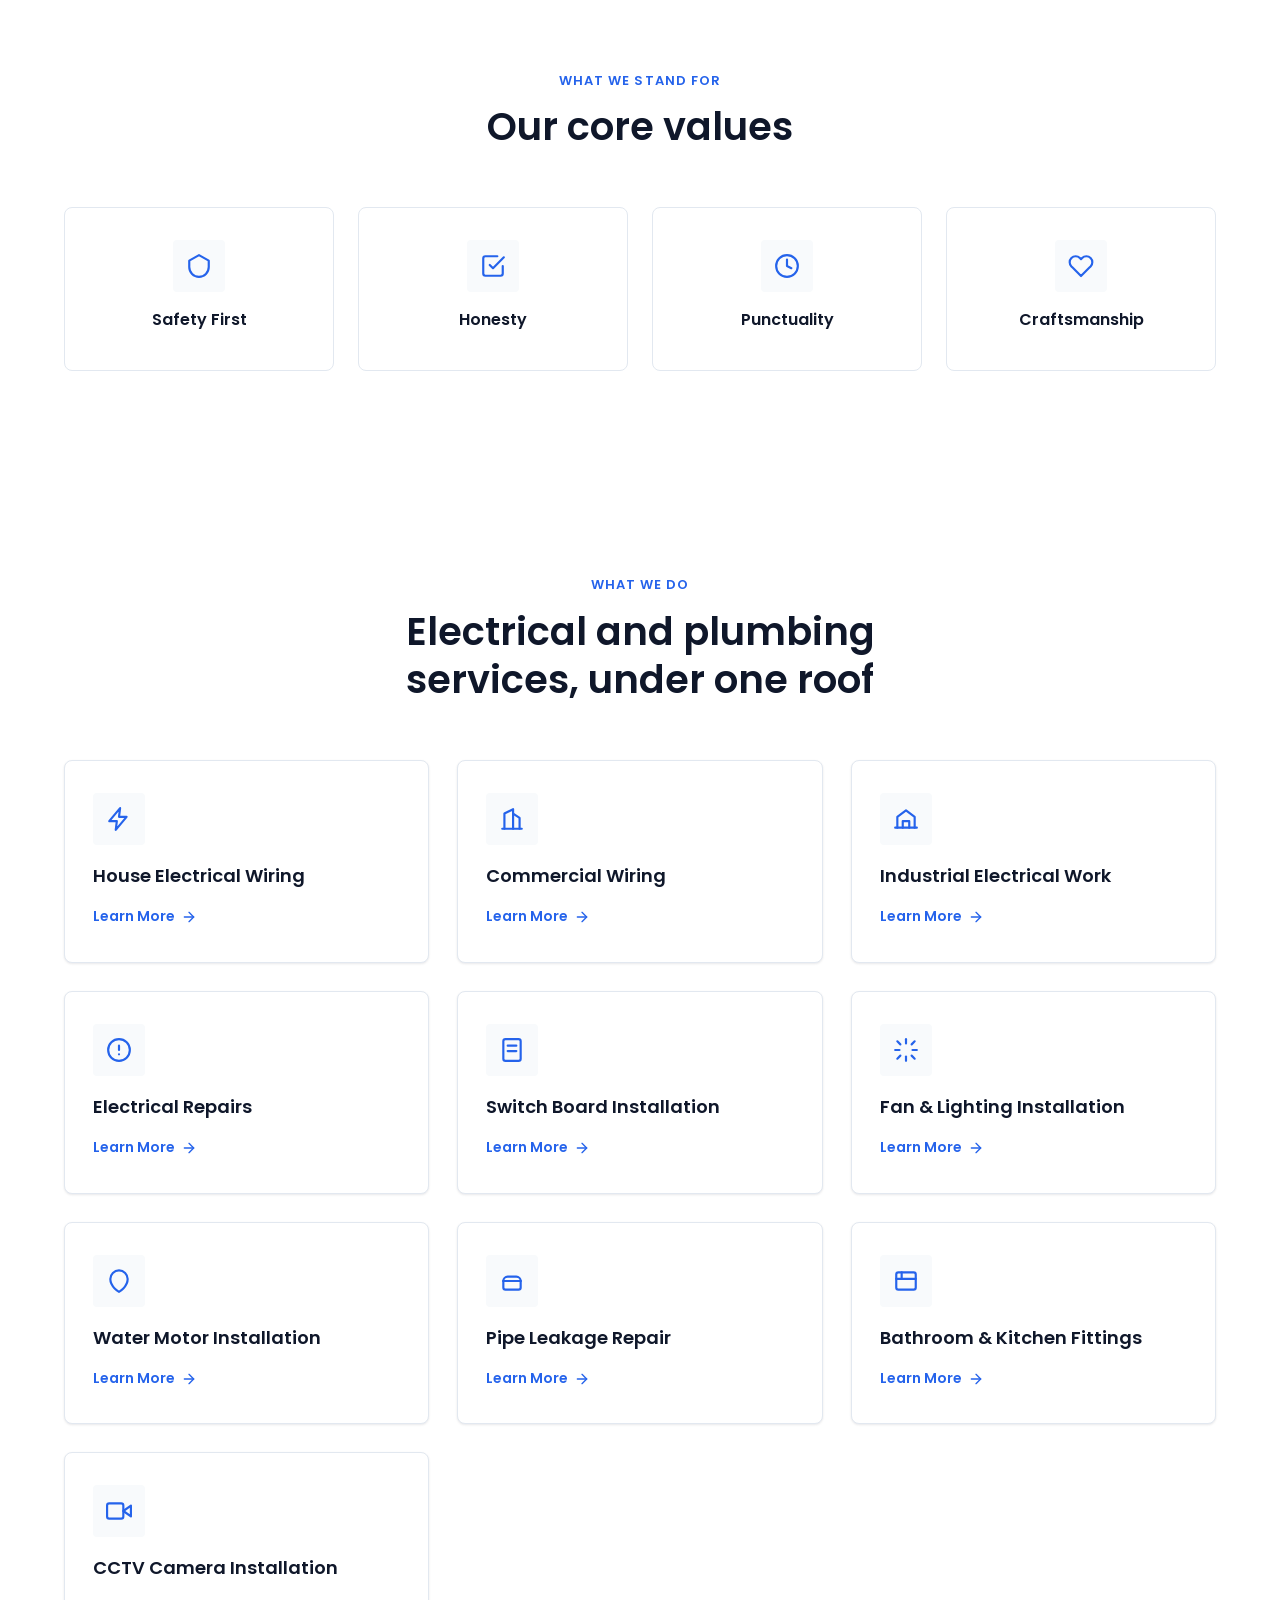
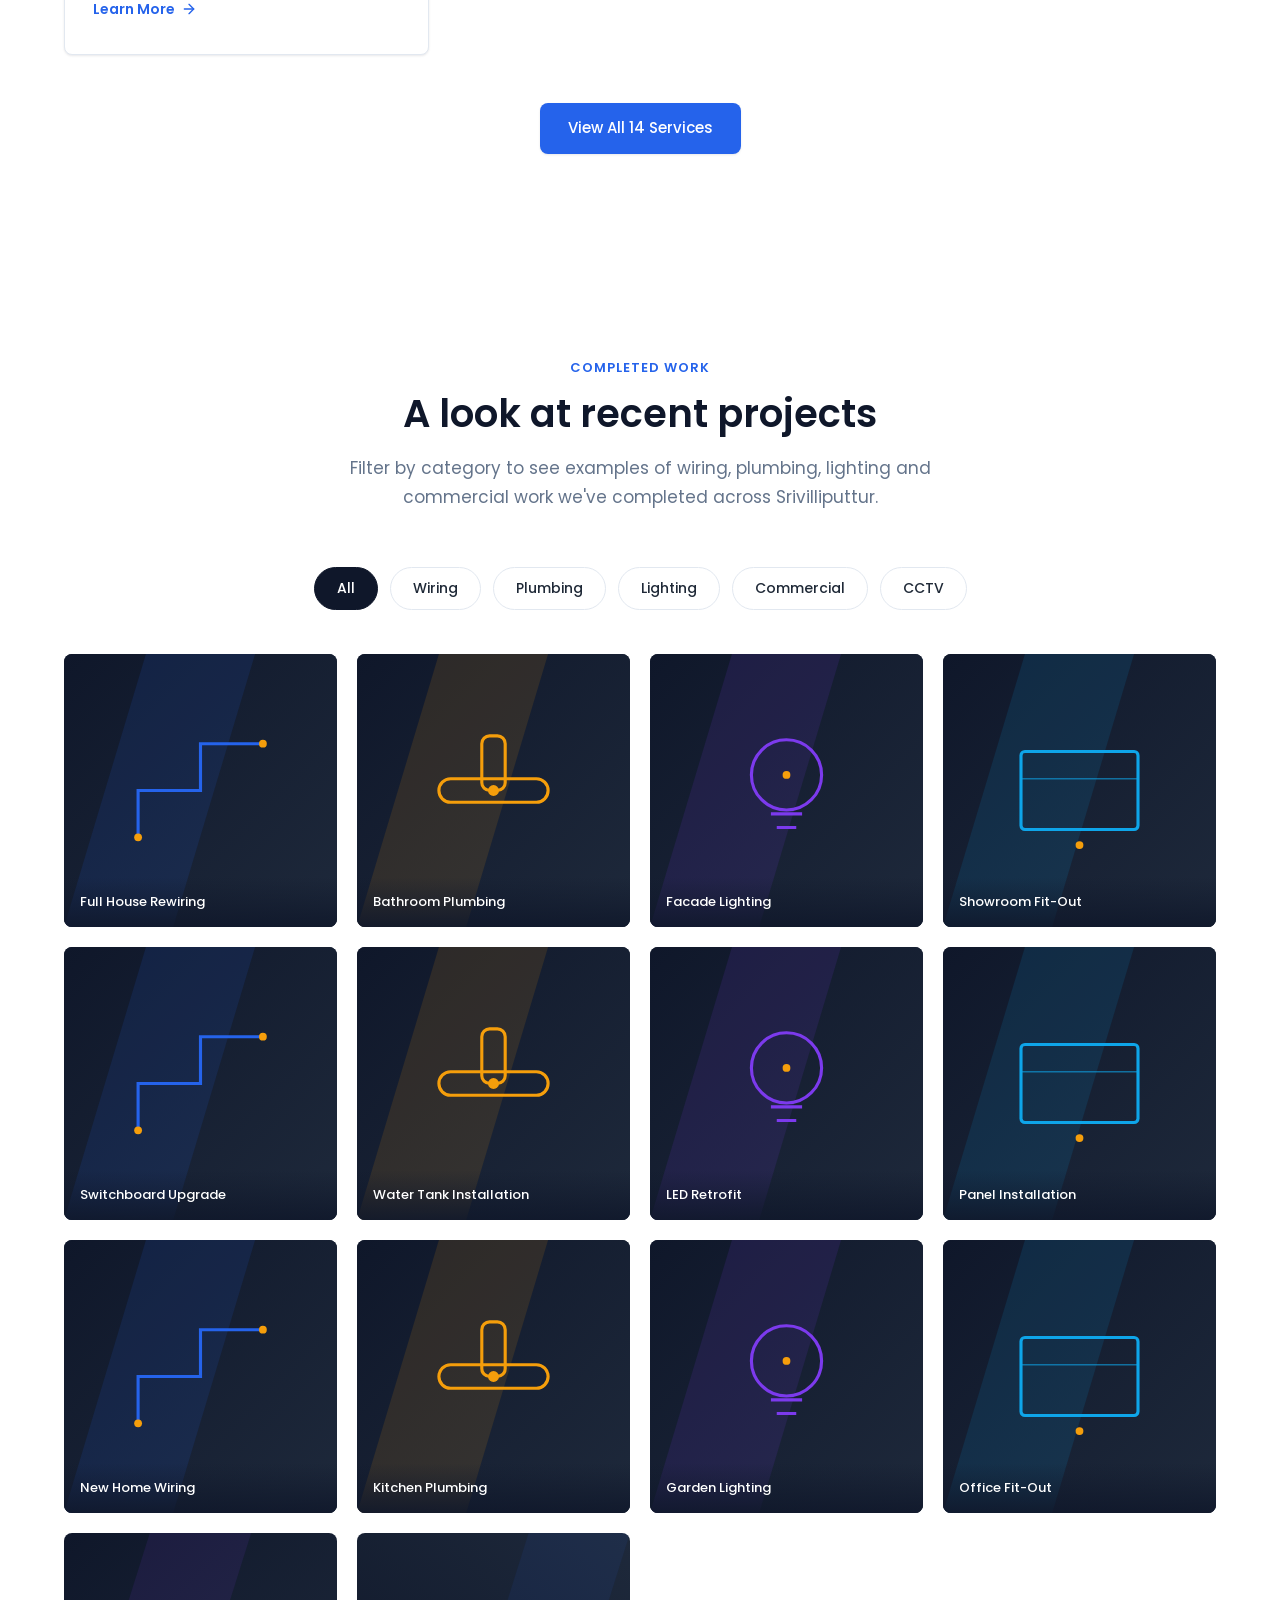
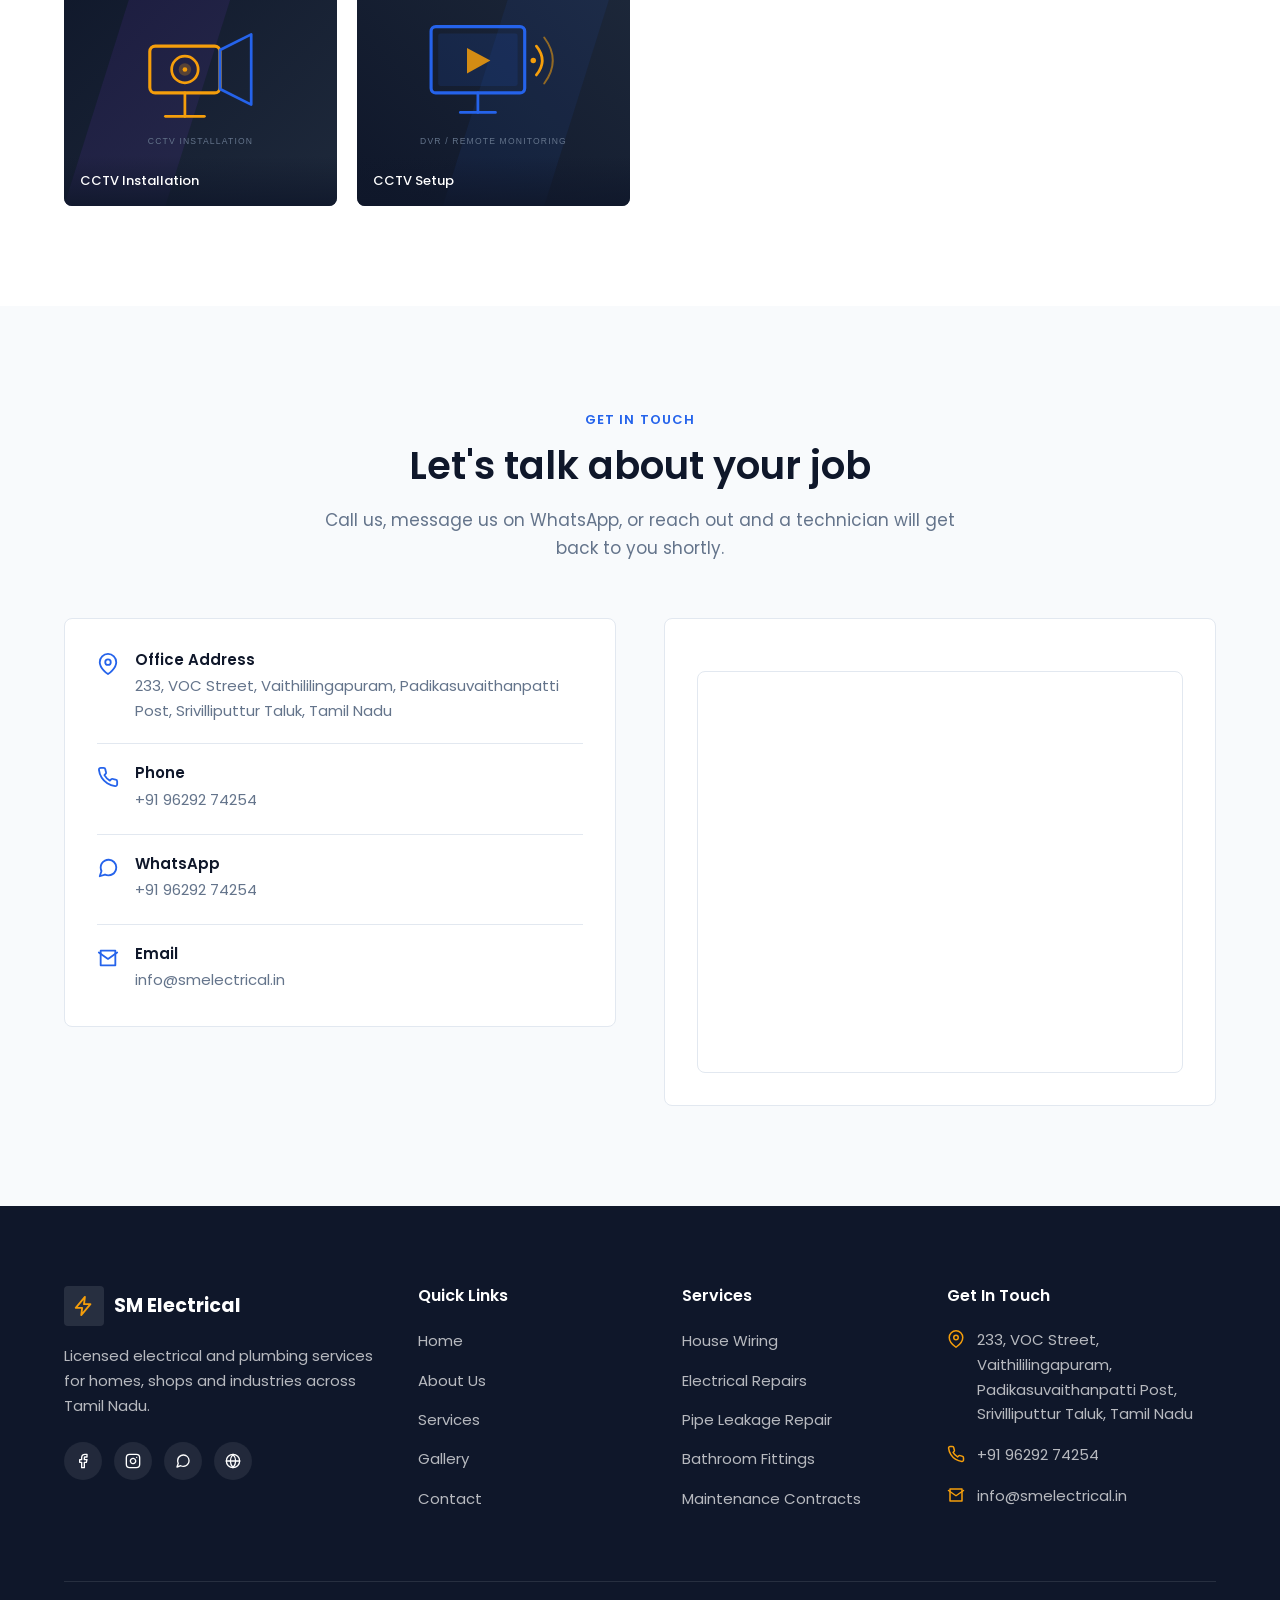
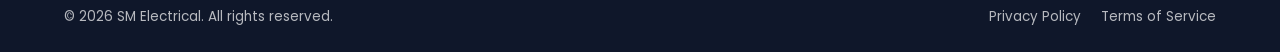
==== commit d15a64e0: "Updated website" ====
--- a/project/index.html
+++ b/project/index.html
@@ -87,10 +87,6 @@
         <div class="intro reveal">
           <div class="intro-media">
             <img src="images/about-technician.svg" alt="SM Electrical technician at a residential job site in Srivilliputtur" width="900" height="1100" loading="lazy">
-            <div class="intro-badge">
-              <strong>14+</strong>
-              <span>Years of Service</span>
-            </div>
           </div>
           <div class="intro-content">
             <span class="eyebrow">Who we are</span>
@@ -264,75 +260,75 @@
         </div>
 
         <div class="gallery-grid reveal">
-          <div class="gallery-item" data-category="wiring" data-caption="Full house rewiring — Karanthai">
+          <div class="gallery-item" data-category="wiring" data-caption="Full House Rewiring">
             <img src="images/project-1.svg" alt="Full house rewiring project in Karanthai" width="700" height="700" loading="lazy">
             <div class="gallery-overlay"><svg viewBox="0 0 24 24" fill="none" stroke="currentColor" stroke-width="2" stroke-linecap="round" stroke-linejoin="round" aria-hidden="true"><circle cx="11" cy="11" r="8"/><line x1="21" y1="21" x2="16.65" y2="16.65"/><line x1="11" y1="8" x2="11" y2="14"/><line x1="8" y1="11" x2="14" y2="11"/></svg></div>
-            <div class="gallery-caption">Full House Rewiring — Karanthai</div>
-          </div>
-          <div class="gallery-item" data-category="plumbing" data-caption="Bathroom plumbing renovation — Medical College Road">
+            <div class="gallery-caption">Full House Rewiring</div>
+          </div>
+          <div class="gallery-item" data-category="plumbing" data-caption="Bathroom Plumbing">
             <img src="images/project-2.svg" alt="Bathroom plumbing renovation, Medical College Road" width="700" height="700" loading="lazy">
             <div class="gallery-overlay"><svg viewBox="0 0 24 24" fill="none" stroke="currentColor" stroke-width="2" stroke-linecap="round" stroke-linejoin="round" aria-hidden="true"><circle cx="11" cy="11" r="8"/><line x1="21" y1="21" x2="16.65" y2="16.65"/><line x1="11" y1="8" x2="11" y2="14"/><line x1="8" y1="11" x2="14" y2="11"/></svg></div>
-            <div class="gallery-caption">Bathroom Plumbing — Medical College Road</div>
-          </div>
-          <div class="gallery-item" data-category="lighting" data-caption="Facade lighting installation — Vallam Road residence">
+            <div class="gallery-caption">Bathroom Plumbing</div>
+          </div>
+          <div class="gallery-item" data-category="lighting" data-caption="Facade Lighting">
             <img src="images/project-3.svg" alt="Facade lighting installation at a residence on Vallam Road" width="700" height="700" loading="lazy">
             <div class="gallery-overlay"><svg viewBox="0 0 24 24" fill="none" stroke="currentColor" stroke-width="2" stroke-linecap="round" stroke-linejoin="round" aria-hidden="true"><circle cx="11" cy="11" r="8"/><line x1="21" y1="21" x2="16.65" y2="16.65"/><line x1="11" y1="8" x2="11" y2="14"/><line x1="8" y1="11" x2="14" y2="11"/></svg></div>
-            <div class="gallery-caption">Facade Lighting — Vallam Road</div>
-          </div>
-          <div class="gallery-item" data-category="commercial" data-caption="Showroom electrical fit-out — Big Bazaar Street">
+            <div class="gallery-caption">Facade Lighting</div>
+          </div>
+          <div class="gallery-item" data-category="commercial" data-caption="Showroom Fit-Out">
             <img src="images/project-4.svg" alt="Commercial showroom electrical fit-out on Big Bazaar Street" width="700" height="700" loading="lazy">
             <div class="gallery-overlay"><svg viewBox="0 0 24 24" fill="none" stroke="currentColor" stroke-width="2" stroke-linecap="round" stroke-linejoin="round" aria-hidden="true"><circle cx="11" cy="11" r="8"/><line x1="21" y1="21" x2="16.65" y2="16.65"/><line x1="11" y1="8" x2="11" y2="14"/><line x1="8" y1="11" x2="14" y2="11"/></svg></div>
-            <div class="gallery-caption">Showroom Fit-Out — Big Bazaar Street</div>
-          </div>
-          <div class="gallery-item" data-category="wiring" data-caption="Switchboard upgrade — apartment complex, Nanjikottai Road">
+            <div class="gallery-caption">Showroom Fit-Out</div>
+          </div>
+          <div class="gallery-item" data-category="wiring" data-caption="Switchboard Upgrade">
             <img src="images/project-5.svg" alt="Switchboard upgrade for an apartment complex on Nanjikottai Road" width="700" height="700" loading="lazy">
             <div class="gallery-overlay"><svg viewBox="0 0 24 24" fill="none" stroke="currentColor" stroke-width="2" stroke-linecap="round" stroke-linejoin="round" aria-hidden="true"><circle cx="11" cy="11" r="8"/><line x1="21" y1="21" x2="16.65" y2="16.65"/><line x1="11" y1="8" x2="11" y2="14"/><line x1="8" y1="11" x2="14" y2="11"/></svg></div>
-            <div class="gallery-caption">Switchboard Upgrade — Nanjikottai Road</div>
-          </div>
-          <div class="gallery-item" data-category="plumbing" data-caption="Overhead water tank installation — Thillai Nagar">
+            <div class="gallery-caption">Switchboard Upgrade</div>
+          </div>
+          <div class="gallery-item" data-category="plumbing" data-caption="Water Tank Installation">
             <img src="images/project-6.svg" alt="Overhead water tank installation in Thillai Nagar" width="700" height="700" loading="lazy">
             <div class="gallery-overlay"><svg viewBox="0 0 24 24" fill="none" stroke="currentColor" stroke-width="2" stroke-linecap="round" stroke-linejoin="round" aria-hidden="true"><circle cx="11" cy="11" r="8"/><line x1="21" y1="21" x2="16.65" y2="16.65"/><line x1="11" y1="8" x2="11" y2="14"/><line x1="8" y1="11" x2="14" y2="11"/></svg></div>
-            <div class="gallery-caption">Water Tank Installation — Thillai Nagar</div>
-          </div>
-          <div class="gallery-item" data-category="lighting" data-caption="LED retrofit for a retail showroom">
+            <div class="gallery-caption">Water Tank Installation</div>
+          </div>
+          <div class="gallery-item" data-category="lighting" data-caption="LED Retrofit">
             <img src="images/project-7.svg" alt="LED lighting retrofit for a retail showroom in Srivilliputtur" width="700" height="700" loading="lazy">
             <div class="gallery-overlay"><svg viewBox="0 0 24 24" fill="none" stroke="currentColor" stroke-width="2" stroke-linecap="round" stroke-linejoin="round" aria-hidden="true"><circle cx="11" cy="11" r="8"/><line x1="21" y1="21" x2="16.65" y2="16.65"/><line x1="11" y1="8" x2="11" y2="14"/><line x1="8" y1="11" x2="14" y2="11"/></svg></div>
-            <div class="gallery-caption">LED Retrofit — Retail Showroom</div>
-          </div>
-          <div class="gallery-item" data-category="commercial" data-caption="Three-phase panel installation, small manufacturing unit">
+            <div class="gallery-caption">LED Retrofit</div>
+          </div>
+          <div class="gallery-item" data-category="commercial" data-caption="Panel Installation">
             <img src="images/project-8.svg" alt="Three-phase electrical panel installation at a manufacturing unit" width="700" height="700" loading="lazy">
             <div class="gallery-overlay"><svg viewBox="0 0 24 24" fill="none" stroke="currentColor" stroke-width="2" stroke-linecap="round" stroke-linejoin="round" aria-hidden="true"><circle cx="11" cy="11" r="8"/><line x1="21" y1="21" x2="16.65" y2="16.65"/><line x1="11" y1="8" x2="11" y2="14"/><line x1="8" y1="11" x2="14" y2="11"/></svg></div>
-            <div class="gallery-caption">Panel Installation — Manufacturing Unit</div>
-          </div>
-          <div class="gallery-item" data-category="wiring" data-caption="New home wiring, Vallam Road villa">
+            <div class="gallery-caption">Panel Installation</div>
+          </div>
+          <div class="gallery-item" data-category="wiring" data-caption="New Home Wiring">
             <img src="images/project-9.svg" alt="New home electrical wiring for a villa on Vallam Road" width="700" height="700" loading="lazy">
             <div class="gallery-overlay"><svg viewBox="0 0 24 24" fill="none" stroke="currentColor" stroke-width="2" stroke-linecap="round" stroke-linejoin="round" aria-hidden="true"><circle cx="11" cy="11" r="8"/><line x1="21" y1="21" x2="16.65" y2="16.65"/><line x1="11" y1="8" x2="11" y2="14"/><line x1="8" y1="11" x2="14" y2="11"/></svg></div>
-            <div class="gallery-caption">New Home Wiring — Vallam Road Villa</div>
-          </div>
-          <div class="gallery-item" data-category="plumbing" data-caption="Kitchen plumbing remodel, Anna Nagar">
+            <div class="gallery-caption">New Home Wiring</div>
+          </div>
+          <div class="gallery-item" data-category="plumbing" data-caption="Kitchen Plumbing">
             <img src="images/project-10.svg" alt="Kitchen plumbing remodel in Anna Nagar" width="700" height="700" loading="lazy">
             <div class="gallery-overlay"><svg viewBox="0 0 24 24" fill="none" stroke="currentColor" stroke-width="2" stroke-linecap="round" stroke-linejoin="round" aria-hidden="true"><circle cx="11" cy="11" r="8"/><line x1="21" y1="21" x2="16.65" y2="16.65"/><line x1="11" y1="8" x2="11" y2="14"/><line x1="8" y1="11" x2="14" y2="11"/></svg></div>
-            <div class="gallery-caption">Kitchen Plumbing — Anna Nagar</div>
-          </div>
-          <div class="gallery-item" data-category="lighting" data-caption="Garden and pathway lighting, private residence">
+            <div class="gallery-caption">Kitchen Plumbing</div>
+          </div>
+          <div class="gallery-item" data-category="lighting" data-caption="Garden Lighting">
             <img src="images/project-11.svg" alt="Garden and pathway lighting installation at a private residence" width="700" height="700" loading="lazy">
             <div class="gallery-overlay"><svg viewBox="0 0 24 24" fill="none" stroke="currentColor" stroke-width="2" stroke-linecap="round" stroke-linejoin="round" aria-hidden="true"><circle cx="11" cy="11" r="8"/><line x1="21" y1="21" x2="16.65" y2="16.65"/><line x1="11" y1="8" x2="11" y2="14"/><line x1="8" y1="11" x2="14" y2="11"/></svg></div>
-            <div class="gallery-caption">Garden Lighting — Private Residence</div>
-          </div>
-          <div class="gallery-item" data-category="commercial" data-caption="Office fit-out wiring, IT park Srivilliputtur">
+            <div class="gallery-caption">Garden Lighting</div>
+          </div>
+          <div class="gallery-item" data-category="commercial" data-caption="Office Fit-Out">
             <img src="images/project-12.svg" alt="Office electrical fit-out at an IT park in Srivilliputtur" width="700" height="700" loading="lazy">
             <div class="gallery-overlay"><svg viewBox="0 0 24 24" fill="none" stroke="currentColor" stroke-width="2" stroke-linecap="round" stroke-linejoin="round" aria-hidden="true"><circle cx="11" cy="11" r="8"/><line x1="21" y1="21" x2="16.65" y2="16.65"/><line x1="11" y1="8" x2="11" y2="14"/><line x1="8" y1="11" x2="14" y2="11"/></svg></div>
-            <div class="gallery-caption">Office Fit-Out — IT Park</div>
-          </div>
-          <div class="gallery-item" data-category="cctv" data-caption="CCTV camera installation — residential property">
+            <div class="gallery-caption">Office Fit-Out</div>
+          </div>
+          <div class="gallery-item" data-category="cctv" data-caption="CCTV Installation">
             <img src="images/project-cctv-1.svg" alt="CCTV camera installation at a residential property" width="700" height="700" loading="lazy">
             <div class="gallery-overlay"><svg viewBox="0 0 24 24" fill="none" stroke="currentColor" stroke-width="2" stroke-linecap="round" stroke-linejoin="round" aria-hidden="true"><circle cx="11" cy="11" r="8"/><line x1="21" y1="21" x2="16.65" y2="16.65"/><line x1="11" y1="8" x2="11" y2="14"/><line x1="8" y1="11" x2="14" y2="11"/></svg></div>
-            <div class="gallery-caption">CCTV Installation — Residential Property</div>
-          </div>
-          <div class="gallery-item" data-category="cctv" data-caption="CCTV security setup for a retail shop">
+            <div class="gallery-caption">CCTV Installation</div>
+          </div>
+          <div class="gallery-item" data-category="cctv" data-caption="CCTV Setup">
             <img src="images/project-cctv-2.svg" alt="CCTV security camera setup for a retail shop" width="700" height="700" loading="lazy">
             <div class="gallery-overlay"><svg viewBox="0 0 24 24" fill="none" stroke="currentColor" stroke-width="2" stroke-linecap="round" stroke-linejoin="round" aria-hidden="true"><circle cx="11" cy="11" r="8"/><line x1="21" y1="21" x2="16.65" y2="16.65"/><line x1="11" y1="8" x2="11" y2="14"/><line x1="8" y1="11" x2="14" y2="11"/></svg></div>
-            <div class="gallery-caption">CCTV Setup — Retail Shop</div>
+            <div class="gallery-caption">CCTV Setup</div>
           </div>
         </div>
       </div>
--- a/project/css/style.css
+++ b/project/css/style.css
@@ -452,20 +452,18 @@
 ----------------------------------------- */
 .hero {
   background-color: var(--color-primary);
+  background-image:
+    linear-gradient(rgba(15, 23, 42, 0.75), rgba(15, 23, 42, 0.85)),
+    url('../images/home.png?v=2');
+  background-size: cover;
+  background-position: center;
+  background-repeat: no-repeat;
   position: relative;
   overflow: hidden;
 }
 
 .hero::before {
-  content: '';
-  position: absolute;
-  inset: 0;
-  background-image:
-    linear-gradient(rgba(15, 23, 42, 0.86), rgba(15, 23, 42, 0.86)),
-    url('../images/hero-electrician.svg');
-  background-size: cover;
-  background-position: center;
-  z-index: 0;
+  display: none;
 }
 
 .hero-inner {
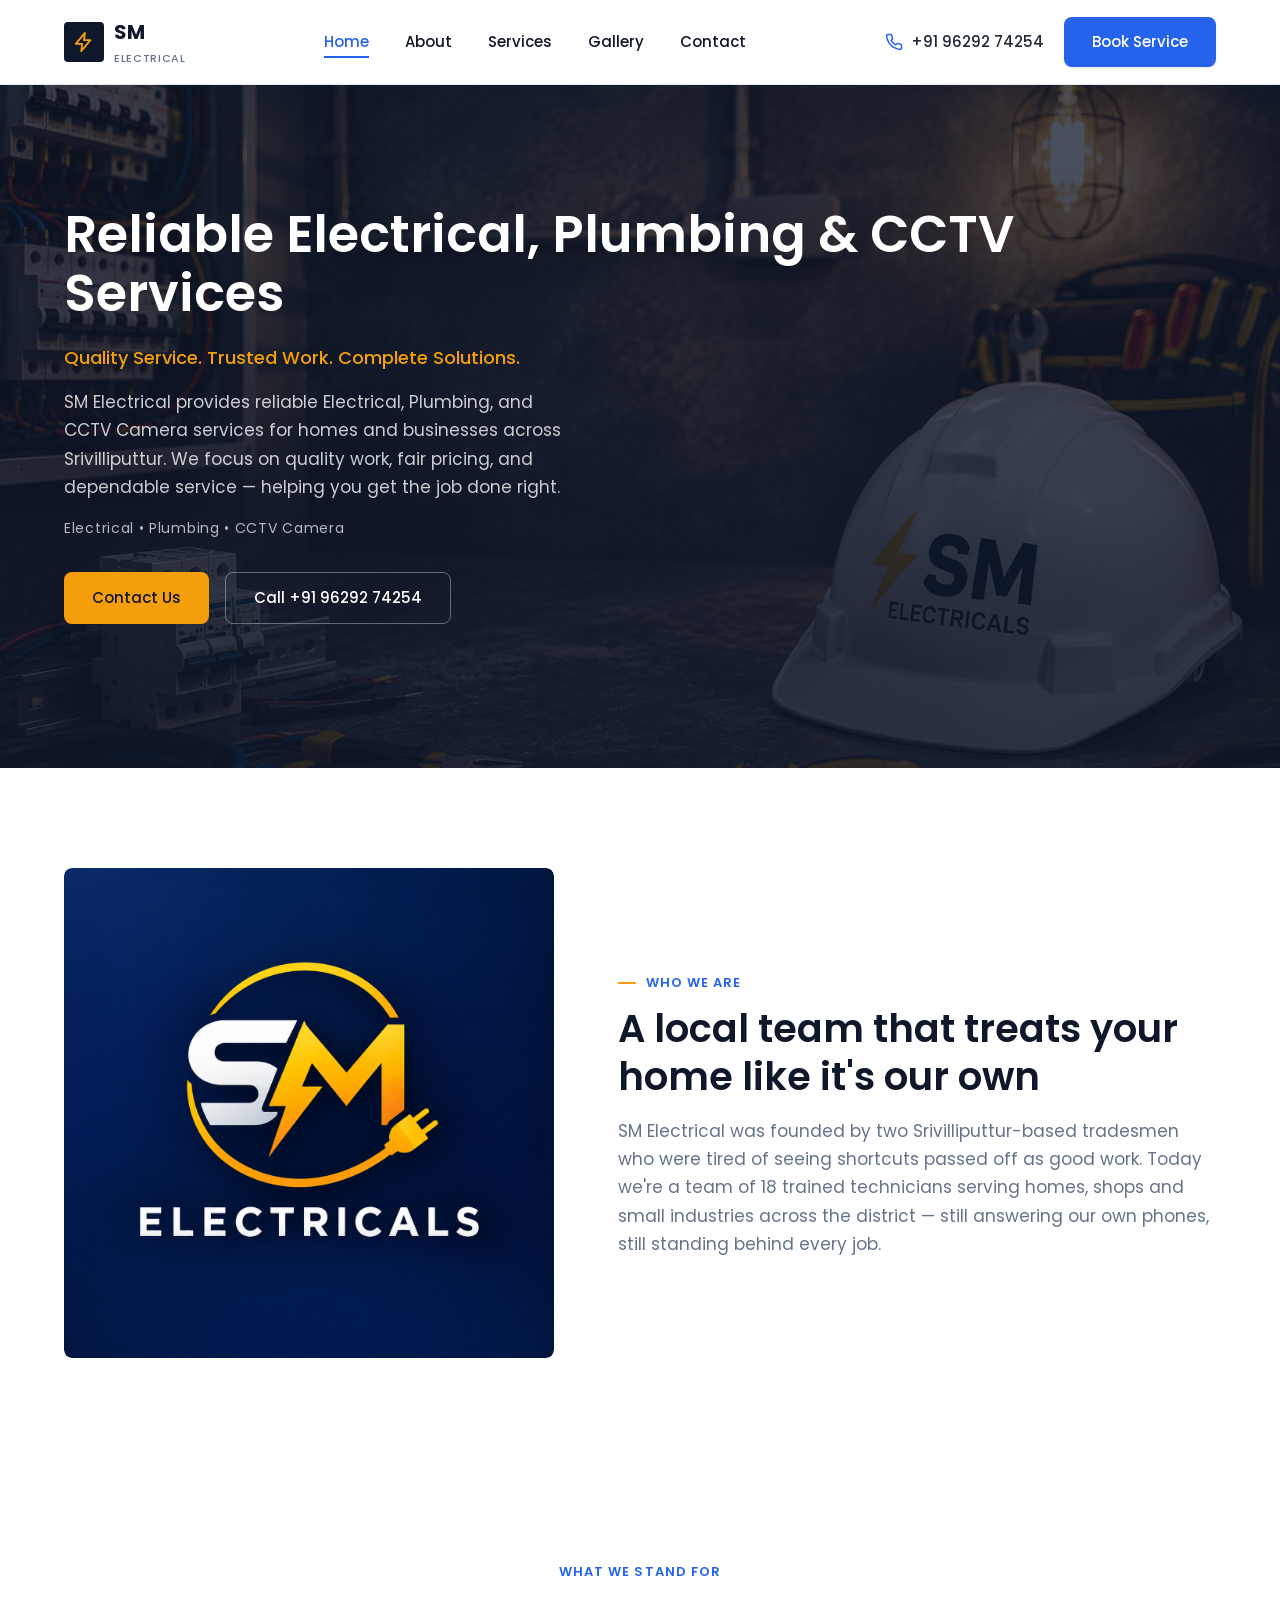
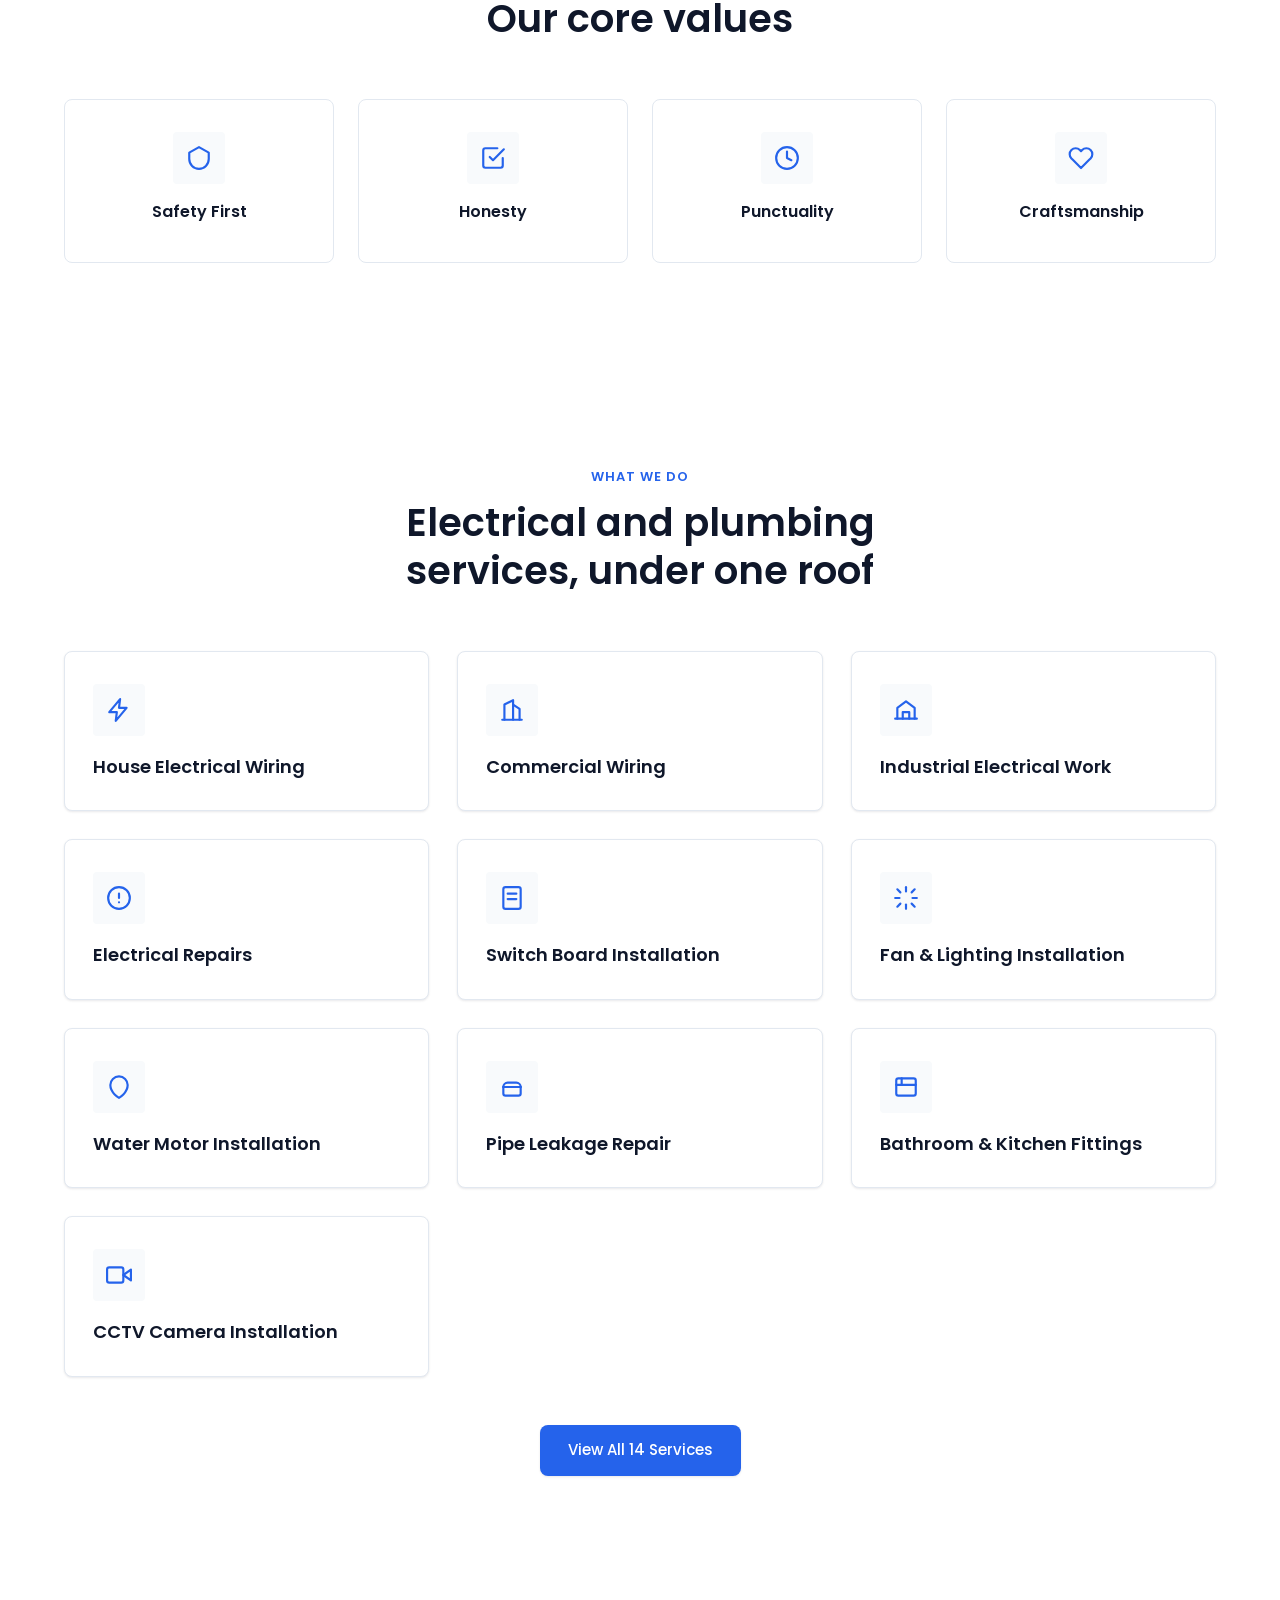
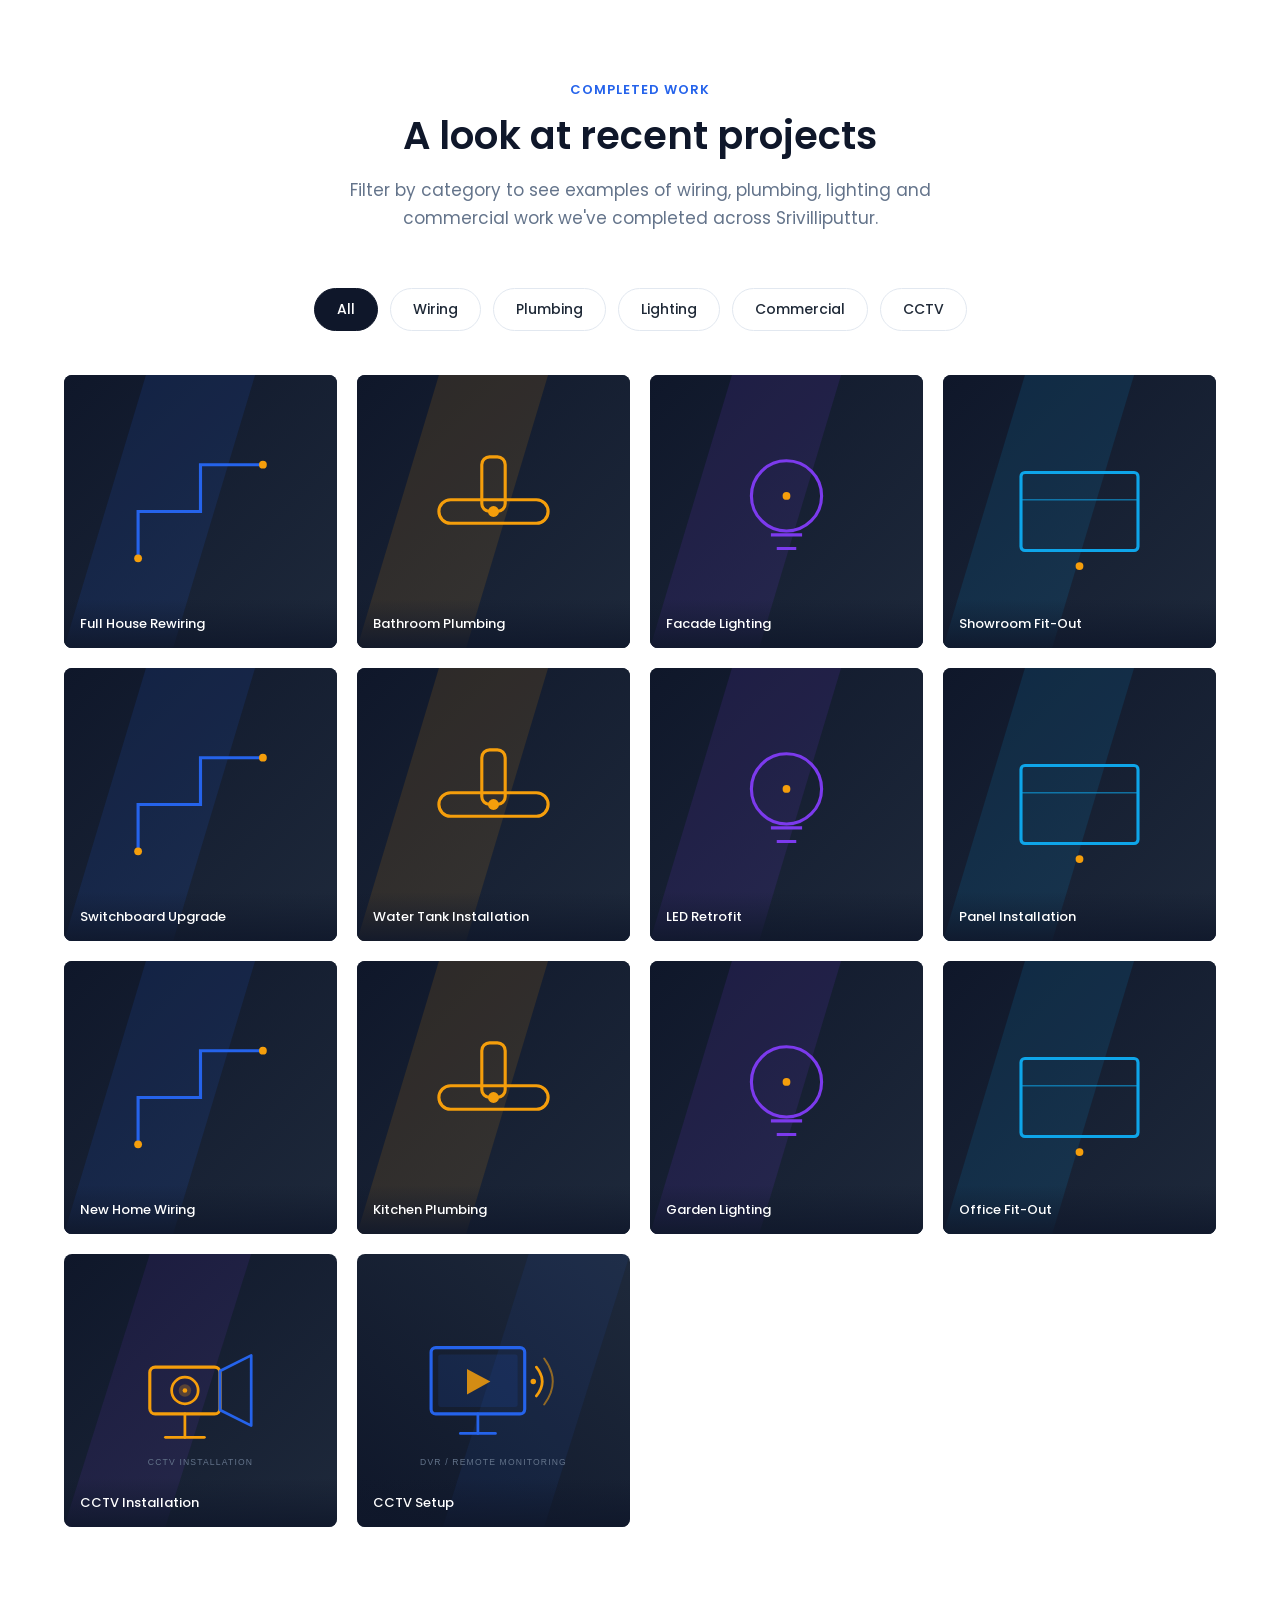
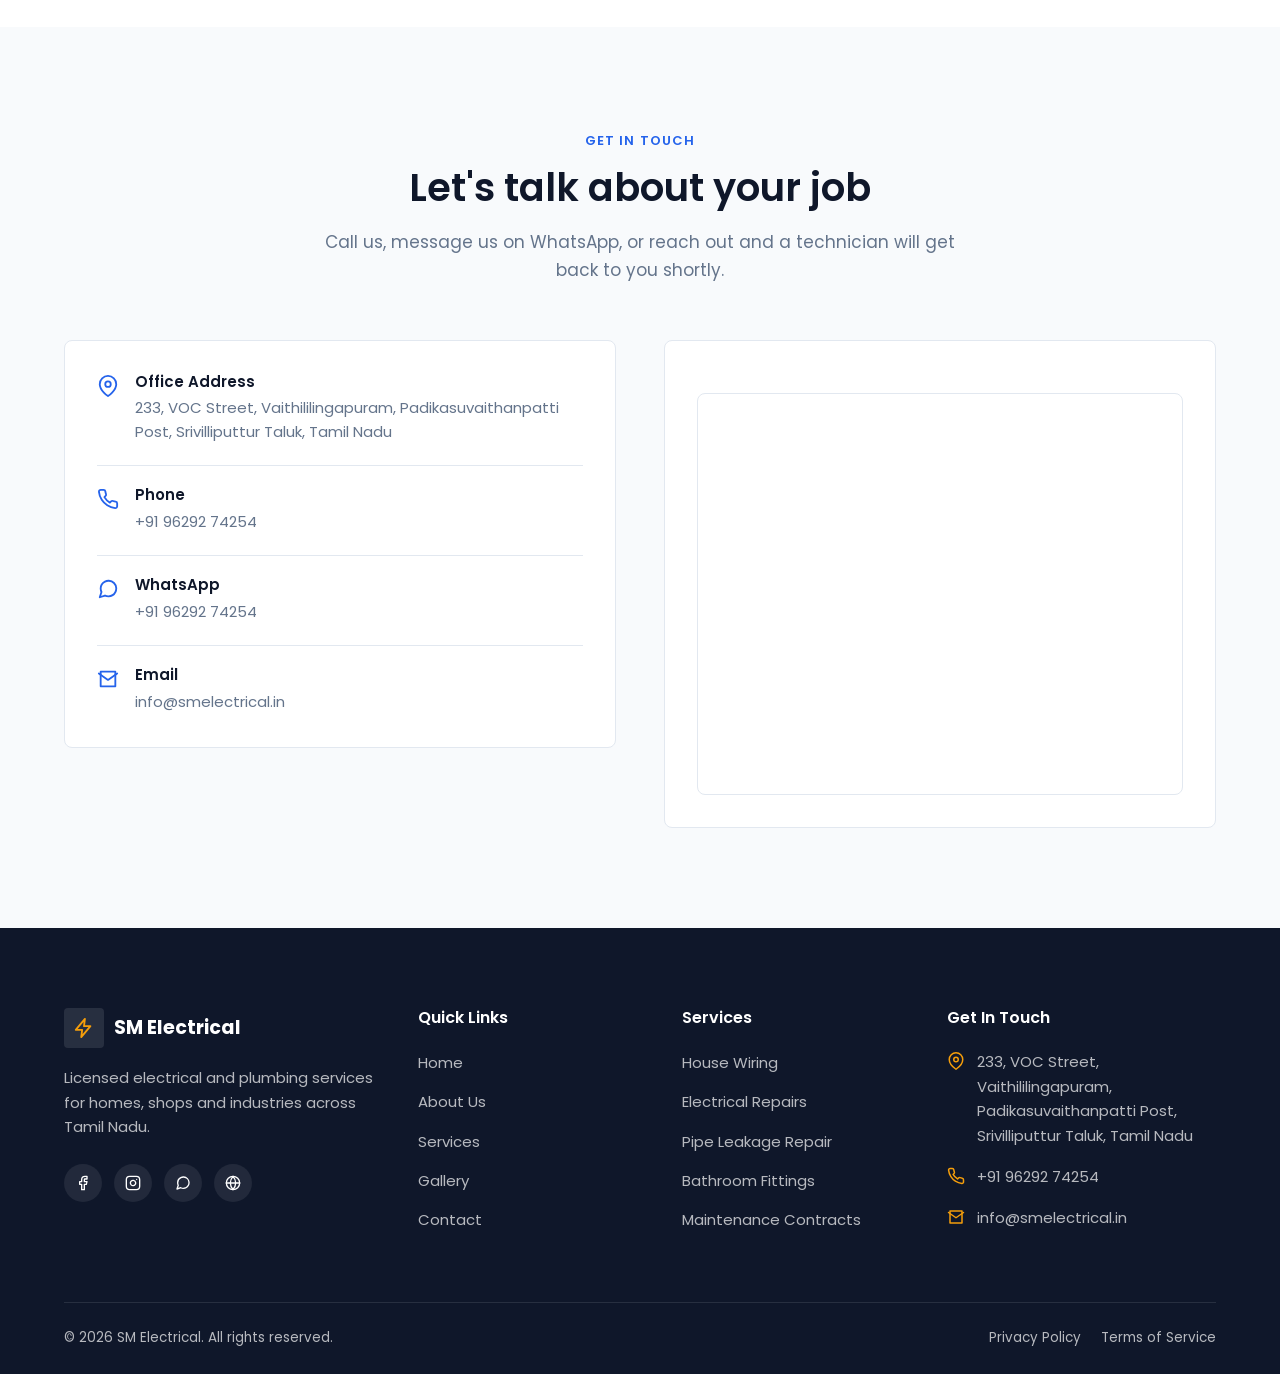
==== commit 5bb92509: "electrical" ====
--- a/project/index.html
+++ b/project/index.html
@@ -86,7 +86,7 @@
         <!-- Company intro snapshot -->
         <div class="intro reveal">
           <div class="intro-media">
-            <img src="images/about-technician.svg" alt="SM Electrical technician at a residential job site in Srivilliputtur" width="900" height="1100" loading="lazy">
+            <img src="images/about.png" alt="SM Electrical technician at work in Srivilliputtur" width="900" height="1100" loading="lazy">
           </div>
           <div class="intro-content">
             <span class="eyebrow">Who we are</span>
@@ -143,96 +143,66 @@
         </div>
 
         <div class="services-grid">
-          <article class="service-card reveal">
+          <div class="service-card reveal">
             <div class="service-icon">
               <svg viewBox="0 0 24 24" fill="none" stroke="currentColor" stroke-width="2" stroke-linecap="round" stroke-linejoin="round" aria-hidden="true"><path d="M13 2 3 14h7l-1 8 10-12h-7l1-8z"/></svg>
             </div>
             <h3>House Electrical Wiring</h3>
-            <a href="services.html#wiring" class="service-link">Learn More
-              <svg viewBox="0 0 24 24" fill="none" stroke="currentColor" stroke-width="2" stroke-linecap="round" stroke-linejoin="round" aria-hidden="true"><line x1="5" y1="12" x2="19" y2="12"/><polyline points="12 5 19 12 12 19"/></svg>
-            </a>
-          </article>
-          <article class="service-card reveal">
+          </div>
+          <div class="service-card reveal">
             <div class="service-icon">
               <svg viewBox="0 0 24 24" fill="none" stroke="currentColor" stroke-width="2" stroke-linecap="round" stroke-linejoin="round" aria-hidden="true"><path d="M3 21h18"/><path d="M5 21V7l8-4v18"/><path d="M19 21V11l-6-4"/></svg>
             </div>
             <h3>Commercial Wiring</h3>
-            <a href="services.html#commercial" class="service-link">Learn More
-              <svg viewBox="0 0 24 24" fill="none" stroke="currentColor" stroke-width="2" stroke-linecap="round" stroke-linejoin="round" aria-hidden="true"><line x1="5" y1="12" x2="19" y2="12"/><polyline points="12 5 19 12 12 19"/></svg>
-            </a>
-          </article>
-          <article class="service-card reveal">
+          </div>
+          <div class="service-card reveal">
             <div class="service-icon">
               <svg viewBox="0 0 24 24" fill="none" stroke="currentColor" stroke-width="2" stroke-linecap="round" stroke-linejoin="round" aria-hidden="true"><path d="M2 20h20"/><path d="M4 20V10l8-6 8 6v10"/><path d="M9 20v-6h6v6"/></svg>
             </div>
             <h3>Industrial Electrical Work</h3>
-            <a href="services.html#industrial" class="service-link">Learn More
-              <svg viewBox="0 0 24 24" fill="none" stroke="currentColor" stroke-width="2" stroke-linecap="round" stroke-linejoin="round" aria-hidden="true"><line x1="5" y1="12" x2="19" y2="12"/><polyline points="12 5 19 12 12 19"/></svg>
-            </a>
-          </article>
-          <article class="service-card reveal">
+          </div>
+          <div class="service-card reveal">
             <div class="service-icon">
               <svg viewBox="0 0 24 24" fill="none" stroke="currentColor" stroke-width="2" stroke-linecap="round" stroke-linejoin="round" aria-hidden="true"><circle cx="12" cy="12" r="10"/><line x1="12" y1="8" x2="12" y2="12"/><line x1="12" y1="16" x2="12.01" y2="16"/></svg>
             </div>
             <h3>Electrical Repairs</h3>
-            <a href="services.html#repairs" class="service-link">Learn More
-              <svg viewBox="0 0 24 24" fill="none" stroke="currentColor" stroke-width="2" stroke-linecap="round" stroke-linejoin="round" aria-hidden="true"><line x1="5" y1="12" x2="19" y2="12"/><polyline points="12 5 19 12 12 19"/></svg>
-            </a>
-          </article>
-          <article class="service-card reveal">
+          </div>
+          <div class="service-card reveal">
             <div class="service-icon">
               <svg viewBox="0 0 24 24" fill="none" stroke="currentColor" stroke-width="2" stroke-linecap="round" stroke-linejoin="round" aria-hidden="true"><rect x="4" y="2" width="16" height="20" rx="2"/><line x1="8" y1="8" x2="16" y2="8"/><line x1="8" y1="13" x2="16" y2="13"/></svg>
             </div>
             <h3>Switch Board Installation</h3>
-            <a href="services.html#switchboard" class="service-link">Learn More
-              <svg viewBox="0 0 24 24" fill="none" stroke="currentColor" stroke-width="2" stroke-linecap="round" stroke-linejoin="round" aria-hidden="true"><line x1="5" y1="12" x2="19" y2="12"/><polyline points="12 5 19 12 12 19"/></svg>
-            </a>
-          </article>
-          <article class="service-card reveal">
+          </div>
+          <div class="service-card reveal">
             <div class="service-icon">
               <svg viewBox="0 0 24 24" fill="none" stroke="currentColor" stroke-width="2" stroke-linecap="round" stroke-linejoin="round" aria-hidden="true"><path d="M12 2v4"/><path d="m6.8 6.8-2.8-2.8"/><path d="M2 12h4"/><path d="m6.8 17.2-2.8 2.8"/><path d="M12 18v4"/><path d="m17.2 17.2 2.8 2.8"/><path d="M18 12h4"/><path d="m17.2 6.8 2.8-2.8"/></svg>
             </div>
             <h3>Fan &amp; Lighting Installation</h3>
-            <a href="services.html#lighting" class="service-link">Learn More
-              <svg viewBox="0 0 24 24" fill="none" stroke="currentColor" stroke-width="2" stroke-linecap="round" stroke-linejoin="round" aria-hidden="true"><line x1="5" y1="12" x2="19" y2="12"/><polyline points="12 5 19 12 12 19"/></svg>
-            </a>
-          </article>
-          <article class="service-card reveal">
+          </div>
+          <div class="service-card reveal">
             <div class="service-icon">
               <svg viewBox="0 0 24 24" fill="none" stroke="currentColor" stroke-width="2" stroke-linecap="round" stroke-linejoin="round" aria-hidden="true"><path d="M12 22s8-4.5 8-11.8A8 8 0 0 0 4 10.2C4 17.5 12 22 12 22z"/></svg>
             </div>
             <h3>Water Motor Installation</h3>
-            <a href="services.html#watermotor" class="service-link">Learn More
-              <svg viewBox="0 0 24 24" fill="none" stroke="currentColor" stroke-width="2" stroke-linecap="round" stroke-linejoin="round" aria-hidden="true"><line x1="5" y1="12" x2="19" y2="12"/><polyline points="12 5 19 12 12 19"/></svg>
-            </a>
-          </article>
-          <article class="service-card reveal">
+          </div>
+          <div class="service-card reveal">
             <div class="service-icon">
               <svg viewBox="0 0 24 24" fill="none" stroke="currentColor" stroke-width="2" stroke-linecap="round" stroke-linejoin="round" aria-hidden="true"><path d="M4 12h16"/><path d="M4 12a4 4 0 0 1 4-4h8a4 4 0 0 1 4 4"/><path d="M4 12v6a2 2 0 0 0 2 2h12a2 2 0 0 0 2-2v-6"/></svg>
             </div>
             <h3>Pipe Leakage Repair</h3>
-            <a href="services.html#leakage" class="service-link">Learn More
-              <svg viewBox="0 0 24 24" fill="none" stroke="currentColor" stroke-width="2" stroke-linecap="round" stroke-linejoin="round" aria-hidden="true"><line x1="5" y1="12" x2="19" y2="12"/><polyline points="12 5 19 12 12 19"/></svg>
-            </a>
-          </article>
-          <article class="service-card reveal">
+          </div>
+          <div class="service-card reveal">
             <div class="service-icon">
               <svg viewBox="0 0 24 24" fill="none" stroke="currentColor" stroke-width="2" stroke-linecap="round" stroke-linejoin="round" aria-hidden="true"><rect x="3" y="4" width="18" height="16" rx="2"/><path d="M3 10h18"/><path d="M8 4v6"/></svg>
             </div>
             <h3>Bathroom &amp; Kitchen Fittings</h3>
-            <a href="services.html#fittings" class="service-link">Learn More
-              <svg viewBox="0 0 24 24" fill="none" stroke="currentColor" stroke-width="2" stroke-linecap="round" stroke-linejoin="round" aria-hidden="true"><line x1="5" y1="12" x2="19" y2="12"/><polyline points="12 5 19 12 12 19"/></svg>
-            </a>
-          </article>
-          <article class="service-card reveal">
+          </div>
+          <div class="service-card reveal">
             <div class="service-icon">
               <svg viewBox="0 0 24 24" fill="none" stroke="currentColor" stroke-width="2" stroke-linecap="round" stroke-linejoin="round" aria-hidden="true"><path d="M23 7l-7 5 7 5V7z"/><rect x="1" y="5" width="15" height="14" rx="2" ry="2"/></svg>
             </div>
             <h3>CCTV Camera Installation</h3>
-            <a href="services.html#cctv-installation" class="service-link">Learn More
-              <svg viewBox="0 0 24 24" fill="none" stroke="currentColor" stroke-width="2" stroke-linecap="round" stroke-linejoin="round" aria-hidden="true"><line x1="5" y1="12" x2="19" y2="12"/><polyline points="12 5 19 12 12 19"/></svg>
-            </a>
-          </article>
+          </div>
         </div>
 
         <div class="services-footer reveal">
--- a/project/css/style.css
+++ b/project/css/style.css
@@ -606,6 +606,8 @@
   padding: 32px 28px;
   box-shadow: var(--shadow-sm);
   transition: transform var(--transition-base), box-shadow var(--transition-base), border-color var(--transition-base);
+  display: block;
+  cursor: default;
 }
 
 .service-card:hover {
@@ -643,7 +645,7 @@
 
 .service-card h3 {
   font-size: 1.125rem;
-  margin-bottom: 16px;
+  margin-bottom: 0;
 }
 
 .service-card p {
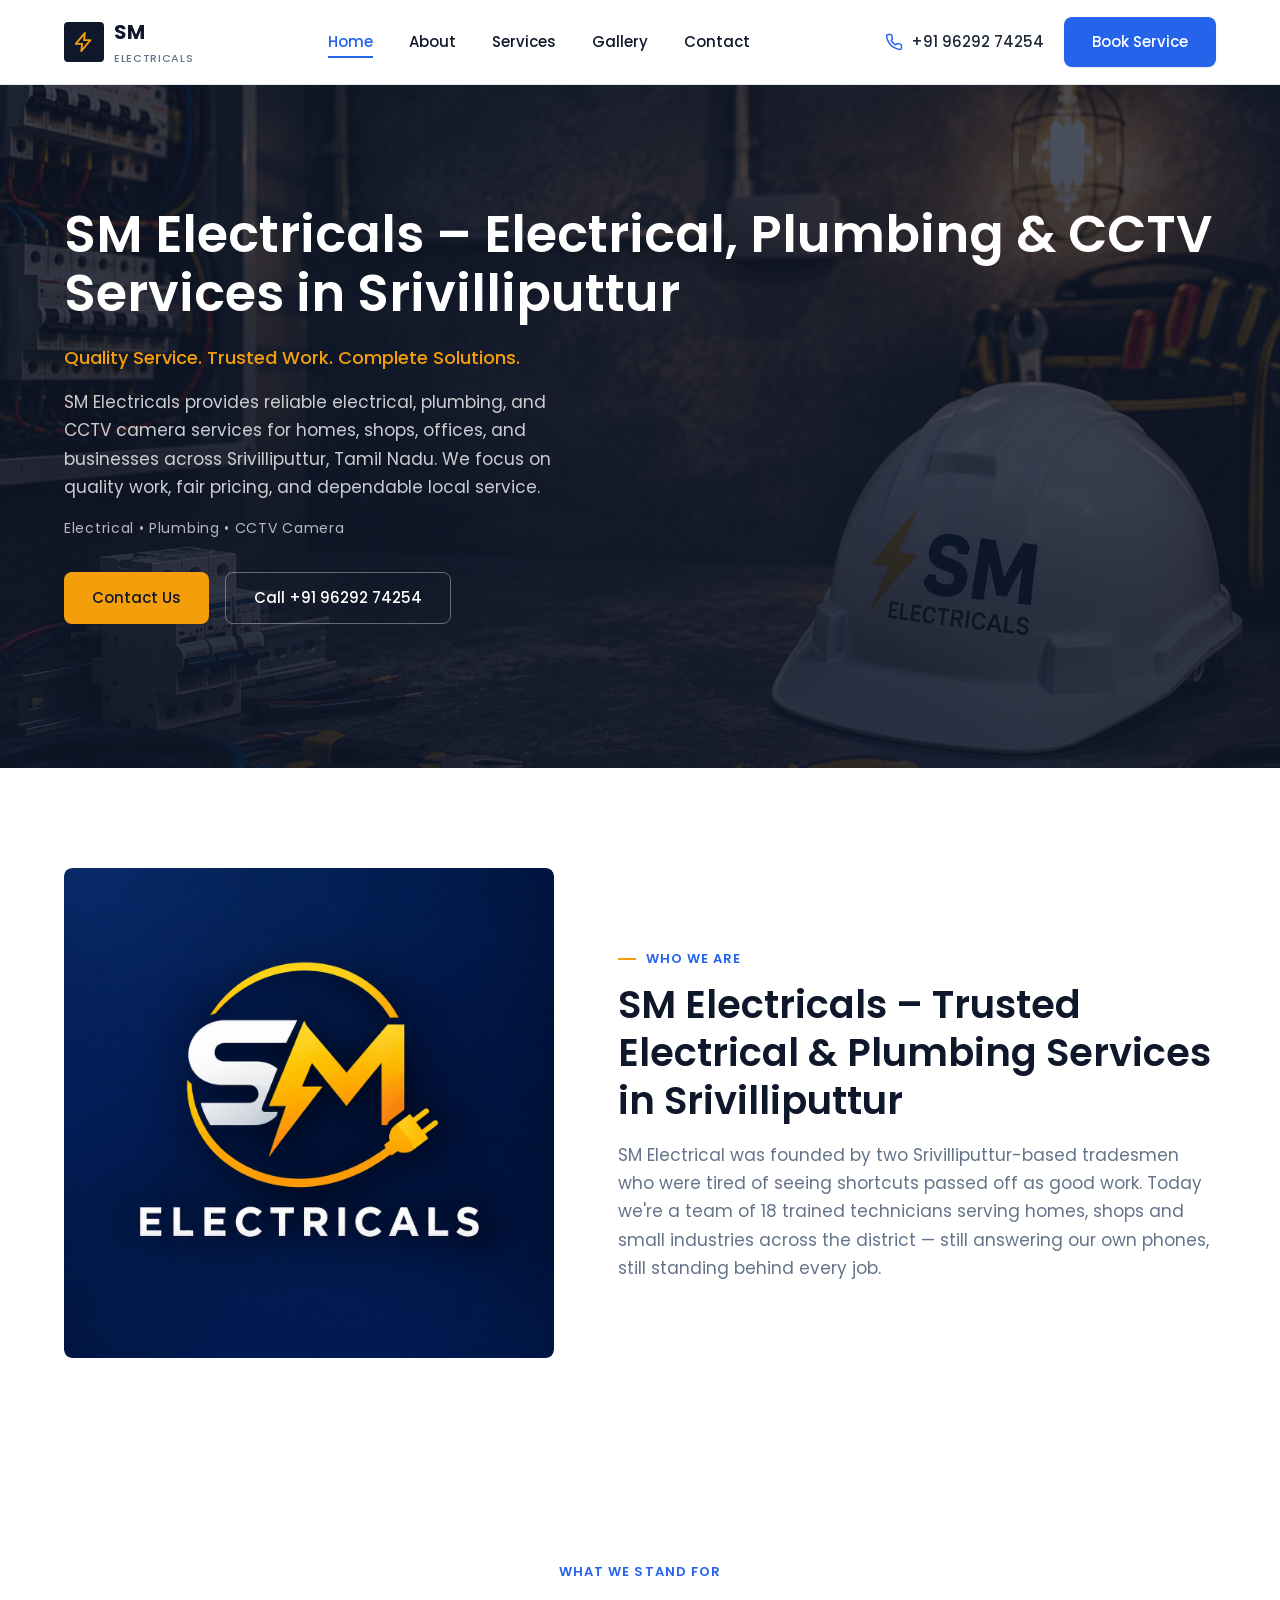
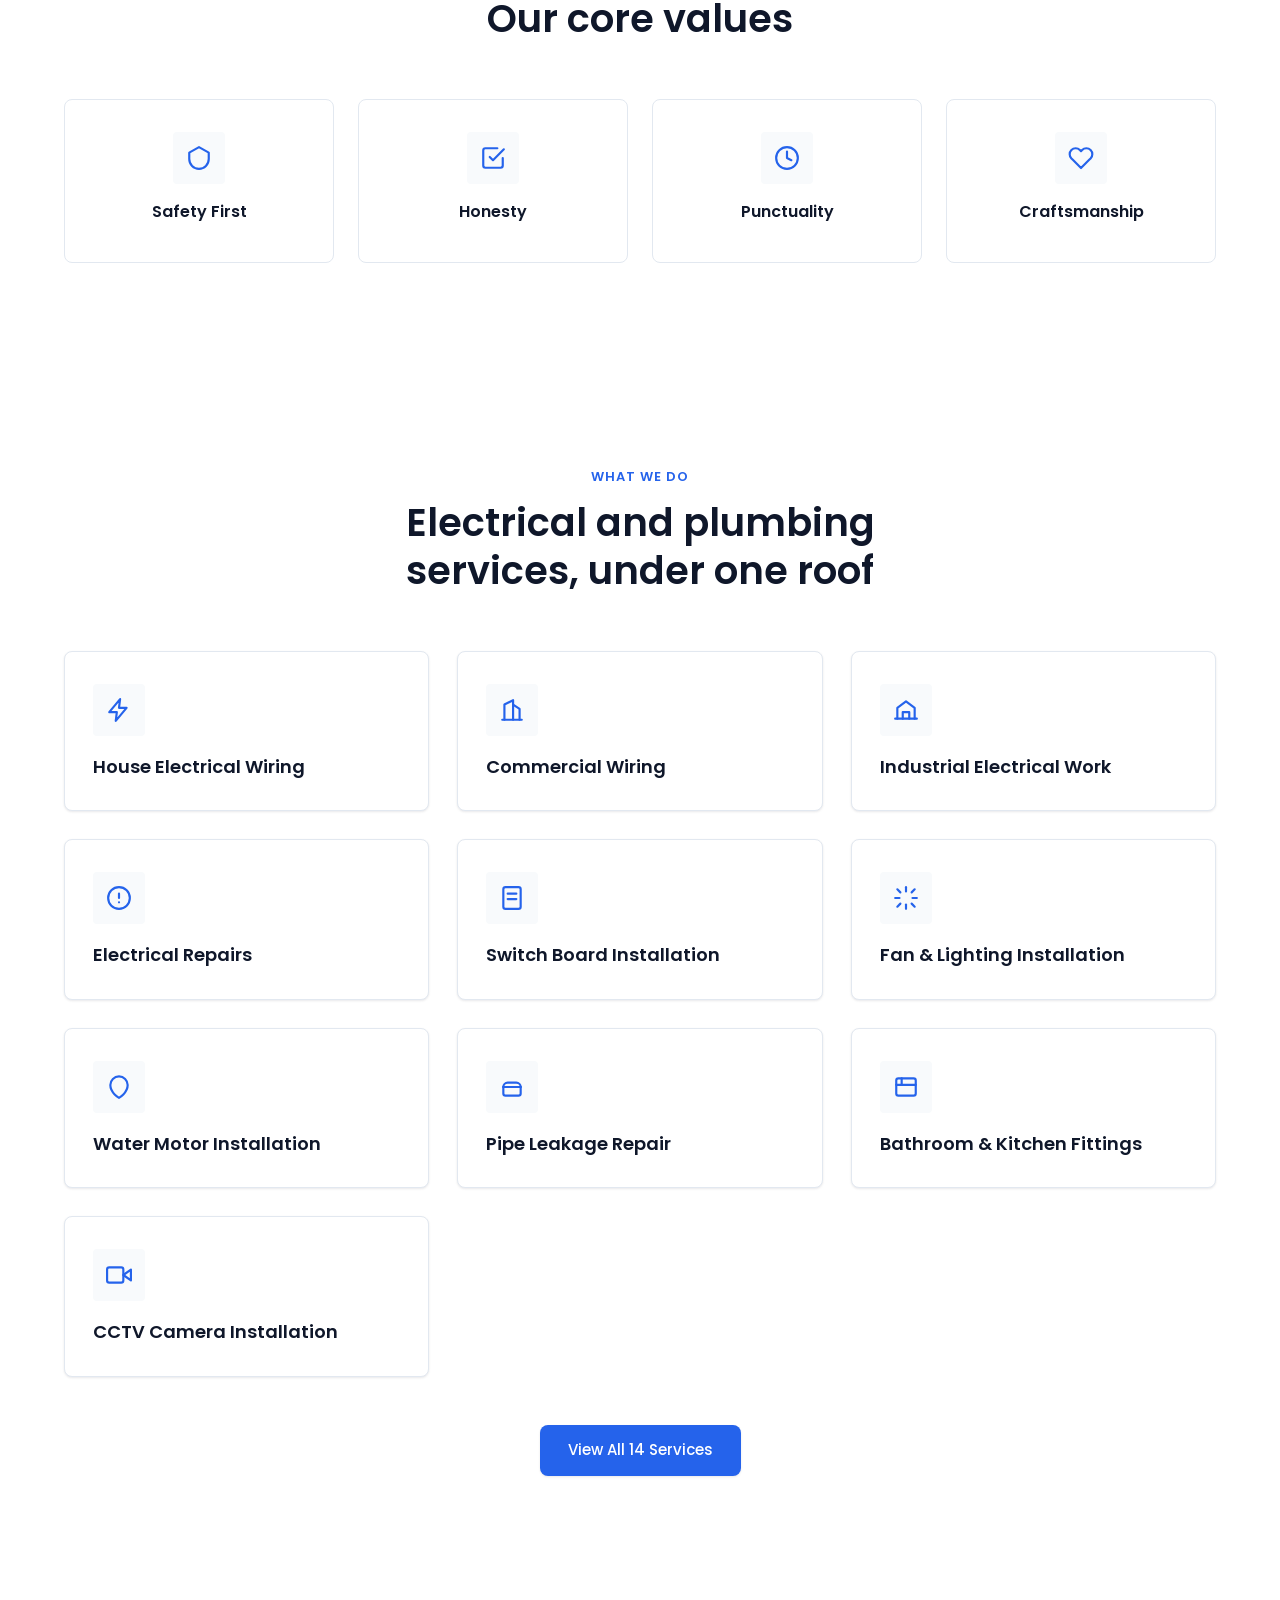
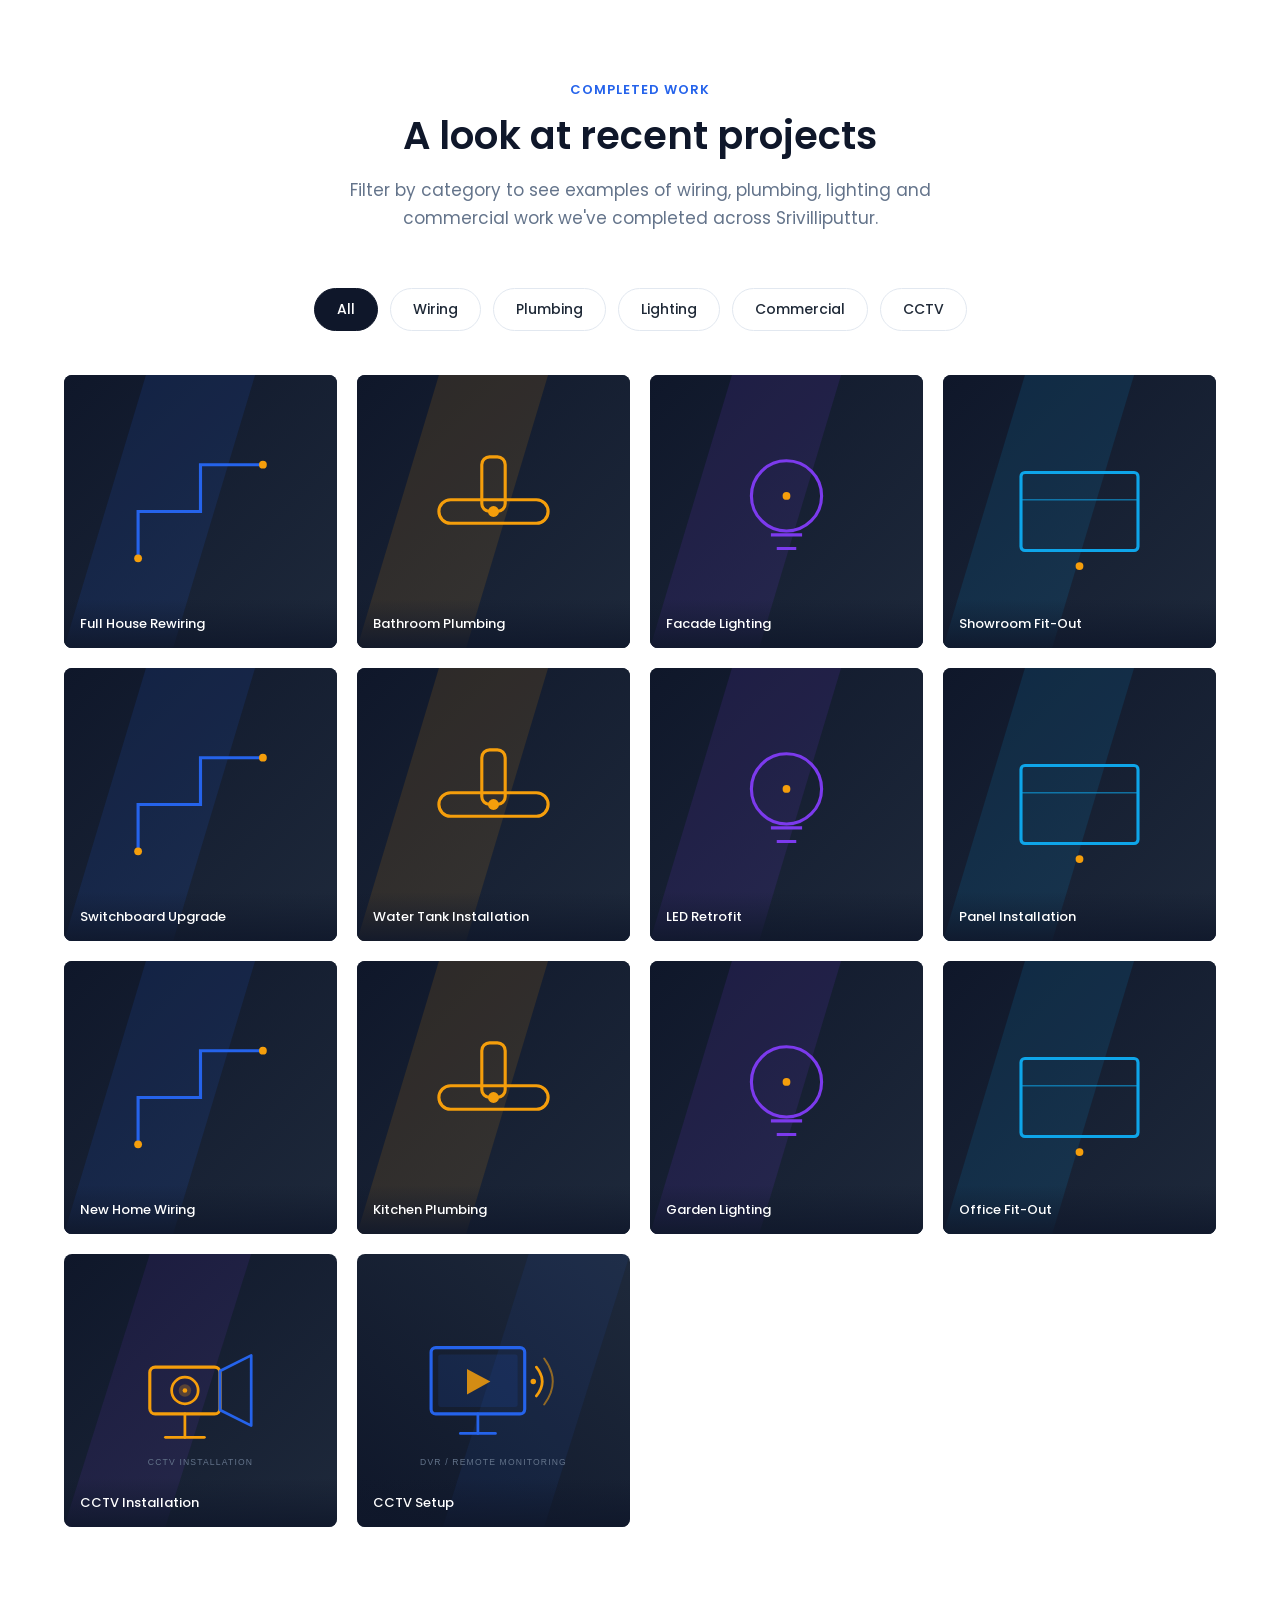
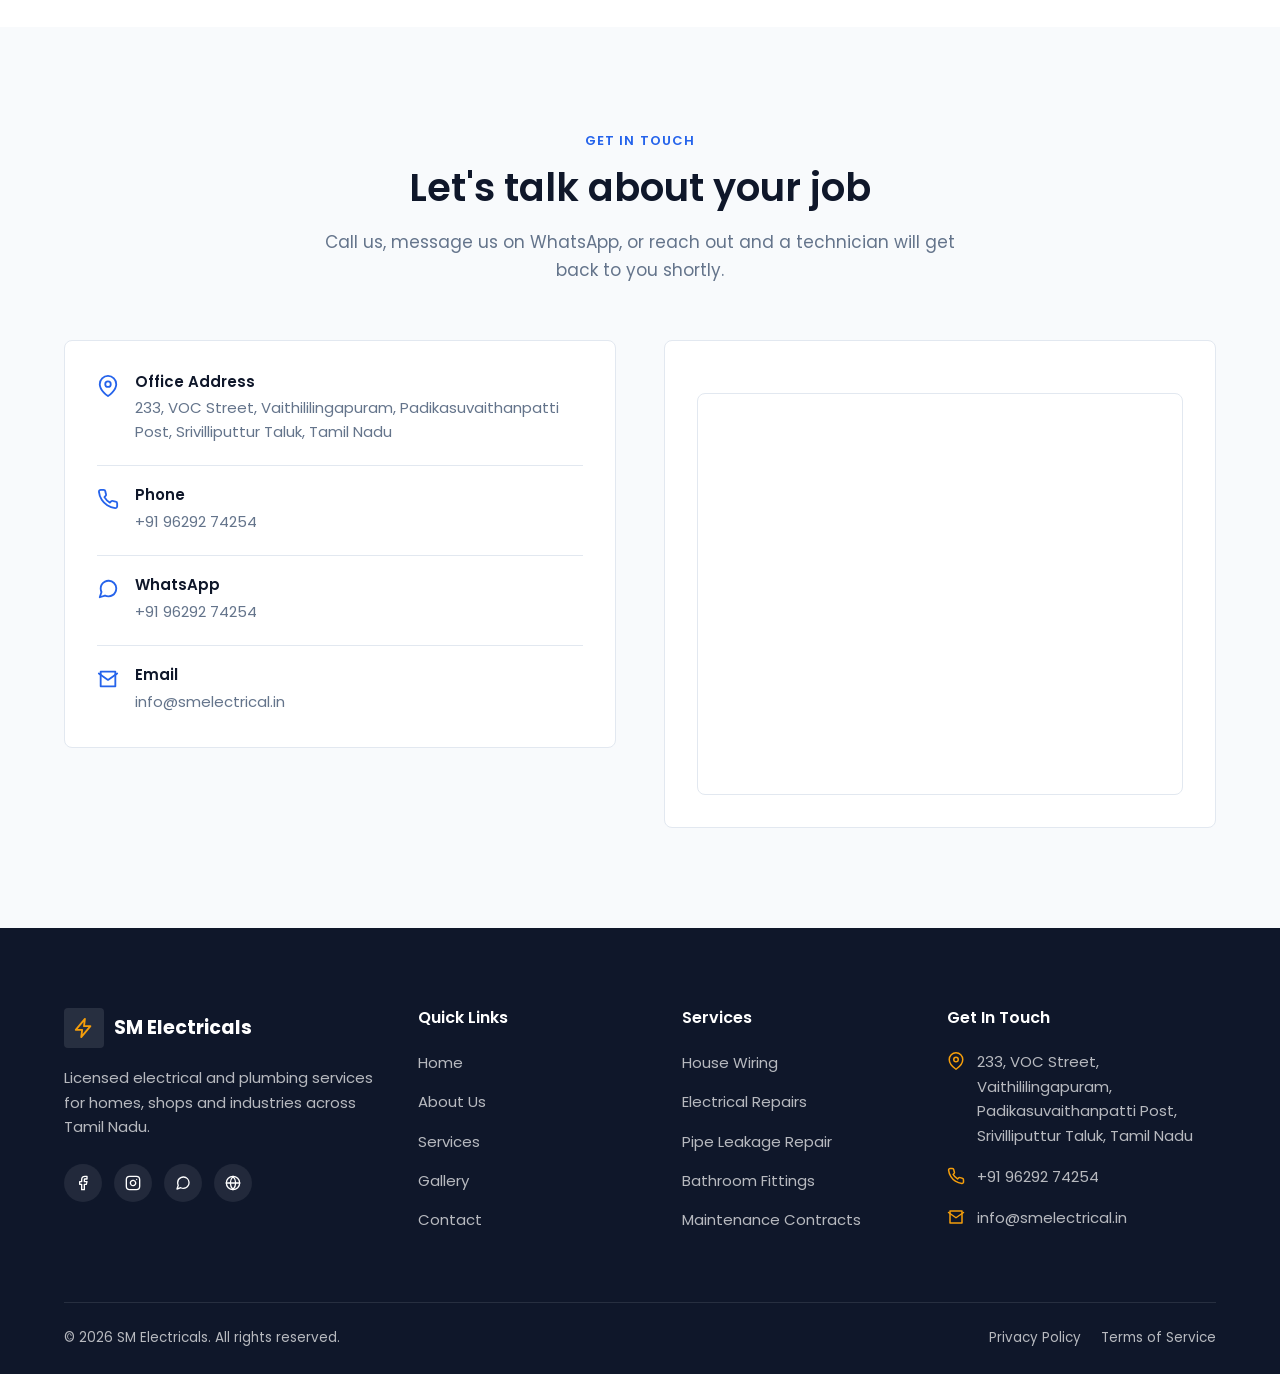
==== commit c4b26452: "electrical" ====
--- a/project/index.html
+++ b/project/index.html
@@ -3,24 +3,254 @@
 <head>
   <meta charset="UTF-8">
   <meta name="viewport" content="width=device-width, initial-scale=1.0">
-  <title>SM Electrical | Licensed Electricians &amp; Plumbers in Srivilliputtur</title>
-  <meta name="description" content="SM Electrical provides trusted house wiring, commercial electrical, plumbing installation and emergency repair services across Srivilliputtur, Tamil Nadu. Licensed technicians, 24/7 emergency support, 14+ years of experience.">
-  <meta name="keywords" content="electrician Srivilliputtur, plumber Srivilliputtur, house wiring, plumbing services, electrical repair, emergency electrician">
-  <meta name="author" content="SM Electrical">
+
+  <!-- =========================
+       PRIMARY SEO
+  ========================== -->
+
+  <title>SM Electricals | Electrician, Plumbing & CCTV Services in Srivilliputtur</title>
+
+  <meta
+    name="description"
+    content="SM Electricals provides electrical wiring, electrical repairs, plumbing, water motor installation and CCTV camera services in Srivilliputtur, Tamil Nadu. Contact SM Electricals for reliable local service."
+  >
+
+  <meta
+    name="keywords"
+    content="SM Electricals, SM Electricals Srivilliputtur, electrician Srivilliputtur, electrical services Srivilliputtur, electrical repair Srivilliputtur, house wiring Srivilliputtur, plumber Srivilliputtur, plumbing services Srivilliputtur, CCTV installation Srivilliputtur, CCTV camera services Srivilliputtur, electrical contractor Srivilliputtur"
+  >
+
+  <meta name="author" content="SM Electricals">
+  <meta name="robots" content="index, follow">
+  <meta name="language" content="English">
+
+  <!-- =========================
+       CANONICAL URL
+  ========================== -->
+
+  <link
+    rel="canonical"
+    href="https://smelectricals.vercel.app/"
+  >
+
+  <!-- =========================
+       OPEN GRAPH / FACEBOOK / WHATSAPP
+  ========================== -->
 
   <meta property="og:type" content="website">
-  <meta property="og:title" content="SM Electrical | Srivilliputtur">
-  <meta property="og:description" content="Licensed electrical and plumbing services for homes, shops and industries across Srivilliputtur. Same-day service and 24/7 emergency support.">
-  <meta property="og:image" content="images/hero-electrician.svg">
-  <meta property="og:url" content="https://www.smelectrical.in/">
-
-  <link rel="icon" href="images/favicon.svg" type="image/svg+xml">
+  <meta property="og:site_name" content="SM Electricals">
+
+  <meta
+    property="og:title"
+    content="SM Electricals | Electrical, Plumbing & CCTV Services in Srivilliputtur"
+  >
+
+  <meta
+    property="og:description"
+    content="SM Electricals provides electrical, plumbing and CCTV services for homes, shops and businesses in Srivilliputtur, Tamil Nadu."
+  >
+
+  <meta
+    property="og:url"
+    content="https://smelectricals.vercel.app/"
+  >
+
+  <meta
+    property="og:image"
+    content="https://smelectricals.vercel.app/images/hero-electrician.svg"
+  >
+
+  <meta
+    property="og:image:alt"
+    content="SM Electricals electrician providing electrical services in Srivilliputtur"
+  >
+
+  <meta property="og:image:type" content="image/svg+xml">
+  <meta property="og:image:width" content="1200">
+  <meta property="og:image:height" content="630">
+  <meta property="og:locale" content="en_IN">
+
+  <!-- =========================
+       TWITTER / X
+  ========================== -->
+
+  <meta name="twitter:card" content="summary_large_image">
+
+  <meta
+    name="twitter:title"
+    content="SM Electricals | Electrical, Plumbing & CCTV Services in Srivilliputtur"
+  >
+
+  <meta
+    name="twitter:description"
+    content="Electrical, plumbing and CCTV services by SM Electricals in Srivilliputtur, Tamil Nadu."
+  >
+
+  <meta
+    name="twitter:image"
+    content="https://smelectricals.vercel.app/images/hero-electrician.svg"
+  >
+
+  <!-- =========================
+       THEME
+  ========================== -->
+
+  <meta name="theme-color" content="#111111">
+
+  <!-- =========================
+       FAVICON
+  ========================== -->
+
+  <link
+    rel="icon"
+    href="images/favicon.svg"
+    type="image/svg+xml"
+  >
+
+  <!-- =========================
+       FONTS
+  ========================== -->
+
   <link rel="preconnect" href="https://fonts.googleapis.com">
   <link rel="preconnect" href="https://fonts.gstatic.com" crossorigin>
-  <link href="https://fonts.googleapis.com/css2?family=Poppins:wght@400;500;600;700&display=swap" rel="stylesheet">
+
+  <link
+    href="https://fonts.googleapis.com/css2?family=Poppins:wght@400;500;600;700&display=swap"
+    rel="stylesheet"
+  >
+
+  <!-- =========================
+       STYLESHEETS
+  ========================== -->
+
   <link rel="stylesheet" href="css/style.css">
   <link rel="stylesheet" href="css/responsive.css">
+
+  <!-- =========================
+       LOCAL BUSINESS STRUCTURED DATA
+  ========================== -->
+
+  <script type="application/ld+json">
+  {
+    "@context": "https://schema.org",
+    "@type": "LocalBusiness",
+    "@id": "https://smelectricals.vercel.app/#business",
+
+    "name": "SM Electricals",
+
+    "url": "https://smelectricals.vercel.app/",
+
+    "telephone": "+919629274254",
+
+    "email": "info@smelectrical.in",
+
+    "image": "https://smelectricals.vercel.app/images/hero-electrician.svg",
+
+    "logo": "https://smelectricals.vercel.app/images/favicon.svg",
+
+    "description": "SM Electricals provides electrical, plumbing and CCTV camera services in Srivilliputtur, Tamil Nadu.",
+
+    "serviceType": [
+      "Electrical Services",
+      "Electrical Wiring",
+      "Electrical Repairs",
+      "Plumbing Services",
+      "Water Motor Installation",
+      "CCTV Camera Installation"
+    ],
+
+    "address": {
+      "@type": "PostalAddress",
+      "streetAddress": "233, VOC Street, Vaithililingapuram",
+      "addressLocality": "Srivilliputtur",
+      "addressRegion": "Tamil Nadu",
+      "addressCountry": "IN"
+    },
+
+    "areaServed": {
+      "@type": "City",
+      "name": "Srivilliputtur"
+    },
+
+    "sameAs": [
+      "https://www.instagram.com/sm_electrical_1997"
+    ],
+
+    "hasOfferCatalog": {
+      "@type": "OfferCatalog",
+      "name": "SM Electricals Services",
+
+      "itemListElement": [
+        {
+          "@type": "Offer",
+          "itemOffered": {
+            "@type": "Service",
+            "name": "House Electrical Wiring"
+          }
+        },
+        {
+          "@type": "Offer",
+          "itemOffered": {
+            "@type": "Service",
+            "name": "Commercial Electrical Wiring"
+          }
+        },
+        {
+          "@type": "Offer",
+          "itemOffered": {
+            "@type": "Service",
+            "name": "Industrial Electrical Work"
+          }
+        },
+        {
+          "@type": "Offer",
+          "itemOffered": {
+            "@type": "Service",
+            "name": "Electrical Repairs"
+          }
+        },
+        {
+          "@type": "Offer",
+          "itemOffered": {
+            "@type": "Service",
+            "name": "Fan and Lighting Installation"
+          }
+        },
+        {
+          "@type": "Offer",
+          "itemOffered": {
+            "@type": "Service",
+            "name": "Water Motor Installation"
+          }
+        },
+        {
+          "@type": "Offer",
+          "itemOffered": {
+            "@type": "Service",
+            "name": "Pipe Leakage Repair"
+          }
+        },
+        {
+          "@type": "Offer",
+          "itemOffered": {
+            "@type": "Service",
+            "name": "Bathroom and Kitchen Fittings"
+          }
+        },
+        {
+          "@type": "Offer",
+          "itemOffered": {
+            "@type": "Service",
+            "name": "CCTV Camera Installation"
+          }
+        }
+      ]
+    }
+  }
+  </script>
+
 </head>
+
 <body>
 
   <a href="#main-content" class="skip-link">Skip to main content</a>
@@ -32,7 +262,7 @@
         <span class="logo-mark">
           <svg viewBox="0 0 24 24" fill="none" stroke="#F59E0B" stroke-width="2" stroke-linecap="round" stroke-linejoin="round" aria-hidden="true"><path d="M13 2 3 14h7l-1 8 10-12h-7l1-8z"/></svg>
         </span>
-        <span class="logo-text">SM<span class="logo-sub">Electrical</span></span>
+        <span class="logo-text">SM<span class="logo-sub">Electricals</span></span>
       </a>
 
       <nav class="main-nav" aria-label="Primary navigation">
@@ -67,9 +297,16 @@
     <section class="hero" id="home">
       <div class="container hero-inner">
         <div class="hero-content">
-          <h1 class="hero-title">Reliable Electrical, Plumbing &amp; CCTV Services</h1>
+          <h1 class="hero-title">
+  SM Electricals – Electrical, Plumbing &amp; CCTV Services in Srivilliputtur
+</h1>
           <p class="hero-subtitle">Quality Service. Trusted Work. Complete Solutions.</p>
-          <p class="hero-desc">SM Electrical provides reliable Electrical, Plumbing, and CCTV Camera services for homes and businesses across Srivilliputtur. We focus on quality work, fair pricing, and dependable service — helping you get the job done right.</p>
+          <p class="hero-desc">
+  SM Electricals provides reliable electrical, plumbing, and CCTV camera
+  services for homes, shops, offices, and businesses across Srivilliputtur,
+  Tamil Nadu. We focus on quality work, fair pricing, and dependable local
+  service.
+</p>
           <p class="hero-tags">Electrical • Plumbing • CCTV Camera</p>
           <div class="hero-actions">
             <a href="#contact" class="btn btn-accent">Contact Us</a>
@@ -90,7 +327,7 @@
           </div>
           <div class="intro-content">
             <span class="eyebrow">Who we are</span>
-            <h2 class="section-title">A local team that treats your home like it's our own</h2>
+            <h2 class="section-title">SM Electricals – Trusted Electrical & Plumbing Services in Srivilliputtur</h2>
             <p class="section-subtitle">SM Electrical was founded by two Srivilliputtur-based tradesmen who were tired of seeing shortcuts passed off as good work. Today we're a team of 18 trained technicians serving homes, shops and small industries across the district — still answering our own phones, still standing behind every job.</p>
           </div>
         </div>
@@ -391,7 +628,7 @@
             <span class="logo-mark">
               <svg viewBox="0 0 24 24" fill="none" stroke="#F59E0B" stroke-width="2" stroke-linecap="round" stroke-linejoin="round" aria-hidden="true"><path d="M13 2 3 14h7l-1 8 10-12h-7l1-8z"/></svg>
             </span>
-            SM Electrical
+            SM Electricals
           </a>
           <p>Licensed electrical and plumbing services for homes, shops and industries across Tamil Nadu.</p>
           <div class="footer-social">
@@ -442,7 +679,7 @@
       </div>
 
       <div class="footer-bottom">
-        <p>&copy; <span id="current-year">2026</span> SM Electrical. All rights reserved.</p>
+        <p>&copy; <span id="current-year">2026</span> SM Electricals. All rights reserved.</p>
         <div class="footer-bottom-links">
           <a href="#">Privacy Policy</a>
           <a href="#">Terms of Service</a>
